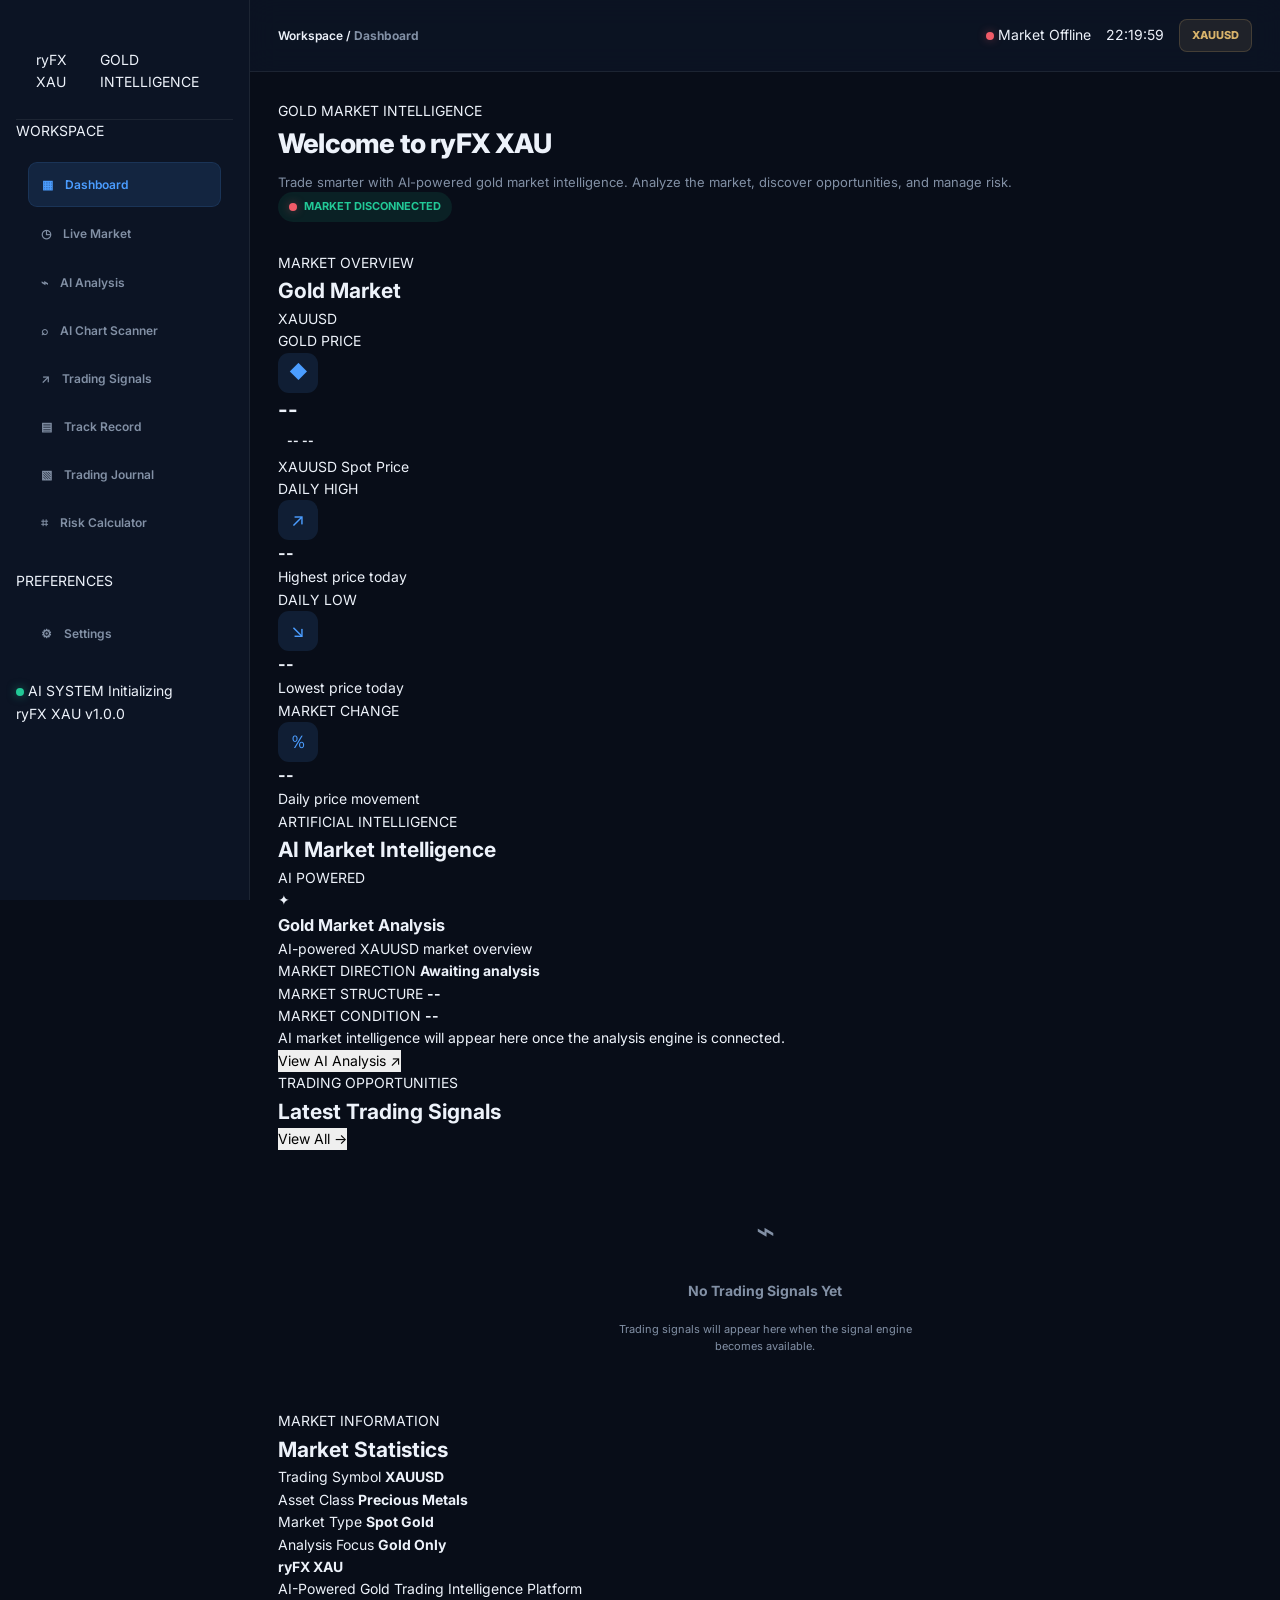
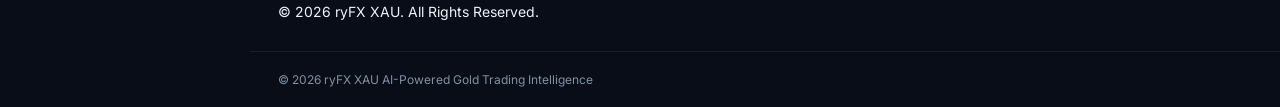
==== frontend/index.html @ 1ff8c4d1 "Include config.js in HTML script imports Added config.js to the JavaScript imports in index.html." ====
<!DOCTYPE html>
<html lang="en">

<head>
    <meta charset="UTF-8">
    <meta name="viewport" content="width=device-width, initial-scale=1.0">

    <meta name="description" content="ryFX XAU - AI Powered Gold Trading Intelligence Platform">
    <meta name="theme-color" content="#080D18">

    <title>ryFX XAU | Gold Market Intelligence</title>

    <!-- FAVICON -->
    <link rel="icon" href="assets/images/favicon.png">

    <!-- GOOGLE FONTS -->
    <link rel="preconnect" href="https://fonts.googleapis.com">
    <link rel="preconnect" href="https://fonts.gstatic.com" crossorigin>

    <link href="https://fonts.googleapis.com/css2?family=Inter:wght@400;500;600;700;800&display=swap" rel="stylesheet">

    <!-- CSS -->
    <link rel="stylesheet" href="css/style.css">
    <link rel="stylesheet" href="css/dashboard.css">
    <link rel="stylesheet" href="css/components.css">
    <link rel="stylesheet" href="css/chart.css">
    <link rel="stylesheet" href="css/responsive.css">

</head>

<body>

    <!-- WEBSITE APPLICATION -->
    <div id="app">

        <!-- WEBSITE CONTENT WILL BE RENDERED HERE -->

    </div>

<!-- JAVASCRIPT -->
<script src="js/config.js"></script>
<script src="js/app.js"></script>
<script src="js/navigation.js"></script>
<script src="js/market.js"></script>
<script src="js/chart.js"></script>
<script src="js/analysis.js"></script>
<script src="js/signals.js"></script>
<script src="js/notifications.js"></script>
    
</body>
</html>
---- frontend/css/style.css ----
/* =========================================
   ryFX XAU — MAIN STYLE
   AI POWERED GOLD TRADING INTELLIGENCE
========================================= */

/* RESET */

* {
    margin: 0;
    padding: 0;
    box-sizing: border-box;
}

html {
    scroll-behavior: smooth;
}

body {
    font-family: 'Inter', sans-serif;
    background: #080D18;
    color: #EDF2FA;
    font-size: 14px;
    line-height: 1.6;
    overflow-x: hidden;
}


/* COLOR SYSTEM */

:root {
    --bg: #080D18;
    --sidebar: #0C1424;
    --card: #111D30;
    --card-hover: #16243A;

    --blue: #4B9DFF;
    --gold: #D8B36B;

    --text: #EDF2FA;
    --muted: #8290A5;

    --green: #22C997;
    --red: #F05B68;

    --border: rgba(255, 255, 255, 0.07);
    --radius: 14px;

    --sidebar-width: 250px;
    --topbar-height: 72px;
}


/* GENERAL */

a {
    color: inherit;
    text-decoration: none;
}

button,
input,
select,
textarea {
    font: inherit;
}

button {
    cursor: pointer;
    border: none;
    outline: none;
}

img {
    max-width: 100%;
    display: block;
}


/* APPLICATION */

#app {
    min-height: 100vh;
    width: 100%;
}


/* APPLICATION SHELL */

.app-layout {
    display: flex;
    min-height: 100vh;
    width: 100%;
    background: var(--bg);
}

.main-layout {
    flex: 1;
    min-width: 0;
    min-height: 100vh;
    margin-left: var(--sidebar-width);
    display: flex;
    flex-direction: column;
}

.page-content {
    flex: 1;
    width: 100%;
    max-width: 100%;
    padding: 28px;
    min-width: 0;
}


/* SIDEBAR */

.sidebar {
    position: fixed;
    top: 0;
    left: 0;
    bottom: 0;
    width: var(--sidebar-width);
    height: 100vh;
    z-index: 1000;
    overflow-y: auto;
    overflow-x: hidden;
    background: var(--sidebar);
    border-right: 1px solid var(--border);
    display: flex;
    flex-direction: column;
    transition: transform 0.3s ease;
}


/* TOPBAR */

.topbar {
    position: sticky;
    top: 0;
    z-index: 900;
    min-height: var(--topbar-height);
    width: 100%;
    padding: 0 28px;
    display: flex;
    align-items: center;
    justify-content: space-between;
    gap: 18px;
    background: rgba(12, 20, 36, 0.92);
    border-bottom: 1px solid var(--border);
    backdrop-filter: blur(14px);
    -webkit-backdrop-filter: blur(14px);
}


/* MOBILE MENU BUTTON */

.mobile-menu-btn {
    display: none;
    align-items: center;
    justify-content: center;
    width: 40px;
    height: 40px;
    border-radius: 9px;
    background: var(--card);
    color: var(--text);
    border: 1px solid var(--border);
    font-size: 20px;
}


/* SIDEBAR OVERLAY */

.sidebar-overlay {
    display: none;
}


/* APPLICATION FOOTER */

.app-footer {
    padding: 18px 28px;
    border-top: 1px solid var(--border);
    color: var(--muted);
    font-size: 12px;
}


/* SCROLLBAR */

::-webkit-scrollbar {
    width: 6px;
    height: 6px;
}

::-webkit-scrollbar-track {
    background: var(--bg);
}

::-webkit-scrollbar-thumb {
    background: #263650;
    border-radius: 10px;
}

::-webkit-scrollbar-thumb:hover {
    background: var(--blue);
}


/* TEXT */

.text-gold {
    color: var(--gold);
}

.text-blue {
    color: var(--blue);
}

.text-green {
    color: var(--green);
}

.text-red {
    color: var(--red);
}

.text-muted {
    color: var(--muted);
}


/* PANELS */

.panel {
    background: var(--card);
    border: 1px solid var(--border);
    border-radius: var(--radius);
    padding: 20px;
}


/* BUTTONS */

.btn {
    display: inline-flex;
    align-items: center;
    justify-content: center;
    gap: 8px;
    padding: 10px 18px;
    border-radius: 9px;
    font-weight: 600;
    transition: 0.25s ease;
}

.btn-primary {
    background: var(--blue);
    color: #08111F;
}

.btn-primary:hover {
    filter: brightness(1.12);
    transform: translateY(-2px);
}

.btn-gold {
    background: var(--gold);
    color: #111827;
}

.btn-outline {
    background: transparent;
    border: 1px solid var(--border);
    color: var(--text);
}

.btn-outline:hover {
    border-color: var(--blue);
    color: var(--blue);
}


/* INPUTS */

input,
select,
textarea {
    width: 100%;
    background: #0C1729;
    color: var(--text);
    border: 1px solid var(--border);
    border-radius: 9px;
    padding: 11px 13px;
    outline: none;
    transition: 0.2s ease;
}

input:focus,
select:focus,
textarea:focus {
    border-color: var(--blue);
}


/* STATUS BADGES */

.badge {
    display: inline-flex;
    align-items: center;
    gap: 6px;
    padding: 5px 10px;
    border-radius: 20px;
    font-size: 11px;
    font-weight: 700;
}

.badge-success {
    background: rgba(34, 201, 151, 0.12);
    color: var(--green);
}

.badge-danger {
    background: rgba(240, 91, 104, 0.12);
    color: var(--red);
}

.badge-warning {
    background: rgba(216, 179, 107, 0.12);
    color: var(--gold);
}


/* SECTION TITLE */

.section-title {
    font-size: 18px;
    font-weight: 700;
    color: var(--text);
    margin-bottom: 16px;
}


/* UTILITIES */

.flex {
    display: flex;
}

.align-center {
    align-items: center;
}

.justify-between {
    justify-content: space-between;
}

.gap-10 {
    gap: 10px;
}

.gap-15 {
    gap: 15px;
}

.mt-10 {
    margin-top: 10px;
}

.mt-20 {
    margin-top: 20px;
}

.mb-20 {
    margin-bottom: 20px;
}


/* LOADING STATE */

.app-loading {
    min-height: 300px;
    display: flex;
    flex-direction: column;
    align-items: center;
    justify-content: center;
    gap: 14px;
    color: var(--muted);
}

.loading-spinner {
    width: 34px;
    height: 34px;
    border: 3px solid var(--border);
    border-top-color: var(--blue);
    border-radius: 50%;
    animation: ryfxSpin 0.8s linear infinite;
}

@keyframes ryfxSpin {
    to {
        transform: rotate(360deg);
    }
}


/* EMPTY STATE */

.empty-state {
    min-height: 260px;
    display: flex;
    flex-direction: column;
    align-items: center;
    justify-content: center;
    text-align: center;
    gap: 12px;
    padding: 30px;
    color: var(--muted);
}

.empty-state-icon {
    font-size: 34px;
    color: var(--blue);
}


/* RESPONSIVE APPLICATION SHELL */

@media (max-width: 900px) {

    .main-layout {
        margin-left: 0;
    }

    .sidebar {
        transform: translateX(-100%);
    }

    .sidebar.open {
        transform: translateX(0);
    }

    .sidebar-overlay {
        position: fixed;
        inset: 0;
        z-index: 950;
        background: rgba(0, 0, 0, 0.6);
        opacity: 0;
        visibility: hidden;
        display: block;
        transition: 0.3s ease;
    }

    .sidebar-overlay.active {
        opacity: 1;
        visibility: visible;
    }

    .mobile-menu-btn {
        display: inline-flex;
    }

    .topbar {
        padding: 0 18px;
    }

    .page-content {
        padding: 22px 18px;
    }

    .app-footer {
        padding: 16px 18px;
    }

}


@media (max-width: 480px) {

    .topbar {
        min-height: 62px;
        gap: 10px;
    }

    .page-content {
        padding: 18px 13px;
    }

}
---- frontend/css/dashboard.css ----
/* =========================================
   ryFX XAU — DASHBOARD LAYOUT
========================================= */

/* MAIN LAYOUT */

.dashboard-layout {
    display: flex;
    min-height: 100vh;
    width: 100%;
    background: var(--bg);
}

/* SIDEBAR */

.sidebar {
    width: 250px;
    min-width: 250px;
    height: 100vh;
    position: fixed;
    top: 0;
    left: 0;
    display: flex;
    flex-direction: column;
    background: var(--sidebar);
    border-right: 1px solid var(--border);
    padding: 24px 16px;
    z-index: 100;
    overflow-y: auto;
}

.sidebar-brand {
    display: flex;
    align-items: center;
    gap: 11px;
    padding: 0 10px 28px;
    border-bottom: 1px solid var(--border);
}

.brand-icon {
    width: 39px;
    height: 39px;
    display: flex;
    align-items: center;
    justify-content: center;
    background: linear-gradient(135deg, #D8B36B, #96713A);
    color: #101827;
    font-size: 18px;
    font-weight: 800;
    border-radius: 11px;
}

.brand-name {
    font-size: 17px;
    font-weight: 800;
    letter-spacing: -0.5px;
}

.brand-name span {
    color: var(--gold);
}

.brand-caption {
    color: var(--muted);
    font-size: 9px;
    letter-spacing: 1.3px;
    margin-top: 2px;
}

/* SIDEBAR MENU */

.sidebar-menu {
    margin-top: 28px;
}

.menu-label {
    color: #58677D;
    font-size: 10px;
    font-weight: 700;
    letter-spacing: 1.4px;
    padding: 0 12px;
    margin: 24px 0 10px;
}

.menu-item {
    display: flex;
    align-items: center;
    gap: 13px;
    padding: 11px 13px;
    margin-bottom: 5px;
    border-radius: 9px;
    color: var(--muted);
    font-size: 13px;
    font-weight: 500;
    transition: 0.25s ease;
}

.menu-item:hover {
    background: rgba(75, 157, 255, 0.08);
    color: var(--text);
}

.menu-item.active {
    background: rgba(75, 157, 255, 0.13);
    color: var(--blue);
    border: 1px solid rgba(75, 157, 255, 0.12);
}

.menu-icon {
    width: 19px;
    text-align: center;
    font-size: 16px;
}

/* SIDEBAR FOOTER */

.sidebar-footer {
    margin-top: auto;
    padding: 18px 10px 0;
    border-top: 1px solid var(--border);
}

.sidebar-footer p {
    color: var(--muted);
    font-size: 10px;
    line-height: 1.7;
}

/* MAIN CONTENT */

.main-content {
    width: calc(100% - 250px);
    min-height: 100vh;
    margin-left: 250px;
    padding: 25px 30px;
}

/* TOP HEADER */

.top-header {
    display: flex;
    align-items: center;
    justify-content: space-between;
    gap: 15px;
    margin-bottom: 30px;
}

.breadcrumb {
    color: var(--muted);
    font-size: 12px;
}

.breadcrumb span {
    color: var(--text);
    font-weight: 600;
}

.header-actions {
    display: flex;
    align-items: center;
    gap: 15px;
}

.header-status {
    display: flex;
    align-items: center;
    gap: 7px;
    color: var(--green);
    font-size: 11px;
    font-weight: 600;
}

.status-dot {
    width: 7px;
    height: 7px;
    background: var(--green);
    border-radius: 50%;
    box-shadow: 0 0 10px rgba(34, 201, 151, 0.6);
}

/* WELCOME SECTION */

.welcome-section {
    margin-bottom: 30px;
}

.welcome-section h1 {
    font-size: 27px;
    font-weight: 800;
    letter-spacing: -0.8px;
}

.welcome-section p {
    color: var(--muted);
    font-size: 13px;
    margin-top: 6px;
}

/* STATISTICS GRID */

.stats-grid {
    display: grid;
    grid-template-columns: repeat(4, minmax(0, 1fr));
    gap: 16px;
    margin-bottom: 22px;
}

.stat-card {
    background: var(--card);
    border: 1px solid var(--border);
    border-radius: var(--radius);
    padding: 19px;
    min-width: 0;
    transition: 0.25s ease;
}

.stat-card:hover {
    background: var(--card-hover);
    transform: translateY(-3px);
}

.stat-label {
    color: var(--muted);
    font-size: 11px;
    font-weight: 600;
}

.stat-value {
    font-size: 23px;
    font-weight: 800;
    margin-top: 10px;
    letter-spacing: -0.5px;
}

.stat-change {
    font-size: 11px;
    margin-top: 8px;
}

/* DASHBOARD GRID */

.dashboard-grid {
    display: grid;
    grid-template-columns: minmax(0, 1.7fr) minmax(260px, 1fr);
    gap: 18px;
    margin-bottom: 20px;
}

.dashboard-column {
    display: flex;
    flex-direction: column;
    gap: 18px;
}

/* PANEL HEADER */

.panel-header {
    display: flex;
    align-items: center;
    justify-content: space-between;
    gap: 12px;
    margin-bottom: 18px;
}

.panel-header h2 {
    font-size: 14px;
    font-weight: 700;
}

.panel-subtitle {
    color: var(--muted);
    font-size: 11px;
    margin-top: 3px;
}

/* MOBILE MENU BUTTON */

.mobile-menu-btn {
    display: none;
    width: 38px;
    height: 38px;
    align-items: center;
    justify-content: center;
    background: var(--card);
    border: 1px solid var(--border);
    color: var(--text);
    border-radius: 9px;
    font-size: 18px;
}

/* OVERLAY */

.sidebar-overlay {
    display: none;
}

/* RESPONSIVE */

@media (max-width: 1200px) {
    .stats-grid {
        grid-template-columns: repeat(2, minmax(0, 1fr));
    }
}

@media (max-width: 900px) {
    .sidebar {
        transform: translateX(-100%);
        transition: transform 0.3s ease;
    }

    .sidebar.open {
        transform: translateX(0);
    }

    .main-content {
        width: 100%;
        margin-left: 0;
        padding: 22px;
    }

    .mobile-menu-btn {
        display: flex;
    }

    .sidebar-overlay.active {
        display: block;
        position: fixed;
        inset: 0;
        background: rgba(0, 0, 0, 0.6);
        z-index: 90;
    }

    .dashboard-grid {
        grid-template-columns: 1fr;
    }
}

@media (max-width: 600px) {
    .main-content {
        padding: 17px 14px;
    }

    .stats-grid {
        grid-template-columns: repeat(2, minmax(0, 1fr));
        gap: 10px;
    }

    .stat-card {
        padding: 14px;
    }

    .stat-value {
        font-size: 19px;
    }

    .welcome-section h1 {
        font-size: 22px;
    }

    .top-header {
        margin-bottom: 23px;
    }

    .header-status {
        font-size: 10px;
    }
}
---- frontend/css/components.css ----
/* =========================================
   ryFX XAU — PREMIUM UI COMPONENTS
========================================= */


/* CARDS */

.card {
    background: var(--card);
    border: 1px solid var(--border);
    border-radius: var(--radius);
    padding: 20px;
    transition: 0.25s ease;
}

.card:hover {
    border-color: rgba(75, 157, 255, 0.2);
    transform: translateY(-2px);
}

.card-icon {
    width: 40px;
    height: 40px;
    display: flex;
    align-items: center;
    justify-content: center;
    border-radius: 11px;
    background: rgba(75, 157, 255, 0.12);
    color: var(--blue);
    font-size: 18px;
}


/* SIDEBAR BRAND */

.sidebar-brand {
    display: flex;
    align-items: center;
    gap: 12px;
    padding: 25px 20px;
    border-bottom: 1px solid var(--border);
}

.sidebar-brand h2 {
    font-size: 19px;
    font-weight: 800;
    letter-spacing: 0.5px;
    color: var(--text);
}

.sidebar-brand h2 span {
    color: var(--gold);
}

.sidebar-brand p {
    color: var(--muted);
    font-size: 10px;
    letter-spacing: 1.2px;
}


/* SIDEBAR NAVIGATION */

.sidebar-nav {
    flex: 1;
    padding: 20px 12px;
}

.nav-section {
    margin: 20px 10px 9px;
    color: var(--muted);
    font-size: 9px;
    font-weight: 800;
    letter-spacing: 1.5px;
    text-transform: uppercase;
}

.nav-item,
.menu-item {
    width: 100%;
    display: flex;
    align-items: center;
    gap: 12px;
    padding: 12px 13px;
    margin-bottom: 5px;
    border-radius: 9px;
    background: transparent;
    color: var(--muted);
    font-size: 12px;
    font-weight: 600;
    text-align: left;
    transition: 0.25s ease;
}

.nav-item:hover,
.menu-item:hover {
    background: rgba(75, 157, 255, 0.08);
    color: var(--text);
}

.nav-item.active,
.menu-item.active {
    background: rgba(75, 157, 255, 0.13);
    color: var(--blue);
    border: 1px solid rgba(75, 157, 255, 0.12);
}

.nav-item i,
.menu-item i {
    width: 19px;
    text-align: center;
    font-size: 15px;
}


/* SIDEBAR FOOTER */

.sidebar-footer {
    padding: 16px;
    border-top: 1px solid var(--border);
    color: var(--muted);
    font-size: 10px;
}


/* TOPBAR COMPONENTS */

.topbar-left,
.topbar-right {
    display: flex;
    align-items: center;
    gap: 15px;
}

.topbar-title {
    font-size: 14px;
    font-weight: 700;
    color: var(--text);
}

.topbar-breadcrumb {
    color: var(--muted);
    font-size: 11px;
}

.topbar-symbol {
    padding: 7px 12px;
    background: rgba(216, 179, 107, 0.1);
    border: 1px solid rgba(216, 179, 107, 0.2);
    border-radius: 8px;
    color: var(--gold);
    font-size: 11px;
    font-weight: 800;
}


/* MARKET STATUS */

.market-status {
    display: inline-flex;
    align-items: center;
    gap: 7px;
    padding: 6px 11px;
    border-radius: 20px;
    background: rgba(34, 201, 151, 0.1);
    color: var(--green);
    font-size: 11px;
    font-weight: 700;
}

.market-status.closed {
    background: rgba(240, 91, 104, 0.1);
    color: var(--red);
}

.status-indicator {
    width: 8px;
    height: 8px;
    display: inline-block;
    border-radius: 50%;
    background: var(--green);
    box-shadow: 0 0 10px rgba(34, 201, 151, 0.5);
}

.status-indicator.offline {
    background: var(--red);
    box-shadow: 0 0 10px rgba(240, 91, 104, 0.4);
}


/* TRADING SIGNAL */

.signal-card {
    background: var(--card);
    border: 1px solid var(--border);
    border-radius: var(--radius);
    padding: 20px;
    transition: 0.25s ease;
}

.signal-card:hover {
    border-color: rgba(75, 157, 255, 0.2);
}

.signal-direction {
    display: inline-flex;
    align-items: center;
    justify-content: center;
    min-width: 85px;
    padding: 8px 14px;
    border-radius: 8px;
    font-size: 12px;
    font-weight: 800;
    letter-spacing: 0.5px;
}

.signal-buy {
    background: rgba(34, 201, 151, 0.13);
    color: var(--green);
    border: 1px solid rgba(34, 201, 151, 0.2);
}

.signal-sell {
    background: rgba(240, 91, 104, 0.13);
    color: var(--red);
    border: 1px solid rgba(240, 91, 104, 0.2);
}

.signal-wait {
    background: rgba(216, 179, 107, 0.13);
    color: var(--gold);
    border: 1px solid rgba(216, 179, 107, 0.2);
}


/* SIGNAL DETAILS */

.signal-details {
    display: grid;
    grid-template-columns: repeat(2, minmax(0, 1fr));
    gap: 12px;
    margin-top: 18px;
}

.signal-detail {
    background: rgba(255, 255, 255, 0.025);
    border: 1px solid var(--border);
    border-radius: 9px;
    padding: 12px;
    min-width: 0;
}

.signal-detail span {
    display: block;
    color: var(--muted);
    font-size: 10px;
    margin-bottom: 5px;
}

.signal-detail strong {
    font-size: 13px;
    font-weight: 700;
    overflow-wrap: anywhere;
}


/* TABLE */

.table-wrapper {
    width: 100%;
    overflow-x: auto;
    border-radius: 10px;
}

.data-table {
    width: 100%;
    border-collapse: collapse;
    white-space: nowrap;
}

.data-table th {
    color: var(--muted);
    font-size: 10px;
    font-weight: 700;
    text-align: left;
    padding: 13px 12px;
    border-bottom: 1px solid var(--border);
}

.data-table td {
    color: var(--text);
    font-size: 12px;
    padding: 14px 12px;
    border-bottom: 1px solid var(--border);
}

.data-table tbody tr {
    transition: background 0.2s ease;
}

.data-table tbody tr:hover {
    background: rgba(255, 255, 255, 0.02);
}

.data-table tbody tr:last-child td {
    border-bottom: none;
}


/* PROGRESS BAR */

.progress {
    width: 100%;
    height: 7px;
    overflow: hidden;
    background: #26354A;
    border-radius: 20px;
}

.progress-bar {
    height: 100%;
    width: 0;
    background: var(--blue);
    border-radius: inherit;
    transition: width 0.4s ease;
}

.progress-bar.gold {
    background: var(--gold);
}

.progress-bar.green {
    background: var(--green);
}


/* TABS */

.tabs {
    display: flex;
    align-items: center;
    gap: 7px;
    overflow-x: auto;
    border-bottom: 1px solid var(--border);
    scrollbar-width: none;
}

.tabs::-webkit-scrollbar {
    display: none;
}

.tab {
    flex-shrink: 0;
    padding: 11px 15px;
    background: transparent;
    color: var(--muted);
    font-size: 12px;
    font-weight: 600;
    border-bottom: 2px solid transparent;
}

.tab:hover {
    color: var(--text);
}

.tab.active {
    color: var(--blue);
    border-bottom-color: var(--blue);
}


/* NOTIFICATION */

.notification {
    display: flex;
    align-items: flex-start;
    gap: 12px;
    padding: 14px;
    background: var(--card);
    border: 1px solid var(--border);
    border-radius: 11px;
}

.notification-icon {
    width: 34px;
    height: 34px;
    flex-shrink: 0;
    display: flex;
    align-items: center;
    justify-content: center;
    border-radius: 9px;
    background: rgba(75, 157, 255, 0.12);
    color: var(--blue);
}

.notification-content h4 {
    font-size: 12px;
    margin-bottom: 4px;
}

.notification-content p {
    color: var(--muted);
    font-size: 11px;
}


/* EMPTY STATE */

.empty-state {
    display: flex;
    flex-direction: column;
    align-items: center;
    justify-content: center;
    text-align: center;
    padding: 45px 20px;
}

.empty-state-icon {
    font-size: 32px;
    color: var(--muted);
    margin-bottom: 12px;
}

.empty-state h3 {
    font-size: 14px;
    margin-bottom: 6px;
}

.empty-state p {
    color: var(--muted);
    font-size: 11px;
    max-width: 300px;
}


/* DIVIDER */

.divider {
    width: 100%;
    height: 1px;
    background: var(--border);
    margin: 18px 0;
}


/* AVATAR */

.avatar {
    width: 36px;
    height: 36px;
    display: flex;
    align-items: center;
    justify-content: center;
    border-radius: 50%;
    background: rgba(75, 157, 255, 0.15);
    color: var(--blue);
    font-size: 12px;
    font-weight: 700;
}


/* TOOLTIP */

.tooltip {
    position: relative;
    cursor: help;
}

.tooltip:hover::after {
    content: attr(data-tooltip);
    position: absolute;
    left: 50%;
    bottom: calc(100% + 8px);
    transform: translateX(-50%);
    background: #26354A;
    color: var(--text);
    padding: 7px 10px;
    border-radius: 6px;
    font-size: 10px;
    white-space: nowrap;
    z-index: 20;
}


/* RESPONSIVE */

@media (max-width: 900px) {

    .topbar-left,
    .topbar-right {
        gap: 9px;
    }

}

@media (max-width: 600px) {

    .card,
    .signal-card {
        padding: 15px;
    }

    .signal-details {
        gap: 8px;
    }

    .signal-detail {
        padding: 10px;
    }

    .data-table th,
    .data-table td {
        padding: 11px 9px;
    }

    .topbar-symbol {
        padding: 6px 9px;
        font-size: 10px;
    }

    .topbar-breadcrumb {
        font-size: 10px;
    }

}

@media (max-width: 380px) {

    .signal-details {
        grid-template-columns: 1fr;
    }

}
---- frontend/css/chart.css ----
/* =========================================
   ryFX XAU — CHART & LIVE MARKET
========================================= */

/* MARKET CONTAINER */

.market-container {
    background: var(--card);
    border: 1px solid var(--border);
    border-radius: var(--radius);
    overflow: hidden;
}

/* MARKET HEADER */

.market-header {
    display: flex;
    align-items: center;
    justify-content: space-between;
    gap: 15px;
    padding: 20px;
    border-bottom: 1px solid var(--border);
}

.market-symbol {
    display: flex;
    align-items: center;
    gap: 12px;
}

.market-symbol-icon {
    width: 42px;
    height: 42px;
    display: flex;
    align-items: center;
    justify-content: center;
    background: rgba(216, 179, 107, 0.12);
    color: var(--gold);
    border-radius: 11px;
    font-size: 19px;
    font-weight: 800;
}

.market-symbol h2 {
    font-size: 15px;
    font-weight: 800;
}

.market-symbol p {
    color: var(--muted);
    font-size: 10px;
    margin-top: 3px;
}

/* PRICE DISPLAY */

.market-price {
    display: flex;
    align-items: flex-end;
    gap: 12px;
    flex-wrap: wrap;
    padding: 20px;
}

.current-price {
    font-size: 30px;
    font-weight: 800;
    letter-spacing: -1px;
    line-height: 1.2;
}

.price-change {
    font-size: 12px;
    font-weight: 700;
    padding: 5px 9px;
    border-radius: 6px;
}

.price-up {
    color: var(--green);
    background: rgba(34, 201, 151, 0.1);
}

.price-down {
    color: var(--red);
    background: rgba(240, 91, 104, 0.1);
}

/* MARKET DETAILS */

.market-details {
    display: grid;
    grid-template-columns: repeat(4, minmax(0, 1fr));
    gap: 12px;
    padding: 0 20px 20px;
}

.market-detail-item {
    padding: 12px;
    background: rgba(255, 255, 255, 0.025);
    border: 1px solid var(--border);
    border-radius: 9px;
}

.market-detail-item span {
    display: block;
    color: var(--muted);
    font-size: 10px;
    margin-bottom: 5px;
}

.market-detail-item strong {
    font-size: 12px;
    font-weight: 700;
}

/* CHART TOOLBAR */

.chart-toolbar {
    display: flex;
    align-items: center;
    justify-content: space-between;
    gap: 12px;
    padding: 13px 18px;
    border-top: 1px solid var(--border);
    border-bottom: 1px solid var(--border);
}

.timeframe-group {
    display: flex;
    align-items: center;
    gap: 5px;
    overflow-x: auto;
}

.timeframe-btn {
    flex-shrink: 0;
    padding: 7px 11px;
    border-radius: 6px;
    background: transparent;
    color: var(--muted);
    font-size: 11px;
    font-weight: 700;
    transition: 0.2s ease;
}

.timeframe-btn:hover {
    color: var(--text);
    background: rgba(75, 157, 255, 0.08);
}

.timeframe-btn.active {
    color: var(--blue);
    background: rgba(75, 157, 255, 0.13);
}

/* CHART ACTIONS */

.chart-actions {
    display: flex;
    align-items: center;
    gap: 8px;
}

.chart-action-btn {
    display: flex;
    align-items: center;
    justify-content: center;
    width: 34px;
    height: 34px;
    background: #17253A;
    border: 1px solid var(--border);
    border-radius: 7px;
    color: var(--muted);
    font-size: 14px;
}

.chart-action-btn:hover {
    color: var(--blue);
    border-color: var(--blue);
}

/* CHART AREA */

.chart-area {
    position: relative;
    width: 100%;
    min-height: 380px;
    background: #0B1422;
    overflow: hidden;
}

.chart-canvas {
    display: block;
    width: 100%;
    height: 380px;
}

/* CHART PLACEHOLDER */

.chart-placeholder {
    position: absolute;
    inset: 0;
    display: flex;
    align-items: center;
    justify-content: center;
    flex-direction: column;
    gap: 10px;
    color: var(--muted);
    font-size: 12px;
    pointer-events: none;
}

.chart-placeholder-icon {
    font-size: 30px;
    color: var(--gold);
}

/* CHART FOOTER */

.chart-footer {
    display: flex;
    align-items: center;
    justify-content: space-between;
    gap: 12px;
    padding: 13px 18px;
    border-top: 1px solid var(--border);
}

.chart-footer span {
    color: var(--muted);
    font-size: 10px;
}

/* SUPPLY AND DEMAND */

.zone-panel {
    display: flex;
    flex-direction: column;
    gap: 12px;
}

.zone-item {
    padding: 14px;
    border-radius: 9px;
    background: rgba(255, 255, 255, 0.025);
    border: 1px solid var(--border);
}

.zone-item.demand {
    border-left: 3px solid var(--green);
}

.zone-item.supply {
    border-left: 3px solid var(--red);
}

.zone-item h4 {
    font-size: 12px;
    margin-bottom: 5px;
}

.zone-item p {
    color: var(--muted);
    font-size: 11px;
}

/* CHART LEGEND */

.chart-legend {
    display: flex;
    align-items: center;
    flex-wrap: wrap;
    gap: 15px;
    padding: 13px 18px;
}

.legend-item {
    display: flex;
    align-items: center;
    gap: 7px;
    color: var(--muted);
    font-size: 10px;
}

.legend-dot {
    width: 7px;
    height: 7px;
    border-radius: 50%;
    background: var(--blue);
}

.legend-dot.gold {
    background: var(--gold);
}

.legend-dot.green {
    background: var(--green);
}

.legend-dot.red {
    background: var(--red);
}

/* FULLSCREEN */

.market-container:fullscreen {
    width: 100%;
    height: 100%;
    background: var(--bg);
    border-radius: 0;
    overflow-y: auto;
}

.market-container:fullscreen .chart-area {
    min-height: 65vh;
}

.market-container:fullscreen .chart-canvas {
    height: 65vh;
}

/* RESPONSIVE */

@media (max-width: 768px) {
    .market-header {
        padding: 15px;
    }

    .current-price {
        font-size: 25px;
    }

    .market-details {
        grid-template-columns: repeat(2, minmax(0, 1fr));
        padding: 0 15px 15px;
    }

    .chart-toolbar {
        align-items: flex-start;
        flex-direction: column;
    }

    .chart-actions {
        align-self: flex-end;
    }

    .chart-area {
        min-height: 300px;
    }

    .chart-canvas {
        height: 300px;
    }
}

@media (max-width: 480px) {
    .market-price {
        padding: 16px;
    }

    .current-price {
        font-size: 23px;
    }

    .market-symbol h2 {
        font-size: 13px;
    }

    .market-detail-item {
        padding: 10px;
    }

    .chart-area {
        min-height: 260px;
    }

    .chart-canvas {
        height: 260px;
    }
}
---- frontend/css/responsive.css ----
/* =========================================
   ryFX XAU — RESPONSIVE DESIGN
   MOBILE / TABLET / DESKTOP
========================================= */


/* LARGE SCREENS */

@media (min-width: 1600px) {

    .page-content {
        padding: 35px 45px;
    }

    .main-content {
        padding: 35px 45px;
    }

    .welcome-section h1 {
        font-size: 32px;
    }

    .stats-grid {
        gap: 20px;
    }

    .stat-card {
        padding: 24px;
    }

}


/* TABLETS */

@media (max-width: 1024px) {

    .page-content {
        padding: 22px;
    }

    .main-content {
        padding: 22px;
    }

    .stats-grid {
        grid-template-columns: repeat(2, minmax(0, 1fr));
    }

    .dashboard-grid {
        grid-template-columns: 1fr;
    }

    .sidebar {
        width: 250px;
    }

}


/* MOBILE DEVICES */

@media (max-width: 768px) {

    /* APPLICATION */

    .main-layout {
        margin-left: 0;
        width: 100%;
    }

    .page-content {
        padding: 18px 14px;
    }

    .main-content {
        padding: 18px 14px;
    }


    /* SIDEBAR */

    .sidebar {
        width: 270px;
        max-width: 85vw;
        transform: translateX(-100%);
    }

    .sidebar.open {
        transform: translateX(0);
    }


    /* TOPBAR */

    .topbar {
        min-height: 64px;
        padding: 0 14px;
        flex-wrap: wrap;
    }

    .top-header {
        flex-wrap: wrap;
    }

    .topbar-left,
    .topbar-right {
        gap: 10px;
    }

    .header-actions {
        gap: 10px;
    }

    .mobile-menu-btn {
        display: inline-flex;
    }


    /* DASHBOARD */

    .welcome-section h1 {
        font-size: 23px;
    }

    .stats-grid {
        grid-template-columns: repeat(2, minmax(0, 1fr));
        gap: 10px;
    }

    .dashboard-grid {
        grid-template-columns: 1fr;
    }

    .panel {
        padding: 15px;
    }

    .market-details {
        grid-template-columns: repeat(2, minmax(0, 1fr));
    }


    /* TABLE */

    .table-wrapper {
        overflow-x: auto;
        -webkit-overflow-scrolling: touch;
    }

}


/* SMALL MOBILE */

@media (max-width: 480px) {

    body {
        font-size: 13px;
    }

    .page-content {
        padding: 15px 12px;
    }

    .main-content {
        padding: 15px 12px;
    }

    .welcome-section h1 {
        font-size: 21px;
    }

    .welcome-section p {
        font-size: 11px;
    }


    /* TOPBAR */

    .topbar {
        min-height: 60px;
        padding: 0 12px;
    }

    .topbar-title {
        font-size: 12px;
    }

    .topbar-breadcrumb {
        font-size: 10px;
    }


    /* STATISTICS */

    .stats-grid {
        gap: 9px;
    }

    .stat-card {
        padding: 12px;
    }

    .stat-label {
        font-size: 10px;
    }

    .stat-value {
        font-size: 18px;
    }

    .stat-change {
        font-size: 10px;
    }


    /* PANELS */

    .panel {
        padding: 13px;
    }

    .panel-header h2 {
        font-size: 13px;
    }


    /* MARKET DETAILS */

    .market-details {
        gap: 8px;
    }

    .market-detail-item {
        padding: 9px;
    }

    .market-detail-item strong {
        font-size: 11px;
    }


    /* SIGNAL */

    .signal-details {
        grid-template-columns: repeat(2, minmax(0, 1fr));
    }


    /* BUTTONS */

    .btn {
        padding: 9px 13px;
        font-size: 11px;
    }


    /* CHART */

    .chart-container,
    #xauusdChart,
    #xauChart {
        max-width: 100%;
        overflow: hidden;
    }

}


/* EXTRA SMALL DEVICES */

@media (max-width: 360px) {

    .page-content {
        padding: 12px 9px;
    }

    .main-content {
        padding: 12px 9px;
    }

    .stats-grid {
        grid-template-columns: 1fr 1fr;
        gap: 7px;
    }

    .stat-value {
        font-size: 16px;
    }

    .welcome-section h1 {
        font-size: 19px;
    }

    .sidebar {
        width: 250px;
        max-width: 85vw;
    }

    .signal-details {
        grid-template-columns: 1fr;
    }

}


/* LANDSCAPE MOBILE */

@media (max-height: 500px) and (max-width: 900px) {

    .sidebar {
        overflow-y: auto;
    }

    .sidebar-brand {
        padding: 15px 20px;
    }

    .sidebar-nav {
        padding-top: 10px;
        padding-bottom: 10px;
    }

}
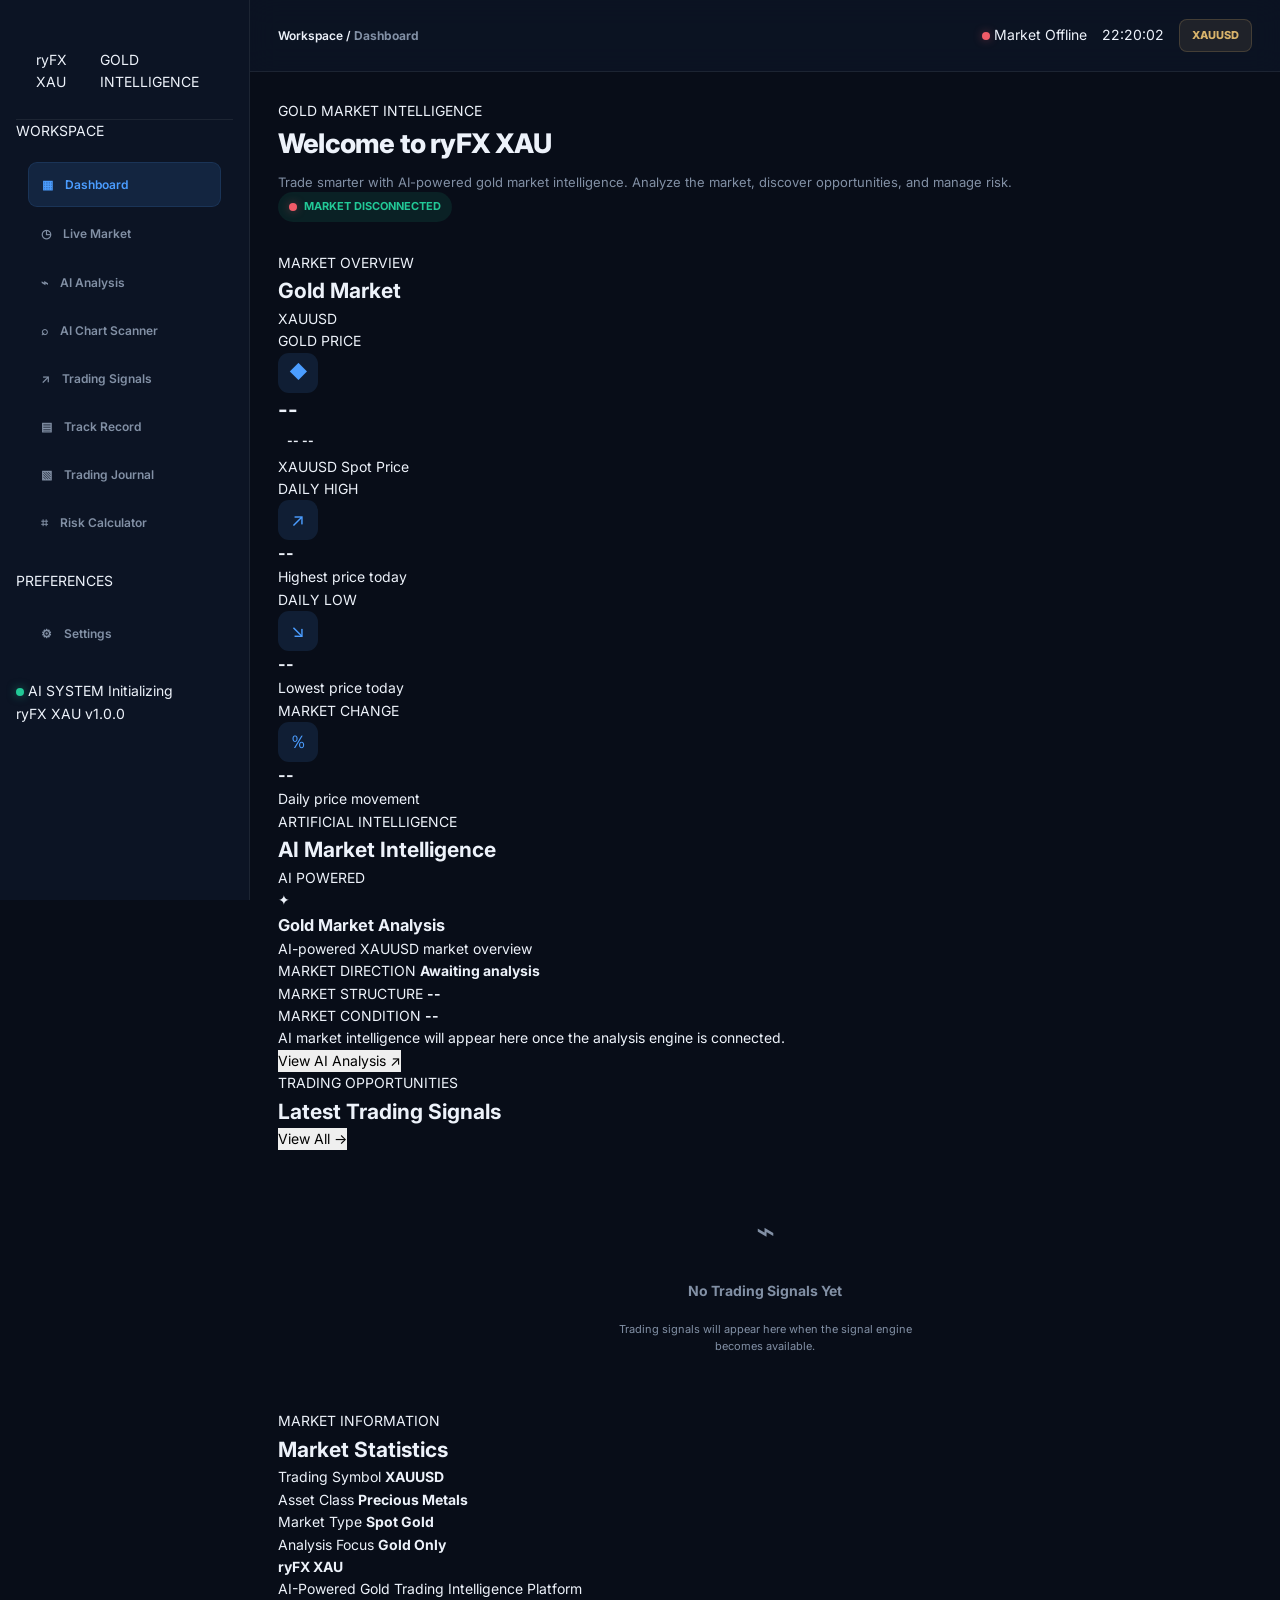
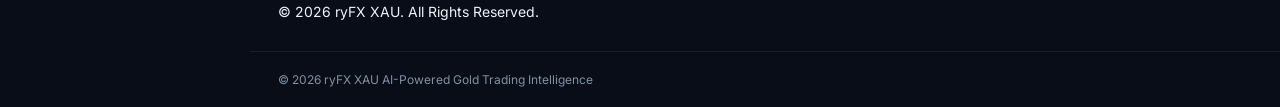
==== commit 6fc0d8c2: "Update index.html" ====
--- a/frontend/index.html
+++ b/frontend/index.html
@@ -1,6 +1,7 @@
 <!DOCTYPE html>
 <html lang="en">
-
+<link rel="stylesheet" href="css/pages.css">
+    
 <head>
     <meta charset="UTF-8">
     <meta name="viewport" content="width=device-width, initial-scale=1.0">
@@ -27,7 +28,7 @@
     <link rel="stylesheet" href="css/responsive.css">
 
 </head>
-
+    
 <body>
 
     <!-- WEBSITE APPLICATION -->
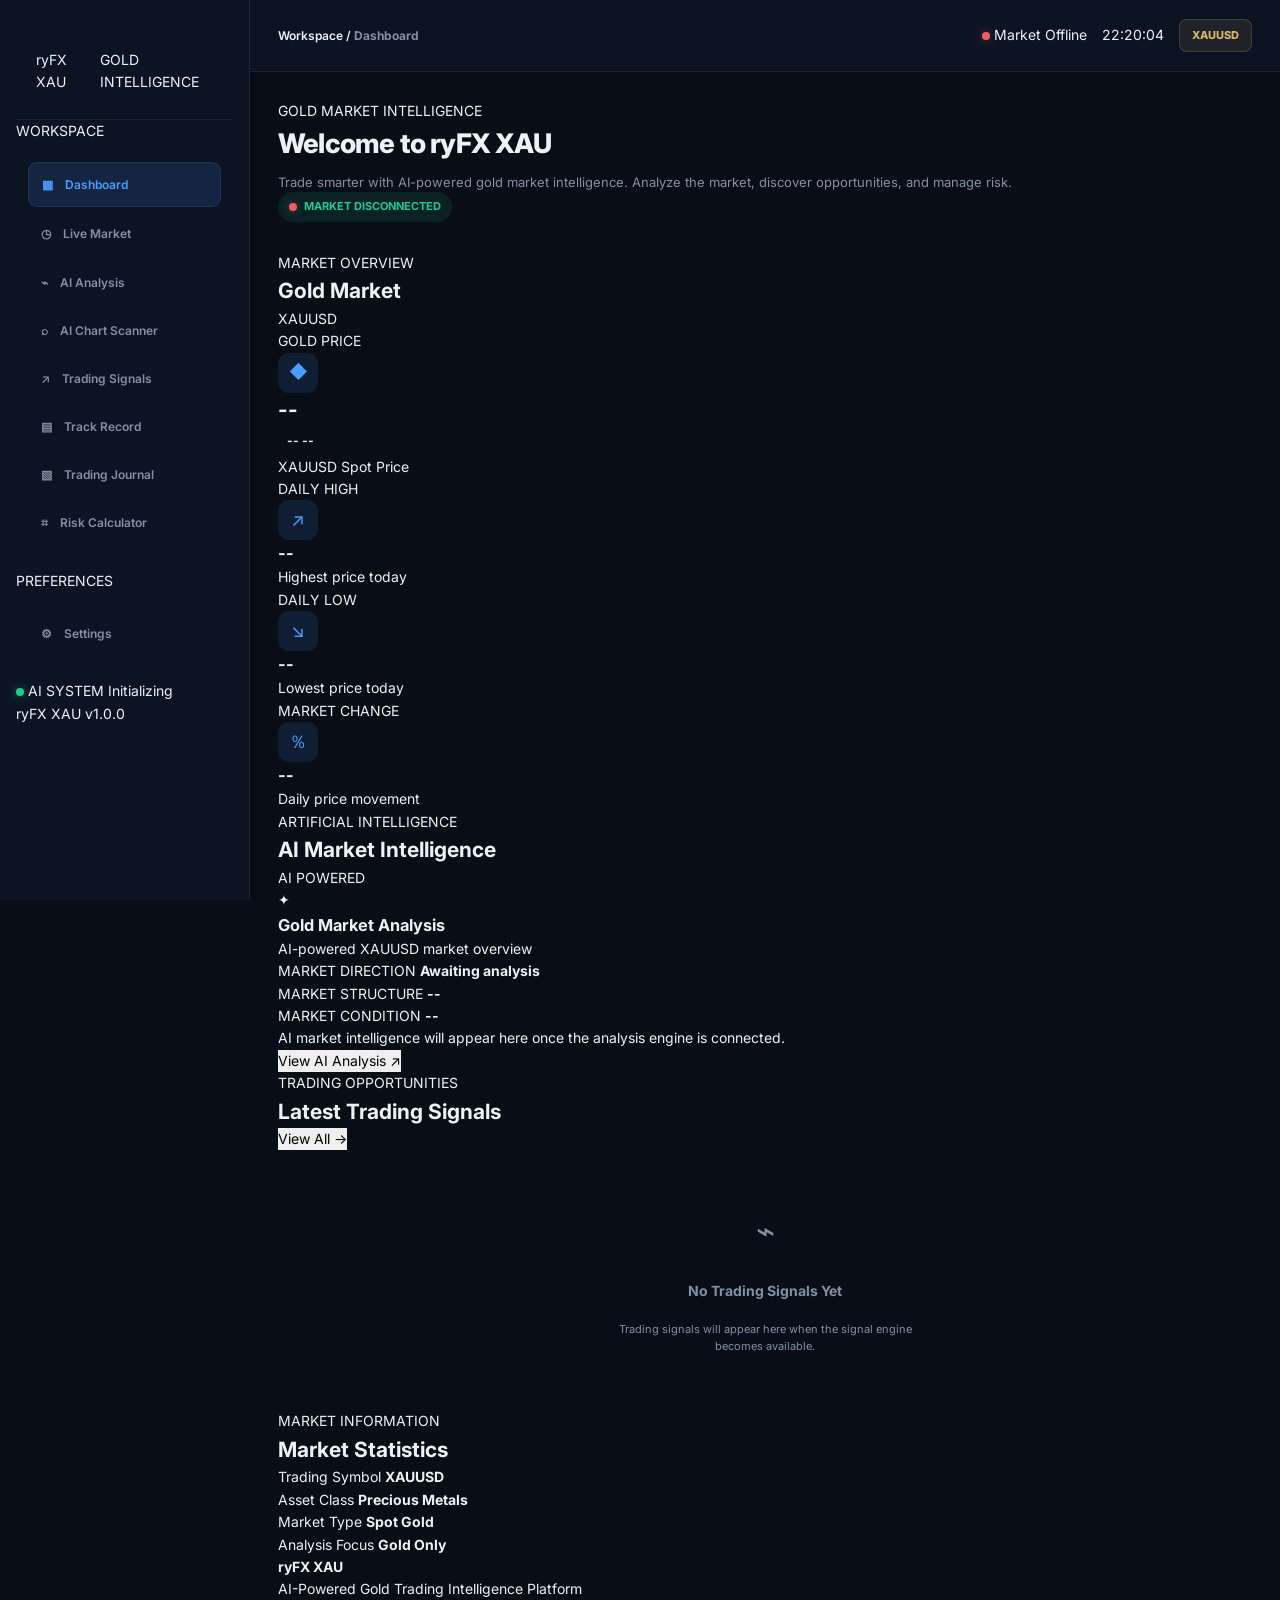
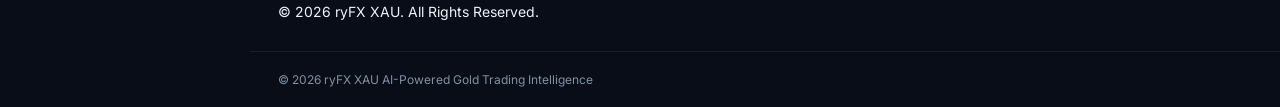
==== commit 18108a38: "Reorganize stylesheet and script links in index.html" ====
--- a/frontend/index.html
+++ b/frontend/index.html
@@ -1,7 +1,6 @@
 <!DOCTYPE html>
 <html lang="en">
-<link rel="stylesheet" href="css/pages.css">
-    
+
 <head>
     <meta charset="UTF-8">
     <meta name="viewport" content="width=device-width, initial-scale=1.0">
@@ -25,10 +24,11 @@
     <link rel="stylesheet" href="css/dashboard.css">
     <link rel="stylesheet" href="css/components.css">
     <link rel="stylesheet" href="css/chart.css">
+    <link rel="stylesheet" href="css/pages.css">
     <link rel="stylesheet" href="css/responsive.css">
 
 </head>
-    
+
 <body>
 
     <!-- WEBSITE APPLICATION -->
@@ -38,15 +38,15 @@
 
     </div>
 
-<!-- JAVASCRIPT -->
-<script src="js/config.js"></script>
-<script src="js/app.js"></script>
-<script src="js/navigation.js"></script>
-<script src="js/market.js"></script>
-<script src="js/chart.js"></script>
-<script src="js/analysis.js"></script>
-<script src="js/signals.js"></script>
-<script src="js/notifications.js"></script>
-    
+    <!-- JAVASCRIPT -->
+    <script src="js/config.js"></script>
+    <script src="js/app.js"></script>
+    <script src="js/navigation.js"></script>
+    <script src="js/market.js"></script>
+    <script src="js/chart.js"></script>
+    <script src="js/analysis.js"></script>
+    <script src="js/signals.js"></script>
+    <script src="js/notifications.js"></script>
+
 </body>
 </html>
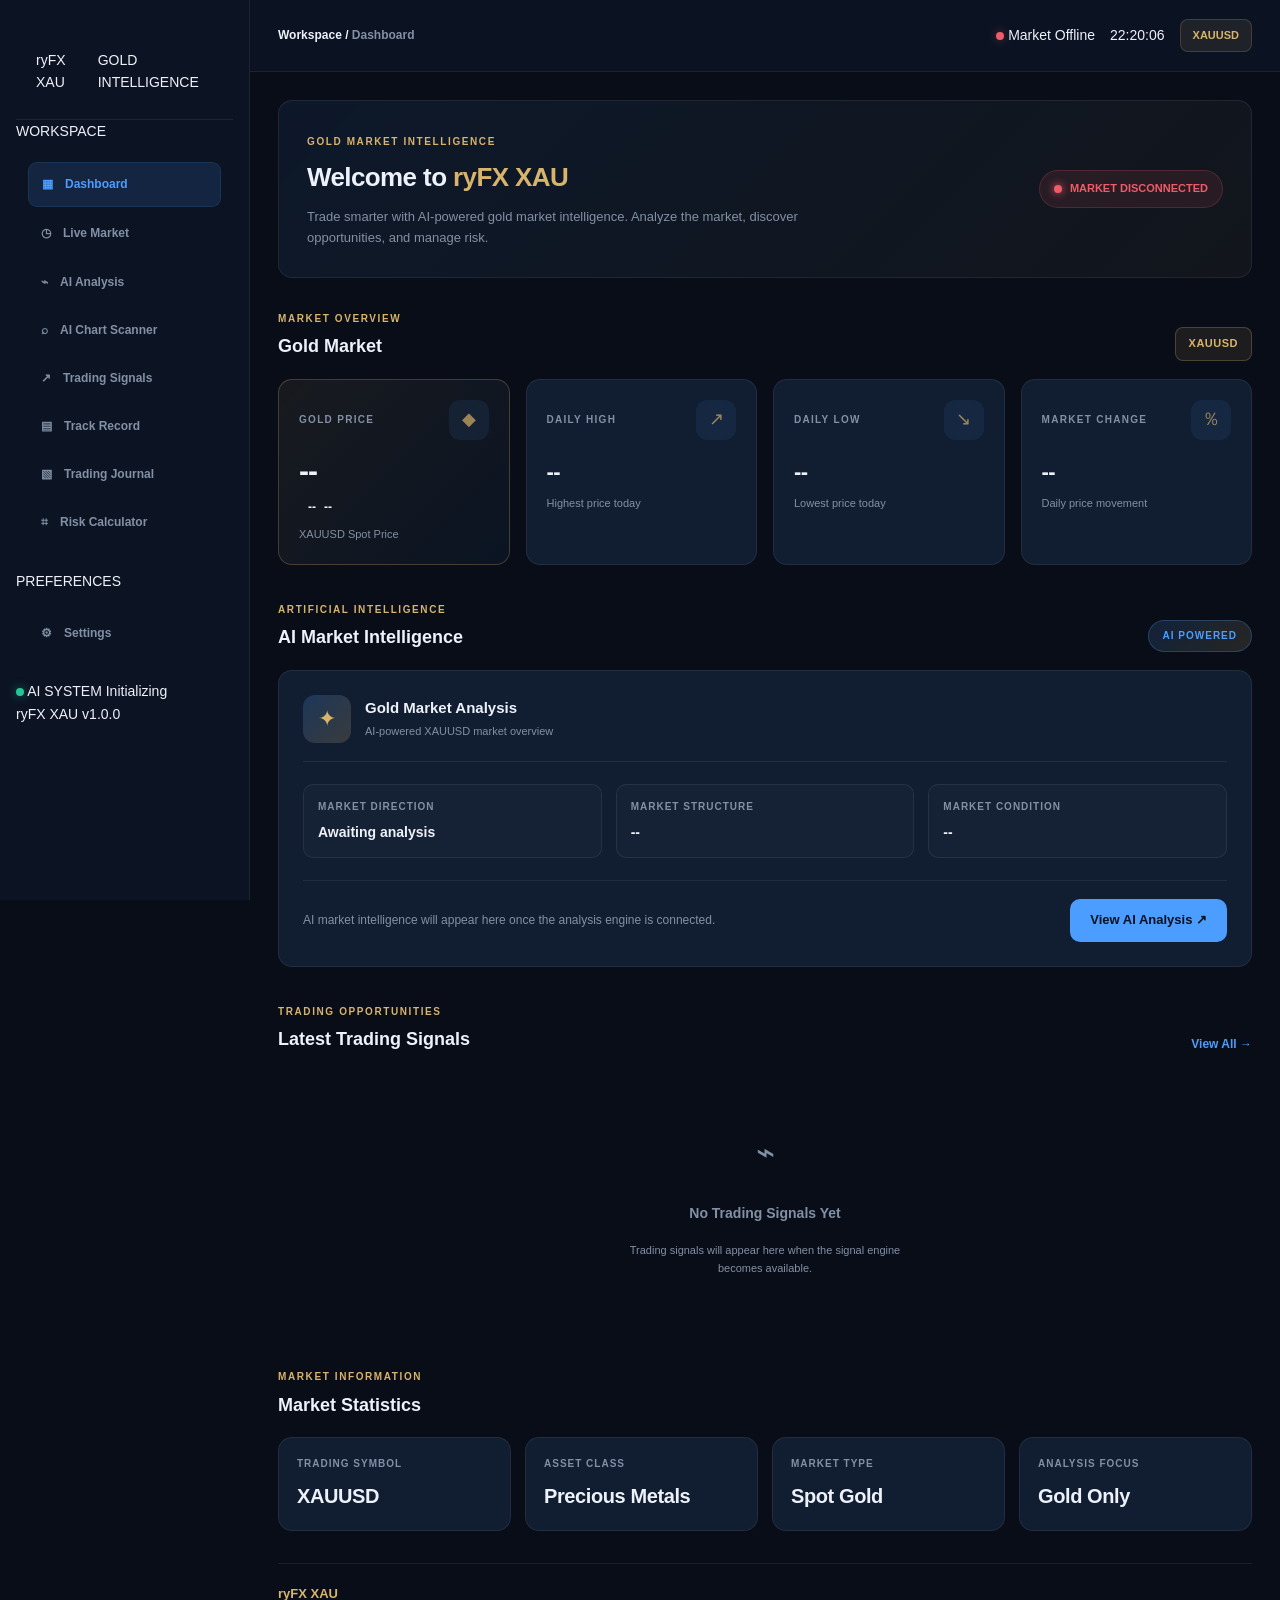
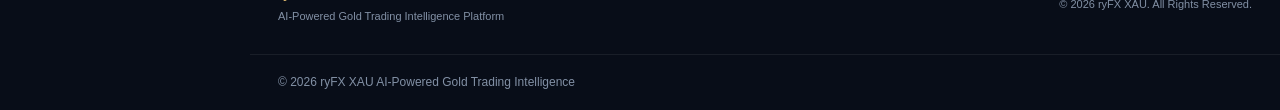
==== commit 2728abd9: "Replace Inter font with Plus Jakarta Sans and Outfit" ====
--- a/frontend/index.html
+++ b/frontend/index.html
@@ -17,7 +17,7 @@
     <link rel="preconnect" href="https://fonts.googleapis.com">
     <link rel="preconnect" href="https://fonts.gstatic.com" crossorigin>
 
-    <link href="https://fonts.googleapis.com/css2?family=Inter:wght@400;500;600;700;800&display=swap" rel="stylesheet">
+    <link href="https://fonts.googleapis.com/css2?family=Plus+Jakarta+Sans:wght@400;500;600;700;800&family=Outfit:wght@500;600;700;800&display=swap" rel="stylesheet">
 
     <!-- CSS -->
     <link rel="stylesheet" href="css/style.css">
--- a/frontend/css/style.css
+++ b/frontend/css/style.css
@@ -98,6 +98,7 @@
     min-width: 0;
     min-height: 100vh;
     margin-left: var(--sidebar-width);
+    padding-top: var(--topbar-height);
     display: flex;
     flex-direction: column;
 }
@@ -120,7 +121,7 @@
     bottom: 0;
     width: var(--sidebar-width);
     height: 100vh;
-    z-index: 1000;
+    z-index: 2000;
     overflow-y: auto;
     overflow-x: hidden;
     background: var(--sidebar);
@@ -134,11 +135,12 @@
 /* TOPBAR */
 
 .topbar {
-    position: sticky;
+    position: fixed;
     top: 0;
+    left: var(--sidebar-width);
+    right: 0;
     z-index: 900;
     min-height: var(--topbar-height);
-    width: 100%;
     padding: 0 28px;
     display: flex;
     align-items: center;
@@ -427,10 +429,12 @@
 
     .main-layout {
         margin-left: 0;
+        padding-top: var(--topbar-height);
     }
 
     .sidebar {
         transform: translateX(-100%);
+        z-index: 9999;
     }
 
     .sidebar.open {
@@ -440,7 +444,7 @@
     .sidebar-overlay {
         position: fixed;
         inset: 0;
-        z-index: 950;
+        z-index: 9998;
         background: rgba(0, 0, 0, 0.6);
         opacity: 0;
         visibility: hidden;
@@ -458,7 +462,12 @@
     }
 
     .topbar {
+        left: 0;
+        z-index: 100;
         padding: 0 18px;
+        backdrop-filter: none !important;
+        -webkit-backdrop-filter: none !important;
+        background: #0C1424 !important;
     }
 
     .page-content {
--- a/frontend/css/pages.css
+++ b/frontend/css/pages.css
@@ -0,0 +1,1386 @@
+/* =========================================
+   ryFX XAU — PAGE CONTENT STYLES
+   Dashboard, Live Market, AI Analysis, dll
+========================================= */
+
+/* =========================================
+   UNIVERSAL PAGE ELEMENTS
+========================================= */
+
+.page-header {
+    display: flex;
+    justify-content: space-between;
+    align-items: flex-start;
+    gap: 20px;
+    margin-bottom: 28px;
+    flex-wrap: wrap;
+}
+
+.page-header h1 {
+    font-size: 28px;
+    font-weight: 800;
+    letter-spacing: -0.8px;
+    color: var(--text);
+    margin: 4px 0 6px;
+}
+
+.page-header p {
+    color: var(--muted);
+    font-size: 13px;
+    max-width: 560px;
+}
+
+.section-label {
+    display: inline-block;
+    color: var(--gold);
+    font-size: 10px;
+    font-weight: 800;
+    letter-spacing: 1.6px;
+    text-transform: uppercase;
+}
+
+.section-heading {
+    display: flex;
+    justify-content: space-between;
+    align-items: flex-end;
+    gap: 16px;
+    margin-bottom: 18px;
+    flex-wrap: wrap;
+}
+
+.section-heading h2 {
+    font-size: 18px;
+    font-weight: 800;
+    color: var(--text);
+    margin-top: 4px;
+}
+
+.dashboard-section {
+    margin-bottom: 32px;
+}
+
+.market-symbol {
+    padding: 7px 13px;
+    background: rgba(216, 179, 107, 0.1);
+    border: 1px solid rgba(216, 179, 107, 0.25);
+    border-radius: 8px;
+    color: var(--gold);
+    font-size: 11px;
+    font-weight: 800;
+    letter-spacing: 0.5px;
+}
+
+.ai-badge {
+    padding: 7px 14px;
+    background: linear-gradient(135deg, rgba(75, 157, 255, 0.15), rgba(216, 179, 107, 0.15));
+    border: 1px solid rgba(75, 157, 255, 0.25);
+    border-radius: 20px;
+    color: var(--blue);
+    font-size: 10px;
+    font-weight: 800;
+    letter-spacing: 1px;
+}
+
+.primary-button {
+    padding: 11px 20px;
+    background: var(--blue);
+    color: #08111F;
+    border-radius: 10px;
+    font-weight: 700;
+    font-size: 13px;
+    border: none;
+    cursor: pointer;
+    transition: 0.25s ease;
+}
+
+.primary-button:hover {
+    filter: brightness(1.1);
+    transform: translateY(-1px);
+}
+
+.primary-button:disabled {
+    opacity: 0.5;
+    cursor: not-allowed;
+    transform: none;
+}
+
+.secondary-button {
+    padding: 10px 18px;
+    background: var(--card);
+    color: var(--text);
+    border: 1px solid var(--border);
+    border-radius: 10px;
+    font-weight: 600;
+    font-size: 12px;
+    cursor: pointer;
+    transition: 0.25s ease;
+}
+
+.secondary-button:hover {
+    border-color: var(--blue);
+    color: var(--blue);
+}
+
+.text-link {
+    color: var(--blue);
+    font-size: 12px;
+    font-weight: 700;
+    background: none;
+    border: none;
+    cursor: pointer;
+}
+
+.text-link:hover {
+    text-decoration: underline;
+}
+
+.market-disclaimer {
+    margin-top: 32px;
+    padding: 20px;
+    background: rgba(216, 179, 107, 0.05);
+    border: 1px solid rgba(216, 179, 107, 0.2);
+    border-left: 3px solid var(--gold);
+    border-radius: var(--radius);
+}
+
+.market-disclaimer strong {
+    display: block;
+    font-size: 13px;
+    color: var(--gold);
+    margin-bottom: 8px;
+}
+
+.market-disclaimer p {
+    font-size: 12px;
+    color: var(--muted);
+    line-height: 1.7;
+}
+
+.divider {
+    height: 1px;
+    background: var(--border);
+    margin: 20px 0;
+}
+
+/* =========================================
+   DASHBOARD — WELCOME
+========================================= */
+
+.welcome-section {
+    display: flex;
+    justify-content: space-between;
+    align-items: center;
+    gap: 20px;
+    padding: 28px;
+    margin-bottom: 28px;
+    background: linear-gradient(135deg, rgba(75, 157, 255, 0.08), rgba(216, 179, 107, 0.05));
+    border: 1px solid var(--border);
+    border-radius: var(--radius);
+    flex-wrap: wrap;
+}
+
+.welcome-content h1 {
+    font-size: 26px;
+    font-weight: 800;
+    letter-spacing: -0.6px;
+    margin: 6px 0 8px;
+}
+
+.welcome-content h1 span {
+    color: var(--gold);
+}
+
+.welcome-content p {
+    color: var(--muted);
+    font-size: 13px;
+    max-width: 520px;
+}
+
+.market-status {
+    display: inline-flex;
+    align-items: center;
+    gap: 8px;
+    padding: 9px 14px;
+    background: rgba(240, 91, 104, 0.1);
+    border: 1px solid rgba(240, 91, 104, 0.2);
+    border-radius: 20px;
+    color: var(--red);
+    font-size: 11px;
+    font-weight: 700;
+}
+
+.market-status .status-indicator {
+    width: 8px;
+    height: 8px;
+    border-radius: 50%;
+    background: currentColor;
+    box-shadow: 0 0 8px currentColor;
+}
+
+/* =========================================
+   MARKET CARDS
+========================================= */
+
+.market-overview-grid {
+    display: grid;
+    grid-template-columns: repeat(auto-fit, minmax(220px, 1fr));
+    gap: 16px;
+}
+
+.market-card {
+    background: var(--card);
+    border: 1px solid var(--border);
+    border-radius: var(--radius);
+    padding: 20px;
+    transition: 0.25s ease;
+    position: relative;
+    overflow: hidden;
+}
+
+.market-card:hover {
+    border-color: rgba(75, 157, 255, 0.3);
+    transform: translateY(-2px);
+    background: var(--card-hover);
+}
+
+.main-price-card {
+    background: linear-gradient(135deg, rgba(216, 179, 107, 0.08), rgba(75, 157, 255, 0.05));
+    border-color: rgba(216, 179, 107, 0.25);
+}
+
+.card-top {
+    display: flex;
+    justify-content: space-between;
+    align-items: center;
+    margin-bottom: 14px;
+}
+
+.card-label {
+    color: var(--muted);
+    font-size: 10px;
+    font-weight: 800;
+    letter-spacing: 1.3px;
+    text-transform: uppercase;
+}
+
+.card-icon {
+    font-size: 18px;
+    color: var(--gold);
+    opacity: 0.7;
+}
+
+.market-card h2 {
+    font-size: 30px;
+    font-weight: 800;
+    letter-spacing: -1px;
+    color: var(--text);
+    margin-bottom: 6px;
+    line-height: 1.1;
+}
+
+.market-card h3 {
+    font-size: 22px;
+    font-weight: 800;
+    color: var(--text);
+    margin-bottom: 6px;
+    letter-spacing: -0.5px;
+}
+
+.card-description {
+    display: block;
+    color: var(--muted);
+    font-size: 11px;
+    margin-top: 4px;
+}
+
+.price-change {
+    display: flex;
+    gap: 8px;
+    font-size: 12px;
+    font-weight: 700;
+}
+
+/* =========================================
+   AI INTELLIGENCE CARD
+========================================= */
+
+.intelligence-card {
+    background: var(--card);
+    border: 1px solid var(--border);
+    border-radius: var(--radius);
+    padding: 24px;
+}
+
+.intelligence-header {
+    display: flex;
+    align-items: center;
+    gap: 14px;
+    margin-bottom: 22px;
+    padding-bottom: 18px;
+    border-bottom: 1px solid var(--border);
+}
+
+.intelligence-icon {
+    width: 48px;
+    height: 48px;
+    display: flex;
+    align-items: center;
+    justify-content: center;
+    background: linear-gradient(135deg, rgba(75, 157, 255, 0.2), rgba(216, 179, 107, 0.2));
+    border-radius: 12px;
+    font-size: 22px;
+    color: var(--gold);
+}
+
+.intelligence-header h3 {
+    font-size: 15px;
+    font-weight: 800;
+    margin-bottom: 3px;
+}
+
+.intelligence-header p {
+    color: var(--muted);
+    font-size: 11px;
+}
+
+.intelligence-content {
+    display: grid;
+    grid-template-columns: repeat(auto-fit, minmax(180px, 1fr));
+    gap: 14px;
+    margin-bottom: 22px;
+}
+
+.intelligence-item {
+    padding: 14px;
+    background: rgba(255, 255, 255, 0.02);
+    border: 1px solid var(--border);
+    border-radius: 10px;
+}
+
+.intelligence-label {
+    display: block;
+    color: var(--muted);
+    font-size: 10px;
+    font-weight: 700;
+    letter-spacing: 1px;
+    margin-bottom: 6px;
+}
+
+.intelligence-item strong {
+    font-size: 14px;
+    font-weight: 700;
+    color: var(--text);
+}
+
+.intelligence-footer {
+    display: flex;
+    justify-content: space-between;
+    align-items: center;
+    gap: 16px;
+    padding-top: 18px;
+    border-top: 1px solid var(--border);
+    flex-wrap: wrap;
+}
+
+.intelligence-footer p {
+    color: var(--muted);
+    font-size: 12px;
+    flex: 1;
+    min-width: 220px;
+}
+
+/* =========================================
+   STATISTICS GRID
+========================================= */
+
+.statistics-grid {
+    display: grid;
+    grid-template-columns: repeat(auto-fit, minmax(180px, 1fr));
+    gap: 14px;
+}
+
+.statistics-card {
+    padding: 18px;
+    background: var(--card);
+    border: 1px solid var(--border);
+    border-radius: var(--radius);
+    transition: 0.25s ease;
+}
+
+.statistics-card:hover {
+    background: var(--card-hover);
+    transform: translateY(-2px);
+}
+
+.statistics-card span {
+    display: block;
+    color: var(--muted);
+    font-size: 10px;
+    font-weight: 700;
+    letter-spacing: 1px;
+    text-transform: uppercase;
+    margin-bottom: 8px;
+}
+
+.statistics-card strong {
+    font-size: 20px;
+    font-weight: 800;
+    color: var(--text);
+    letter-spacing: -0.4px;
+}
+
+.statistics-card p {
+    color: var(--muted);
+    font-size: 11px;
+    margin-top: 6px;
+}
+
+/* =========================================
+   DASHBOARD FOOTER
+========================================= */
+
+.dashboard-footer {
+    display: flex;
+    justify-content: space-between;
+    align-items: center;
+    gap: 16px;
+    padding: 20px 0 0;
+    margin-top: 32px;
+    border-top: 1px solid var(--border);
+    flex-wrap: wrap;
+}
+
+.dashboard-footer strong {
+    display: block;
+    font-size: 13px;
+    color: var(--gold);
+    margin-bottom: 3px;
+}
+
+.dashboard-footer p {
+    color: var(--muted);
+    font-size: 11px;
+}
+
+.dashboard-footer span {
+    color: var(--muted);
+    font-size: 11px;
+}
+
+/* =========================================
+   LIVE MARKET PAGE
+========================================= */
+
+.live-price-card {
+    padding: 26px;
+    margin-bottom: 24px;
+    background: linear-gradient(135deg, rgba(216, 179, 107, 0.08), rgba(75, 157, 255, 0.04));
+    border: 1px solid rgba(216, 179, 107, 0.2);
+    border-radius: var(--radius);
+}
+
+.live-price-header {
+    display: flex;
+    justify-content: space-between;
+    align-items: center;
+    gap: 16px;
+    margin-bottom: 22px;
+    flex-wrap: wrap;
+}
+
+.live-price-header h2 {
+    font-size: 16px;
+    font-weight: 800;
+    margin-top: 4px;
+}
+
+.live-price-content {
+    display: flex;
+    justify-content: space-between;
+    align-items: flex-end;
+    gap: 20px;
+    flex-wrap: wrap;
+}
+
+.live-price-content h1 {
+    font-size: 38px;
+    font-weight: 800;
+    letter-spacing: -1.2px;
+    color: var(--text);
+    margin: 6px 0;
+    line-height: 1.1;
+}
+
+.price-update-info {
+    text-align: right;
+}
+
+.price-update-info span {
+    display: block;
+    color: var(--muted);
+    font-size: 10px;
+    font-weight: 700;
+    letter-spacing: 1px;
+    margin-bottom: 4px;
+}
+
+.price-update-info strong {
+    font-size: 12px;
+    color: var(--text);
+    font-weight: 600;
+}
+
+.live-statistics-grid {
+    display: grid;
+    grid-template-columns: repeat(auto-fit, minmax(180px, 1fr));
+    gap: 14px;
+    margin-bottom: 28px;
+}
+
+.market-live-indicator {
+    display: inline-flex;
+    align-items: center;
+    gap: 8px;
+    padding: 8px 14px;
+    background: rgba(34, 201, 151, 0.1);
+    border: 1px solid rgba(34, 201, 151, 0.25);
+    border-radius: 20px;
+    color: var(--green);
+    font-size: 10px;
+    font-weight: 800;
+    letter-spacing: 1px;
+}
+
+.market-live-indicator .status-indicator {
+    width: 8px;
+    height: 8px;
+    border-radius: 50%;
+    background: var(--green);
+    box-shadow: 0 0 8px var(--green);
+}
+
+/* =========================================
+   CHART PANEL
+========================================= */
+
+.chart-panel {
+    background: var(--card);
+    border: 1px solid var(--border);
+    border-radius: var(--radius);
+    overflow: hidden;
+}
+
+.chart-toolbar {
+    display: flex;
+    justify-content: space-between;
+    align-items: center;
+    gap: 16px;
+    padding: 14px 18px;
+    border-bottom: 1px solid var(--border);
+    flex-wrap: wrap;
+}
+
+.timeframe-selector {
+    display: flex;
+    gap: 5px;
+    overflow-x: auto;
+}
+
+.timeframe-btn {
+    padding: 7px 12px;
+    background: transparent;
+    border: 1px solid transparent;
+    border-radius: 7px;
+    color: var(--muted);
+    font-size: 11px;
+    font-weight: 700;
+    cursor: pointer;
+    transition: 0.2s ease;
+    flex-shrink: 0;
+}
+
+.timeframe-btn:hover {
+    background: rgba(75, 157, 255, 0.08);
+    color: var(--text);
+}
+
+.timeframe-btn.active {
+    background: rgba(75, 157, 255, 0.15);
+    color: var(--blue);
+    border-color: rgba(75, 157, 255, 0.25);
+}
+
+.chart-symbol {
+    color: var(--muted);
+    font-size: 11px;
+    font-weight: 700;
+    letter-spacing: 1px;
+}
+
+.live-chart-container {
+    position: relative;
+    width: 100%;
+    height: 420px;
+    background: #0B1422;
+    overflow: hidden;
+}
+
+.chart-loading {
+    display: flex;
+    align-items: center;
+    justify-content: center;
+    height: 100%;
+    color: var(--muted);
+    font-size: 12px;
+}
+
+.chart-footer {
+    display: flex;
+    justify-content: space-between;
+    align-items: center;
+    gap: 12px;
+    padding: 12px 18px;
+    border-top: 1px solid var(--border);
+    color: var(--muted);
+    font-size: 10px;
+    flex-wrap: wrap;
+}
+
+/* =========================================
+   MARKET CONDITIONS
+========================================= */
+
+.market-condition-grid,
+.technical-analysis-grid {
+    display: grid;
+    grid-template-columns: repeat(auto-fit, minmax(180px, 1fr));
+    gap: 14px;
+}
+
+/* =========================================
+   AI ANALYSIS PAGE
+========================================= */
+
+.analysis-control-card {
+    background: var(--card);
+    border: 1px solid var(--border);
+    border-radius: var(--radius);
+    padding: 24px;
+    margin-bottom: 20px;
+}
+
+.analysis-control-header {
+    display: flex;
+    justify-content: space-between;
+    align-items: center;
+    gap: 16px;
+    margin-bottom: 20px;
+    flex-wrap: wrap;
+}
+
+.analysis-control-header h2 {
+    font-size: 16px;
+    font-weight: 800;
+    margin-top: 4px;
+}
+
+.analysis-controls {
+    display: grid;
+    grid-template-columns: 1fr 1fr auto;
+    gap: 14px;
+    align-items: end;
+}
+
+.form-group {
+    display: flex;
+    flex-direction: column;
+    gap: 6px;
+}
+
+.form-group label {
+    color: var(--muted);
+    font-size: 10px;
+    font-weight: 700;
+    letter-spacing: 1px;
+}
+
+.form-group input,
+.form-group select,
+.form-group textarea {
+    width: 100%;
+    padding: 11px 13px;
+    background: #0C1729;
+    border: 1px solid var(--border);
+    border-radius: 9px;
+    color: var(--text);
+    font-size: 13px;
+    outline: none;
+    transition: 0.2s ease;
+}
+
+.form-group input:focus,
+.form-group select:focus,
+.form-group textarea:focus {
+    border-color: var(--blue);
+    box-shadow: 0 0 0 3px rgba(75, 157, 255, 0.1);
+}
+
+.form-group small {
+    color: var(--muted);
+    font-size: 10px;
+    margin-top: 2px;
+}
+
+.analysis-status-card {
+    display: flex;
+    justify-content: space-between;
+    align-items: center;
+    gap: 16px;
+    padding: 20px;
+    background: var(--card);
+    border: 1px solid var(--border);
+    border-radius: var(--radius);
+    margin-bottom: 20px;
+    flex-wrap: wrap;
+}
+
+.analysis-status-card h3 {
+    font-size: 15px;
+    font-weight: 700;
+    color: var(--text);
+    margin: 4px 0;
+}
+
+.analysis-status-card p {
+    color: var(--muted);
+    font-size: 11px;
+}
+
+.ai-status-indicator {
+    padding: 7px 14px;
+    background: rgba(75, 157, 255, 0.1);
+    border: 1px solid rgba(75, 157, 255, 0.25);
+    border-radius: 20px;
+    color: var(--blue);
+    font-size: 10px;
+    font-weight: 800;
+    letter-spacing: 1px;
+}
+
+.analysis-result-card {
+    display: grid;
+    grid-template-columns: 1fr 1.5fr;
+    gap: 0;
+    background: var(--card);
+    border: 1px solid var(--border);
+    border-radius: var(--radius);
+    overflow: hidden;
+}
+
+.analysis-direction {
+    padding: 26px;
+    background: linear-gradient(135deg, rgba(216, 179, 107, 0.08), transparent);
+    border-right: 1px solid var(--border);
+}
+
+.analysis-direction h1 {
+    font-size: 42px;
+    font-weight: 900;
+    letter-spacing: -1.5px;
+    margin: 10px 0;
+    color: var(--text);
+}
+
+.analysis-direction h1.signal-buy {
+    color: var(--green);
+    background: none;
+}
+
+.analysis-direction h1.signal-sell {
+    color: var(--red);
+    background: none;
+}
+
+.analysis-direction h1.signal-wait {
+    color: var(--gold);
+    background: none;
+}
+
+.analysis-direction p {
+    color: var(--muted);
+    font-size: 12px;
+}
+
+.analysis-summary {
+    padding: 26px;
+}
+
+.analysis-summary p {
+    color: var(--text);
+    font-size: 13px;
+    line-height: 1.7;
+    margin-top: 8px;
+}
+
+.timeframe-analysis-grid,
+.trading-levels-grid {
+    display: grid;
+    grid-template-columns: repeat(auto-fit, minmax(150px, 1fr));
+    gap: 12px;
+}
+
+.timeframe-analysis-card {
+    padding: 16px;
+    background: var(--card);
+    border: 1px solid var(--border);
+    border-radius: var(--radius);
+    text-align: center;
+}
+
+.timeframe-analysis-card span {
+    display: block;
+    color: var(--muted);
+    font-size: 10px;
+    font-weight: 800;
+    letter-spacing: 1px;
+    margin-bottom: 8px;
+}
+
+.timeframe-analysis-card strong {
+    font-size: 15px;
+    font-weight: 800;
+    color: var(--text);
+}
+
+.zones-grid {
+    display: grid;
+    grid-template-columns: 1fr 1fr;
+    gap: 14px;
+}
+
+.zone-card {
+    padding: 22px;
+    border-radius: var(--radius);
+    border: 1px solid var(--border);
+}
+
+.supply-zone {
+    background: linear-gradient(135deg, rgba(240, 91, 104, 0.08), transparent);
+    border-color: rgba(240, 91, 104, 0.25);
+    border-left: 3px solid var(--red);
+}
+
+.demand-zone {
+    background: linear-gradient(135deg, rgba(34, 201, 151, 0.08), transparent);
+    border-color: rgba(34, 201, 151, 0.25);
+    border-left: 3px solid var(--green);
+}
+
+.zone-card h3 {
+    font-size: 22px;
+    font-weight: 800;
+    margin: 8px 0;
+    color: var(--text);
+}
+
+.zone-card p {
+    color: var(--muted);
+    font-size: 11px;
+}
+
+.reasoning-card {
+    display: flex;
+    gap: 18px;
+    padding: 24px;
+    background: var(--card);
+    border: 1px solid var(--border);
+    border-radius: var(--radius);
+}
+
+.reasoning-icon {
+    width: 46px;
+    height: 46px;
+    flex-shrink: 0;
+    display: flex;
+    align-items: center;
+    justify-content: center;
+    background: linear-gradient(135deg, rgba(75, 157, 255, 0.2), rgba(216, 179, 107, 0.2));
+    border-radius: 11px;
+    color: var(--gold);
+    font-size: 22px;
+}
+
+.reasoning-card h3 {
+    font-size: 14px;
+    font-weight: 800;
+    margin-bottom: 8px;
+}
+
+.reasoning-card p {
+    color: var(--muted);
+    font-size: 12px;
+    line-height: 1.7;
+}
+
+/* =========================================
+   SIGNALS PAGE
+========================================= */
+
+.signals-container {
+    display: flex;
+    flex-direction: column;
+    gap: 14px;
+}
+
+.signal-information-card {
+    background: var(--card);
+    border: 1px solid var(--border);
+    border-radius: var(--radius);
+    padding: 24px;
+}
+
+.signal-information-header {
+    display: flex;
+    justify-content: space-between;
+    align-items: center;
+    gap: 14px;
+    margin-bottom: 20px;
+    padding-bottom: 16px;
+    border-bottom: 1px solid var(--border);
+    flex-wrap: wrap;
+}
+
+.signal-information-header h3 {
+    font-size: 15px;
+    font-weight: 800;
+    margin-top: 4px;
+}
+
+.signal-badge {
+    padding: 7px 14px;
+    background: var(--card-hover);
+    border: 1px solid var(--border);
+    border-radius: 20px;
+    font-size: 11px;
+    font-weight: 800;
+    color: var(--muted);
+}
+
+.signal-history-container {
+    display: flex;
+    flex-direction: column;
+    gap: 12px;
+}
+
+/* =========================================
+   TRACK RECORD
+========================================= */
+
+.performance-chart-card {
+    background: var(--card);
+    border: 1px solid var(--border);
+    border-radius: var(--radius);
+    padding: 24px;
+}
+
+.performance-chart-header {
+    margin-bottom: 18px;
+}
+
+.performance-chart-header h3 {
+    font-size: 15px;
+    font-weight: 800;
+    margin-top: 4px;
+}
+
+.performance-chart-container {
+    min-height: 280px;
+    background: rgba(255, 255, 255, 0.02);
+    border: 1px dashed var(--border);
+    border-radius: 10px;
+    display: flex;
+    align-items: center;
+    justify-content: center;
+}
+
+.record-filters {
+    display: grid;
+    grid-template-columns: repeat(auto-fit, minmax(160px, 1fr));
+    gap: 12px;
+    margin-bottom: 20px;
+    padding: 18px;
+    background: var(--card);
+    border: 1px solid var(--border);
+    border-radius: var(--radius);
+    align-items: end;
+}
+
+.record-table-wrapper {
+    background: var(--card);
+    border: 1px solid var(--border);
+    border-radius: var(--radius);
+    overflow-x: auto;
+}
+
+.record-table {
+    width: 100%;
+    border-collapse: collapse;
+    min-width: 700px;
+}
+
+.record-table thead th {
+    padding: 14px 16px;
+    text-align: left;
+    color: var(--muted);
+    font-size: 10px;
+    font-weight: 800;
+    letter-spacing: 1px;
+    border-bottom: 1px solid var(--border);
+    background: rgba(255, 255, 255, 0.02);
+}
+
+.record-table tbody td {
+    padding: 14px 16px;
+    font-size: 12px;
+    color: var(--text);
+    border-bottom: 1px solid var(--border);
+}
+
+.record-table tbody tr:last-child td {
+    border-bottom: none;
+}
+
+.record-table tbody tr:hover {
+    background: rgba(255, 255, 255, 0.02);
+}
+
+.table-empty-state {
+    text-align: center;
+    padding: 32px !important;
+    color: var(--muted) !important;
+    font-size: 12px;
+    font-style: italic;
+}
+
+/* =========================================
+   JOURNAL PAGE
+========================================= */
+
+.journal-form {
+    background: var(--card);
+    border: 1px solid var(--border);
+    border-radius: var(--radius);
+    padding: 24px;
+}
+
+.journal-form-grid {
+    display: grid;
+    grid-template-columns: repeat(auto-fit, minmax(180px, 1fr));
+    gap: 14px;
+    margin-bottom: 18px;
+}
+
+.journal-notes-group {
+    margin-bottom: 20px;
+}
+
+.journal-form-actions {
+    display: flex;
+    justify-content: flex-end;
+    gap: 10px;
+    padding-top: 18px;
+    border-top: 1px solid var(--border);
+    flex-wrap: wrap;
+}
+
+/* =========================================
+   CALCULATOR PAGE
+========================================= */
+
+.calculator-layout {
+    display: grid;
+    grid-template-columns: 1fr 1fr;
+    gap: 20px;
+}
+
+.calculator-panel {
+    background: var(--card);
+    border: 1px solid var(--border);
+    border-radius: var(--radius);
+    padding: 24px;
+}
+
+.calculator-panel h3 {
+    font-size: 15px;
+    font-weight: 800;
+    margin-bottom: 18px;
+    padding-bottom: 14px;
+    border-bottom: 1px solid var(--border);
+}
+
+.calculator-panel .form-group {
+    margin-bottom: 14px;
+}
+
+.calculator-divider {
+    height: 1px;
+    background: var(--border);
+    margin: 20px 0;
+}
+
+.calculator-submit {
+    width: 100%;
+    margin-top: 10px;
+}
+
+.calculator-reset {
+    width: 100%;
+    margin-top: 10px;
+}
+
+.calculator-results {
+    background: linear-gradient(135deg, rgba(75, 157, 255, 0.05), transparent);
+}
+
+.calculator-result-highlight {
+    padding: 24px;
+    background: linear-gradient(135deg, rgba(216, 179, 107, 0.12), rgba(75, 157, 255, 0.05));
+    border: 1px solid rgba(216, 179, 107, 0.25);
+    border-radius: 12px;
+    margin: 18px 0;
+    text-align: center;
+}
+
+.calculator-result-highlight span {
+    display: block;
+    color: var(--muted);
+    font-size: 10px;
+    font-weight: 800;
+    letter-spacing: 1.5px;
+    margin-bottom: 8px;
+}
+
+.calculator-result-highlight strong {
+    display: block;
+    font-size: 34px;
+    font-weight: 900;
+    color: var(--gold);
+    letter-spacing: -1px;
+    margin-bottom: 6px;
+}
+
+.calculator-result-highlight small {
+    color: var(--muted);
+    font-size: 11px;
+}
+
+.calculator-result-list {
+    display: flex;
+    flex-direction: column;
+    gap: 10px;
+}
+
+.calculator-result-item {
+    display: flex;
+    justify-content: space-between;
+    padding: 12px 14px;
+    background: rgba(255, 255, 255, 0.02);
+    border-radius: 8px;
+}
+
+.calculator-result-item span {
+    color: var(--muted);
+    font-size: 12px;
+}
+
+.calculator-result-item strong {
+    font-size: 13px;
+    font-weight: 800;
+    color: var(--text);
+}
+
+.loss-value {
+    color: var(--red) !important;
+}
+
+.profit-value {
+    color: var(--green) !important;
+}
+
+.calculator-status {
+    margin-top: 18px;
+    padding: 12px 14px;
+    background: rgba(75, 157, 255, 0.08);
+    border: 1px solid rgba(75, 157, 255, 0.2);
+    border-radius: 8px;
+    color: var(--blue);
+    font-size: 11px;
+    text-align: center;
+}
+
+/* =========================================
+   SETTINGS PAGE
+========================================= */
+
+.settings-panel {
+    background: var(--card);
+    border: 1px solid var(--border);
+    border-radius: var(--radius);
+    overflow: hidden;
+}
+
+.settings-item {
+    display: flex;
+    justify-content: space-between;
+    align-items: center;
+    gap: 20px;
+    padding: 18px 22px;
+    border-bottom: 1px solid var(--border);
+    flex-wrap: wrap;
+}
+
+.settings-item:last-child {
+    border-bottom: none;
+}
+
+.settings-item strong {
+    display: block;
+    font-size: 13px;
+    font-weight: 700;
+    color: var(--text);
+    margin-bottom: 3px;
+}
+
+.settings-item p {
+    color: var(--muted);
+    font-size: 11px;
+}
+
+.settings-item select,
+.settings-item input {
+    max-width: 220px;
+    min-width: 140px;
+}
+
+.settings-value {
+    color: var(--gold);
+    font-weight: 800;
+    font-size: 13px;
+}
+
+.settings-toggle {
+    display: inline-flex;
+    align-items: center;
+    cursor: pointer;
+}
+
+.settings-toggle input {
+    display: none;
+}
+
+.toggle-slider {
+    width: 42px;
+    height: 24px;
+    background: #26354A;
+    border-radius: 20px;
+    position: relative;
+    transition: 0.25s ease;
+}
+
+.toggle-slider::after {
+    content: "";
+    position: absolute;
+    top: 3px;
+    left: 3px;
+    width: 18px;
+    height: 18px;
+    background: var(--muted);
+    border-radius: 50%;
+    transition: 0.25s ease;
+}
+
+.settings-toggle input:checked + .toggle-slider {
+    background: var(--blue);
+}
+
+.settings-toggle input:checked + .toggle-slider::after {
+    transform: translateX(18px);
+    background: #fff;
+}
+
+.status-badge {
+    padding: 6px 12px;
+    background: var(--card-hover);
+    border: 1px solid var(--border);
+    border-radius: 20px;
+    font-size: 11px;
+    font-weight: 700;
+    color: var(--muted);
+}
+
+.settings-save-section {
+    display: flex;
+    justify-content: space-between;
+    align-items: center;
+    gap: 20px;
+    padding: 22px;
+    background: var(--card);
+    border: 1px solid var(--border);
+    border-radius: var(--radius);
+    margin-top: 20px;
+    flex-wrap: wrap;
+}
+
+.settings-save-section strong {
+    display: block;
+    font-size: 13px;
+    margin-bottom: 4px;
+}
+
+.settings-save-section p {
+    color: var(--muted);
+    font-size: 11px;
+}
+
+.settings-save-actions {
+    display: flex;
+    gap: 10px;
+    flex-wrap: wrap;
+}
+
+/* =========================================
+   AI SCANNER PAGE
+========================================= */
+
+.scanner-upload-card {
+    background: var(--card);
+    border: 1px solid var(--border);
+    border-radius: var(--radius);
+    padding: 24px;
+}
+
+.upload-dropzone {
+    display: flex;
+    flex-direction: column;
+    align-items: center;
+    justify-content: center;
+    gap: 12px;
+    padding: 48px 24px;
+    border: 2px dashed var(--border);
+    border-radius: 12px;
+    text-align: center;
+    cursor: pointer;
+    transition: 0.25s ease;
+}
+
+.upload-dropzone:hover {
+    border-color: var(--blue);
+    background: rgba(75, 157, 255, 0.03);
+}
+
+.upload-icon {
+    font-size: 34px;
+    color: var(--blue);
+}
+
+.upload-dropzone h3 {
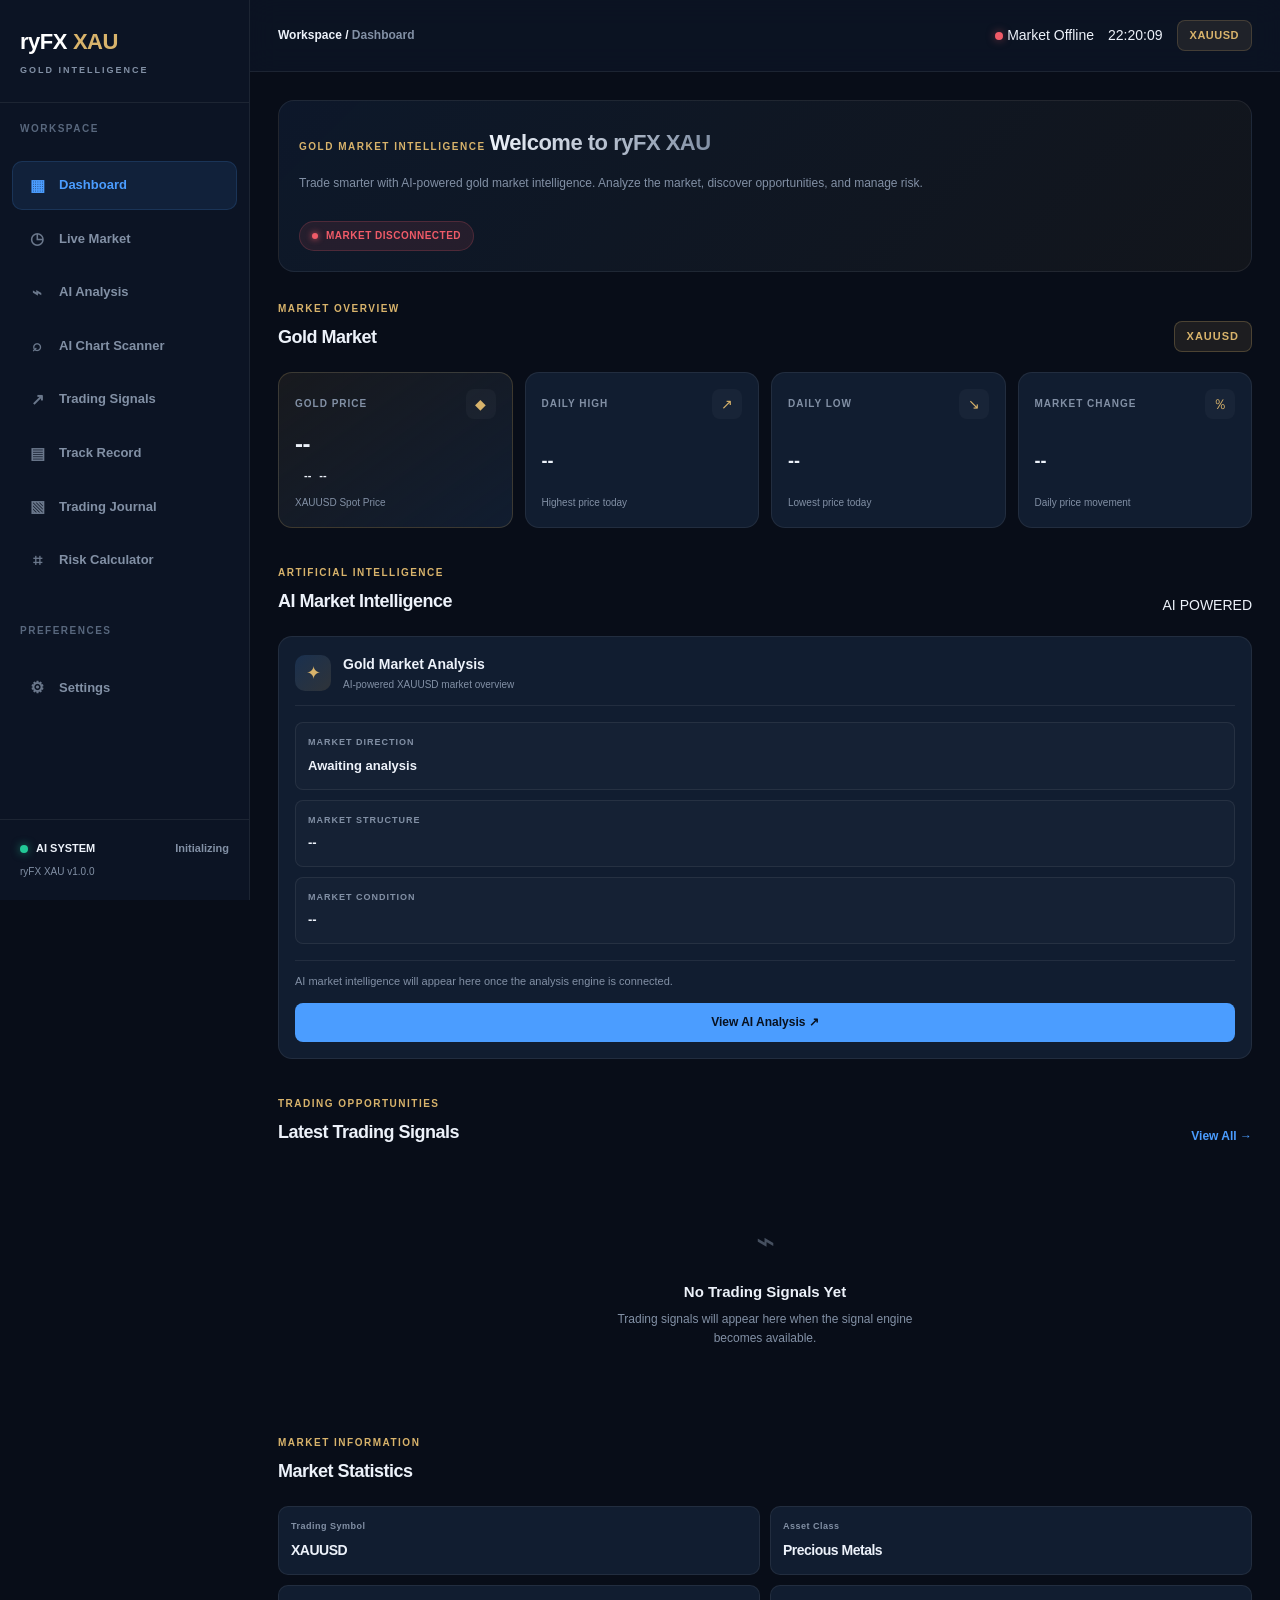
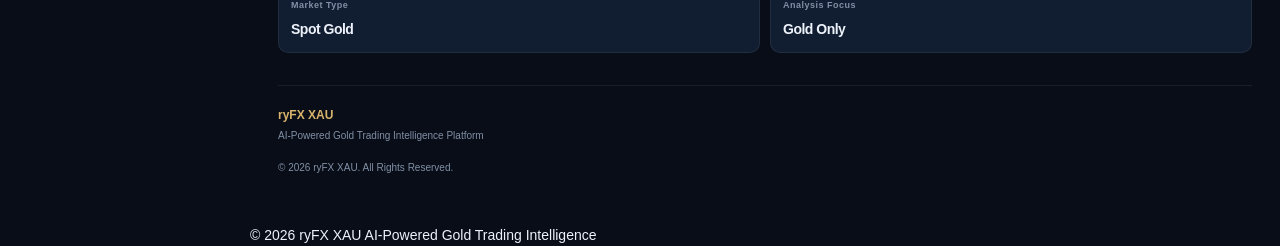
==== commit 80d58c59: "Update index.html" ====
--- a/frontend/index.html
+++ b/frontend/index.html
@@ -4,9 +4,6 @@
 <head>
     <meta charset="UTF-8">
     <meta name="viewport" content="width=device-width, initial-scale=1.0">
-
-    <meta name="description" content="ryFX XAU - AI Powered Gold Trading Intelligence Platform">
-    <meta name="theme-color" content="#080D18">
 
     <title>ryFX XAU | Gold Market Intelligence</title>
 
--- a/frontend/css/style.css
+++ b/frontend/css/style.css
@@ -1,9 +1,6 @@
 /* =========================================
    ryFX XAU — MAIN STYLE
-   AI POWERED GOLD TRADING INTELLIGENCE
 ========================================= */
-
-/* RESET */
 
 * {
     margin: 0;
@@ -24,472 +21,61 @@
     overflow-x: hidden;
 }
 
-
 /* COLOR SYSTEM */
-
 :root {
     --bg: #080D18;
     --sidebar: #0C1424;
     --card: #111D30;
     --card-hover: #16243A;
-
     --blue: #4B9DFF;
     --gold: #D8B36B;
-
     --text: #EDF2FA;
     --muted: #8290A5;
-
     --green: #22C997;
     --red: #F05B68;
-
     --border: rgba(255, 255, 255, 0.07);
     --radius: 14px;
-
     --sidebar-width: 250px;
     --topbar-height: 72px;
 }
 
+a { color: inherit; text-decoration: none; }
+button, input, select, textarea { font: inherit; }
+button { cursor: pointer; border: none; outline: none; }
+img { max-width: 100%; display: block; }
 
-/* GENERAL */
+#app { min-height: 100vh; width: 100%; }
+.app-layout { display: flex; min-height: 100vh; width: 100%; background: var(--bg); }
+.main-layout { flex: 1; min-width: 0; margin-left: var(--sidebar-width); padding-top: var(--topbar-height); display: flex; flex-direction: column; }
+.page-content { flex: 1; width: 100%; padding: 28px; min-width: 0; }
 
-a {
-    color: inherit;
-    text-decoration: none;
+.sidebar {
+    position: fixed; top: 0; left: 0; bottom: 0; width: var(--sidebar-width); height: 100vh;
+    z-index: 2000; overflow-y: auto; background: var(--sidebar); border-right: 1px solid var(--border);
+    display: flex; flex-direction: column; transition: transform 0.3s ease;
 }
 
-button,
-input,
-select,
-textarea {
-    font: inherit;
+.topbar {
+    position: fixed; top: 0; left: var(--sidebar-width); right: 0; z-index: 900; min-height: var(--topbar-height);
+    padding: 0 28px; display: flex; align-items: center; justify-content: space-between; gap: 18px;
+    background: rgba(12, 20, 36, 0.92); border-bottom: 1px solid var(--border);
+    backdrop-filter: blur(14px); -webkit-backdrop-filter: blur(14px);
 }
 
-button {
-    cursor: pointer;
-    border: none;
-    outline: none;
+.mobile-menu-btn {
+    display: none; align-items: center; justify-content: center; width: 40px; height: 40px;
+    border-radius: 9px; background: var(--card); color: var(--text); border: 1px solid var(--border); font-size: 20px;
 }
 
-img {
-    max-width: 100%;
-    display: block;
-}
-
-
-/* APPLICATION */
-
-#app {
-    min-height: 100vh;
-    width: 100%;
-}
-
-
-/* APPLICATION SHELL */
-
-.app-layout {
-    display: flex;
-    min-height: 100vh;
-    width: 100%;
-    background: var(--bg);
-}
-
-.main-layout {
-    flex: 1;
-    min-width: 0;
-    min-height: 100vh;
-    margin-left: var(--sidebar-width);
-    padding-top: var(--topbar-height);
-    display: flex;
-    flex-direction: column;
-}
-
-.page-content {
-    flex: 1;
-    width: 100%;
-    max-width: 100%;
-    padding: 28px;
-    min-width: 0;
-}
-
-
-/* SIDEBAR */
-
-.sidebar {
-    position: fixed;
-    top: 0;
-    left: 0;
-    bottom: 0;
-    width: var(--sidebar-width);
-    height: 100vh;
-    z-index: 2000;
-    overflow-y: auto;
-    overflow-x: hidden;
-    background: var(--sidebar);
-    border-right: 1px solid var(--border);
-    display: flex;
-    flex-direction: column;
-    transition: transform 0.3s ease;
-}
-
-
-/* TOPBAR */
-
-.topbar {
-    position: fixed;
-    top: 0;
-    left: var(--sidebar-width);
-    right: 0;
-    z-index: 900;
-    min-height: var(--topbar-height);
-    padding: 0 28px;
-    display: flex;
-    align-items: center;
-    justify-content: space-between;
-    gap: 18px;
-    background: rgba(12, 20, 36, 0.92);
-    border-bottom: 1px solid var(--border);
-    backdrop-filter: blur(14px);
-    -webkit-backdrop-filter: blur(14px);
-}
-
-
-/* MOBILE MENU BUTTON */
-
-.mobile-menu-btn {
-    display: none;
-    align-items: center;
-    justify-content: center;
-    width: 40px;
-    height: 40px;
-    border-radius: 9px;
-    background: var(--card);
-    color: var(--text);
-    border: 1px solid var(--border);
-    font-size: 20px;
-}
-
-
-/* SIDEBAR OVERLAY */
-
-.sidebar-overlay {
-    display: none;
-}
-
-
-/* APPLICATION FOOTER */
-
-.app-footer {
-    padding: 18px 28px;
-    border-top: 1px solid var(--border);
-    color: var(--muted);
-    font-size: 12px;
-}
-
-
-/* SCROLLBAR */
-
-::-webkit-scrollbar {
-    width: 6px;
-    height: 6px;
-}
-
-::-webkit-scrollbar-track {
-    background: var(--bg);
-}
-
-::-webkit-scrollbar-thumb {
-    background: #263650;
-    border-radius: 10px;
-}
-
-::-webkit-scrollbar-thumb:hover {
-    background: var(--blue);
-}
-
-
-/* TEXT */
-
-.text-gold {
-    color: var(--gold);
-}
-
-.text-blue {
-    color: var(--blue);
-}
-
-.text-green {
-    color: var(--green);
-}
-
-.text-red {
-    color: var(--red);
-}
-
-.text-muted {
-    color: var(--muted);
-}
-
-
-/* PANELS */
-
-.panel {
-    background: var(--card);
-    border: 1px solid var(--border);
-    border-radius: var(--radius);
-    padding: 20px;
-}
-
-
-/* BUTTONS */
-
-.btn {
-    display: inline-flex;
-    align-items: center;
-    justify-content: center;
-    gap: 8px;
-    padding: 10px 18px;
-    border-radius: 9px;
-    font-weight: 600;
-    transition: 0.25s ease;
-}
-
-.btn-primary {
-    background: var(--blue);
-    color: #08111F;
-}
-
-.btn-primary:hover {
-    filter: brightness(1.12);
-    transform: translateY(-2px);
-}
-
-.btn-gold {
-    background: var(--gold);
-    color: #111827;
-}
-
-.btn-outline {
-    background: transparent;
-    border: 1px solid var(--border);
-    color: var(--text);
-}
-
-.btn-outline:hover {
-    border-color: var(--blue);
-    color: var(--blue);
-}
-
-
-/* INPUTS */
-
-input,
-select,
-textarea {
-    width: 100%;
-    background: #0C1729;
-    color: var(--text);
-    border: 1px solid var(--border);
-    border-radius: 9px;
-    padding: 11px 13px;
-    outline: none;
-    transition: 0.2s ease;
-}
-
-input:focus,
-select:focus,
-textarea:focus {
-    border-color: var(--blue);
-}
-
-
-/* STATUS BADGES */
-
-.badge {
-    display: inline-flex;
-    align-items: center;
-    gap: 6px;
-    padding: 5px 10px;
-    border-radius: 20px;
-    font-size: 11px;
-    font-weight: 700;
-}
-
-.badge-success {
-    background: rgba(34, 201, 151, 0.12);
-    color: var(--green);
-}
-
-.badge-danger {
-    background: rgba(240, 91, 104, 0.12);
-    color: var(--red);
-}
-
-.badge-warning {
-    background: rgba(216, 179, 107, 0.12);
-    color: var(--gold);
-}
-
-
-/* SECTION TITLE */
-
-.section-title {
-    font-size: 18px;
-    font-weight: 700;
-    color: var(--text);
-    margin-bottom: 16px;
-}
-
-
-/* UTILITIES */
-
-.flex {
-    display: flex;
-}
-
-.align-center {
-    align-items: center;
-}
-
-.justify-between {
-    justify-content: space-between;
-}
-
-.gap-10 {
-    gap: 10px;
-}
-
-.gap-15 {
-    gap: 15px;
-}
-
-.mt-10 {
-    margin-top: 10px;
-}
-
-.mt-20 {
-    margin-top: 20px;
-}
-
-.mb-20 {
-    margin-bottom: 20px;
-}
-
-
-/* LOADING STATE */
-
-.app-loading {
-    min-height: 300px;
-    display: flex;
-    flex-direction: column;
-    align-items: center;
-    justify-content: center;
-    gap: 14px;
-    color: var(--muted);
-}
-
-.loading-spinner {
-    width: 34px;
-    height: 34px;
-    border: 3px solid var(--border);
-    border-top-color: var(--blue);
-    border-radius: 50%;
-    animation: ryfxSpin 0.8s linear infinite;
-}
-
-@keyframes ryfxSpin {
-    to {
-        transform: rotate(360deg);
-    }
-}
-
-
-/* EMPTY STATE */
-
-.empty-state {
-    min-height: 260px;
-    display: flex;
-    flex-direction: column;
-    align-items: center;
-    justify-content: center;
-    text-align: center;
-    gap: 12px;
-    padding: 30px;
-    color: var(--muted);
-}
-
-.empty-state-icon {
-    font-size: 34px;
-    color: var(--blue);
-}
-
-
-/* RESPONSIVE APPLICATION SHELL */
+.sidebar-overlay { display: none; }
 
 @media (max-width: 900px) {
-
-    .main-layout {
-        margin-left: 0;
-        padding-top: var(--topbar-height);
-    }
-
-    .sidebar {
-        transform: translateX(-100%);
-        z-index: 9999;
-    }
-
-    .sidebar.open {
-        transform: translateX(0);
-    }
-
-    .sidebar-overlay {
-        position: fixed;
-        inset: 0;
-        z-index: 9998;
-        background: rgba(0, 0, 0, 0.6);
-        opacity: 0;
-        visibility: hidden;
-        display: block;
-        transition: 0.3s ease;
-    }
-
-    .sidebar-overlay.active {
-        opacity: 1;
-        visibility: visible;
-    }
-
-    .mobile-menu-btn {
-        display: inline-flex;
-    }
-
-    .topbar {
-        left: 0;
-        z-index: 100;
-        padding: 0 18px;
-        backdrop-filter: none !important;
-        -webkit-backdrop-filter: none !important;
-        background: #0C1424 !important;
-    }
-
-    .page-content {
-        padding: 22px 18px;
-    }
-
-    .app-footer {
-        padding: 16px 18px;
-    }
-
+    .main-layout { margin-left: 0; padding-top: var(--topbar-height); }
+    .sidebar { transform: translateX(-100%); z-index: 9999; width: 270px; }
+    .sidebar.open { transform: translateX(0); }
+    .sidebar-overlay { position: fixed; inset: 0; z-index: 9998; background: rgba(0, 0, 0, 0.6); opacity: 0; visibility: hidden; display: block; transition: 0.3s ease; }
+    .sidebar-overlay.active { opacity: 1; visibility: visible; }
+    .mobile-menu-btn { display: inline-flex; }
+    .topbar { left: 0; z-index: 100; padding: 0 18px; backdrop-filter: none !important; -webkit-backdrop-filter: none !important; background: #0C1424 !important; }
+    .page-content { padding: 22px 18px; }
 }
-
-
-@media (max-width: 480px) {
-
-    .topbar {
-        min-height: 62px;
-        gap: 10px;
-    }
-
-    .page-content {
-        padding: 18px 13px;
-    }
-
-}
--- a/frontend/css/dashboard.css
+++ b/frontend/css/dashboard.css
@@ -24,105 +24,79 @@
     flex-direction: column;
     background: var(--sidebar);
     border-right: 1px solid var(--border);
-    padding: 24px 16px;
+    padding: 0; /* Padding dipindah ke dalam brand & nav agar full-width */
     z-index: 100;
     overflow-y: auto;
 }
 
-.sidebar-brand {
-    display: flex;
-    align-items: center;
-    gap: 11px;
-    padding: 0 10px 28px;
-    border-bottom: 1px solid var(--border);
-}
-
-.brand-icon {
-    width: 39px;
-    height: 39px;
-    display: flex;
-    align-items: center;
-    justify-content: center;
-    background: linear-gradient(135deg, #D8B36B, #96713A);
-    color: #101827;
-    font-size: 18px;
-    font-weight: 800;
-    border-radius: 11px;
-}
-
-.brand-name {
-    font-size: 17px;
-    font-weight: 800;
-    letter-spacing: -0.5px;
-}
-
-.brand-name span {
-    color: var(--gold);
-}
-
-.brand-caption {
-    color: var(--muted);
-    font-size: 9px;
-    letter-spacing: 1.3px;
-    margin-top: 2px;
-}
-
 /* SIDEBAR MENU */
 
 .sidebar-menu {
-    margin-top: 28px;
+    margin-top: 10px;
+    padding: 0 12px;
 }
 
 .menu-label {
     color: #58677D;
+    font-family: 'Plus Jakarta Sans', sans-serif;
     font-size: 10px;
-    font-weight: 700;
-    letter-spacing: 1.4px;
+    font-weight: 800;
+    letter-spacing: 1.8px;
     padding: 0 12px;
     margin: 24px 0 10px;
+    text-transform: uppercase;
 }
 
 .menu-item {
     display: flex;
     align-items: center;
     gap: 13px;
-    padding: 11px 13px;
-    margin-bottom: 5px;
-    border-radius: 9px;
-    color: var(--muted);
+    padding: 12px 16px;
+    margin-bottom: 6px;
+    border-radius: 12px;
+    color: var(--muted);
+    font-family: 'Plus Jakarta Sans', sans-serif;
     font-size: 13px;
-    font-weight: 500;
-    transition: 0.25s ease;
+    font-weight: 600;
+    transition: all 0.3s ease;
+    border: 1px solid transparent;
 }
 
 .menu-item:hover {
-    background: rgba(75, 157, 255, 0.08);
+    background: rgba(255, 255, 255, 0.03);
     color: var(--text);
+    transform: translateX(4px);
 }
 
 .menu-item.active {
-    background: rgba(75, 157, 255, 0.13);
+    background: linear-gradient(90deg, rgba(75, 157, 255, 0.15) 0%, rgba(75, 157, 255, 0.05) 100%);
     color: var(--blue);
-    border: 1px solid rgba(75, 157, 255, 0.12);
+    border: 1px solid rgba(75, 157, 255, 0.2);
+    box-shadow: 0 4px 15px rgba(75, 157, 255, 0.05);
 }
 
 .menu-icon {
-    width: 19px;
+    width: 20px;
     text-align: center;
     font-size: 16px;
+    opacity: 0.8;
+}
+
+.menu-item.active .menu-icon {
+    opacity: 1;
 }
 
 /* SIDEBAR FOOTER */
 
 .sidebar-footer {
     margin-top: auto;
-    padding: 18px 10px 0;
+    padding: 20px 24px;
     border-top: 1px solid var(--border);
 }
 
 .sidebar-footer p {
     color: var(--muted);
-    font-size: 10px;
+    font-size: 11px;
     line-height: 1.7;
 }
 
@@ -148,6 +122,7 @@
 .breadcrumb {
     color: var(--muted);
     font-size: 12px;
+    font-weight: 500;
 }
 
 .breadcrumb span {
@@ -167,12 +142,12 @@
     gap: 7px;
     color: var(--green);
     font-size: 11px;
-    font-weight: 600;
+    font-weight: 700;
 }
 
 .status-dot {
-    width: 7px;
-    height: 7px;
+    width: 8px;
+    height: 8px;
     background: var(--green);
     border-radius: 50%;
     box-shadow: 0 0 10px rgba(34, 201, 151, 0.6);
@@ -185,15 +160,21 @@
 }
 
 .welcome-section h1 {
-    font-size: 27px;
+    font-family: 'Outfit', sans-serif;
+    font-size: 28px;
     font-weight: 800;
     letter-spacing: -0.8px;
+    background: linear-gradient(to right, #EDF2FA, #8290A5);
+    -webkit-background-clip: text;
+    -webkit-text-fill-color: transparent;
+    display: inline-block;
 }
 
 .welcome-section p {
     color: var(--muted);
     font-size: 13px;
     margin-top: 6px;
+    max-width: 600px;
 }
 
 /* STATISTICS GRID */
@@ -209,24 +190,28 @@
     background: var(--card);
     border: 1px solid var(--border);
     border-radius: var(--radius);
-    padding: 19px;
+    padding: 22px;
     min-width: 0;
-    transition: 0.25s ease;
+    transition: all 0.3s ease;
 }
 
 .stat-card:hover {
     background: var(--card-hover);
     transform: translateY(-3px);
+    border-color: rgba(75, 157, 255, 0.2);
 }
 
 .stat-label {
     color: var(--muted);
-    font-size: 11px;
-    font-weight: 600;
+    font-size: 10px;
+    font-weight: 700;
+    letter-spacing: 1px;
+    text-transform: uppercase;
 }
 
 .stat-value {
-    font-size: 23px;
+    font-family: 'Outfit', sans-serif;
+    font-size: 26px;
     font-weight: 800;
     margin-top: 10px;
     letter-spacing: -0.5px;
@@ -263,7 +248,8 @@
 }
 
 .panel-header h2 {
-    font-size: 14px;
+    font-family: 'Outfit', sans-serif;
+    font-size: 16px;
     font-weight: 700;
 }
 
@@ -284,7 +270,7 @@
     background: var(--card);
     border: 1px solid var(--border);
     color: var(--text);
-    border-radius: 9px;
+    border-radius: 10px;
     font-size: 18px;
 }
 
@@ -346,15 +332,15 @@
     }
 
     .stat-card {
-        padding: 14px;
+        padding: 16px;
     }
 
     .stat-value {
-        font-size: 19px;
+        font-size: 20px;
     }
 
     .welcome-section h1 {
-        font-size: 22px;
+        font-size: 24px;
     }
 
     .top-header {
--- a/frontend/css/components.css
+++ b/frontend/css/components.css
@@ -2,20 +2,22 @@
    ryFX XAU — PREMIUM UI COMPONENTS
 ========================================= */
 
-
-/* CARDS */
+/* =========================================
+   CARDS
+========================================= */
 
 .card {
     background: var(--card);
     border: 1px solid var(--border);
     border-radius: var(--radius);
     padding: 20px;
-    transition: 0.25s ease;
+    transition: all 0.3s ease;
 }
 
 .card:hover {
-    border-color: rgba(75, 157, 255, 0.2);
+    border-color: rgba(75, 157, 255, 0.3);
     transform: translateY(-2px);
+    box-shadow: 0 6px 20px rgba(0, 0, 0, 0.2);
 }
 
 .card-icon {
@@ -25,51 +27,63 @@
     align-items: center;
     justify-content: center;
     border-radius: 11px;
-    background: rgba(75, 157, 255, 0.12);
+    background: rgba(75, 157, 255, 0.1);
     color: var(--blue);
     font-size: 18px;
 }
 
-
-/* SIDEBAR BRAND */
+/* =========================================
+   SIDEBAR BRAND & NAVIGATION
+========================================= */
 
 .sidebar-brand {
     display: flex;
-    align-items: center;
-    gap: 12px;
-    padding: 25px 20px;
+    flex-direction: column;
+    padding: 24px 20px;
     border-bottom: 1px solid var(--border);
 }
 
-.sidebar-brand h2 {
-    font-size: 19px;
+.sidebar-brand .brand-logo {
+    font-family: 'Outfit', sans-serif;
+    font-size: 22px;
     font-weight: 800;
-    letter-spacing: 0.5px;
-    color: var(--text);
-}
-
-.sidebar-brand h2 span {
+    letter-spacing: -0.5px;
+    color: #fff;
+    margin-bottom: 4px;
+    display: flex;
+    align-items: baseline;
+    gap: 6px;
+}
+
+.sidebar-brand .brand-logo span {
     color: var(--gold);
 }
 
-.sidebar-brand p {
-    color: var(--muted);
-    font-size: 10px;
-    letter-spacing: 1.2px;
-}
-
-
-/* SIDEBAR NAVIGATION */
+.sidebar-brand .brand-description {
+    font-family: 'Plus Jakarta Sans', sans-serif;
+    font-size: 9px;
+    font-weight: 700;
+    letter-spacing: 2px;
+    color: var(--muted);
+    text-transform: uppercase;
+}
+
+/* =========================================
+   SIDEBAR NAVIGATION
+========================================= */
 
 .sidebar-nav {
     flex: 1;
-    padding: 20px 12px;
-}
-
-.nav-section {
-    margin: 20px 10px 9px;
-    color: var(--muted);
-    font-size: 9px;
+    padding: 16px 0;
+}
+
+.nav-section,
+.sidebar-label {
+    display: block;
+    margin: 18px 20px 8px;
+    color: #58677D;
+    font-family: 'Plus Jakarta Sans', sans-serif;
+    font-size: 10px;
     font-weight: 800;
     letter-spacing: 1.5px;
     text-transform: uppercase;
@@ -77,62 +91,75 @@
 
 .nav-item,
 .menu-item {
-    width: 100%;
+    width: calc(100% - 24px);
+    margin: 0 12px 4px;
     display: flex;
     align-items: center;
     gap: 12px;
-    padding: 12px 13px;
-    margin-bottom: 5px;
-    border-radius: 9px;
+    padding: 11px 14px;
+    border-radius: 10px;
     background: transparent;
     color: var(--muted);
-    font-size: 12px;
+    font-family: 'Plus Jakarta Sans', sans-serif;
+    font-size: 13px;
     font-weight: 600;
     text-align: left;
-    transition: 0.25s ease;
+    transition: all 0.2s ease;
+    border: 1px solid transparent;
 }
 
 .nav-item:hover,
 .menu-item:hover {
-    background: rgba(75, 157, 255, 0.08);
+    background: rgba(255, 255, 255, 0.03);
     color: var(--text);
+    transform: translateX(2px);
 }
 
 .nav-item.active,
 .menu-item.active {
-    background: rgba(75, 157, 255, 0.13);
+    background: rgba(75, 157, 255, 0.1);
     color: var(--blue);
-    border: 1px solid rgba(75, 157, 255, 0.12);
+    border: 1px solid rgba(75, 157, 255, 0.15);
 }
 
 .nav-item i,
-.menu-item i {
-    width: 19px;
+.menu-item i,
+.nav-icon {
+    width: 20px;
     text-align: center;
-    font-size: 15px;
-}
-
-
-/* SIDEBAR FOOTER */
+    font-size: 16px;
+    opacity: 0.8;
+}
+
+.nav-item.active i,
+.nav-item.active .nav-icon {
+    opacity: 1;
+}
+
+/* =========================================
+   SIDEBAR FOOTER
+========================================= */
 
 .sidebar-footer {
-    padding: 16px;
+    padding: 16px 20px;
     border-top: 1px solid var(--border);
     color: var(--muted);
-    font-size: 10px;
-}
-
-
-/* TOPBAR COMPONENTS */
+    font-size: 11px;
+}
+
+/* =========================================
+   TOPBAR COMPONENTS
+========================================= */
 
 .topbar-left,
 .topbar-right {
     display: flex;
     align-items: center;
-    gap: 15px;
+    gap: 14px;
 }
 
 .topbar-title {
+    font-family: 'Outfit', sans-serif;
     font-size: 14px;
     font-weight: 700;
     color: var(--text);
@@ -140,29 +167,35 @@
 
 .topbar-breadcrumb {
     color: var(--muted);
-    font-size: 11px;
+    font-family: 'Inter', sans-serif;
+    font-size: 12px;
+    font-weight: 500;
 }
 
 .topbar-symbol {
-    padding: 7px 12px;
+    padding: 6px 12px;
     background: rgba(216, 179, 107, 0.1);
     border: 1px solid rgba(216, 179, 107, 0.2);
     border-radius: 8px;
     color: var(--gold);
+    font-family: 'Outfit', sans-serif;
     font-size: 11px;
     font-weight: 800;
-}
-
-
-/* MARKET STATUS */
+    letter-spacing: 0.5px;
+}
+
+/* =========================================
+   MARKET STATUS
+========================================= */
 
 .market-status {
     display: inline-flex;
     align-items: center;
-    gap: 7px;
-    padding: 6px 11px;
+    gap: 6px;
+    padding: 6px 12px;
     border-radius: 20px;
     background: rgba(34, 201, 151, 0.1);
+    border: 1px solid rgba(34, 201, 151, 0.15);
     color: var(--green);
     font-size: 11px;
     font-weight: 700;
@@ -170,6 +203,7 @@
 
 .market-status.closed {
     background: rgba(240, 91, 104, 0.1);
+    border-color: rgba(240, 91, 104, 0.15);
     color: var(--red);
 }
 
@@ -179,73 +213,77 @@
     display: inline-block;
     border-radius: 50%;
     background: var(--green);
-    box-shadow: 0 0 10px rgba(34, 201, 151, 0.5);
+    box-shadow: 0 0 8px rgba(34, 201, 151, 0.6);
 }
 
 .status-indicator.offline {
     background: var(--red);
-    box-shadow: 0 0 10px rgba(240, 91, 104, 0.4);
-}
-
-
-/* TRADING SIGNAL */
+    box-shadow: 0 0 8px rgba(240, 91, 104, 0.5);
+}
+
+/* =========================================
+   TRADING SIGNAL
+========================================= */
 
 .signal-card {
     background: var(--card);
     border: 1px solid var(--border);
     border-radius: var(--radius);
     padding: 20px;
-    transition: 0.25s ease;
+    transition: all 0.3s ease;
 }
 
 .signal-card:hover {
-    border-color: rgba(75, 157, 255, 0.2);
+    border-color: rgba(75, 157, 255, 0.3);
+    box-shadow: 0 6px 20px rgba(0, 0, 0, 0.15);
 }
 
 .signal-direction {
     display: inline-flex;
     align-items: center;
     justify-content: center;
-    min-width: 85px;
-    padding: 8px 14px;
+    min-width: 80px;
+    padding: 6px 12px;
     border-radius: 8px;
+    font-family: 'Outfit', sans-serif;
     font-size: 12px;
     font-weight: 800;
     letter-spacing: 0.5px;
 }
 
 .signal-buy {
-    background: rgba(34, 201, 151, 0.13);
+    background: rgba(34, 201, 151, 0.12);
     color: var(--green);
-    border: 1px solid rgba(34, 201, 151, 0.2);
+    border: 1px solid rgba(34, 201, 151, 0.25);
 }
 
 .signal-sell {
-    background: rgba(240, 91, 104, 0.13);
+    background: rgba(240, 91, 104, 0.12);
     color: var(--red);
-    border: 1px solid rgba(240, 91, 104, 0.2);
+    border: 1px solid rgba(240, 91, 104, 0.25);
 }
 
 .signal-wait {
-    background: rgba(216, 179, 107, 0.13);
+    background: rgba(216, 179, 107, 0.12);
     color: var(--gold);
-    border: 1px solid rgba(216, 179, 107, 0.2);
-}
-
-
-/* SIGNAL DETAILS */
+    border: 1px solid rgba(216, 179, 107, 0.25);
+}
+
+/* =========================================
+   SIGNAL DETAILS
+========================================= */
 
 .signal-details {
     display: grid;
     grid-template-columns: repeat(2, minmax(0, 1fr));
     gap: 12px;
-    margin-top: 18px;
+    margin-top: 16px;
 }
 
 .signal-detail {
-    background: rgba(255, 255, 255, 0.025);
+    background: rgba(255, 255, 255, 0.02);
     border: 1px solid var(--border);
-    border-radius: 9px;
+    border-radius: 10px;
     padding: 12px;
     min-width: 0;
 }
@@ -254,22 +292,28 @@
     display: block;
     color: var(--muted);
     font-size: 10px;
-    margin-bottom: 5px;
+    font-weight: 700;
+    letter-spacing: 1px;
+    margin-bottom: 4px;
 }
 
 .signal-detail strong {
-    font-size: 13px;
+    font-family: 'Outfit', sans-serif;
+    font-size: 14px;
     font-weight: 700;
+    color: var(--text);
     overflow-wrap: anywhere;
 }
 
-
-/* TABLE */
+/* =========================================
+   TABLE
+========================================= */
 
 .table-wrapper {
     width: 100%;
     overflow-x: auto;
     border-radius: 10px;
+    border: 1px solid var(--border);
 }
 
 .data-table {
@@ -281,9 +325,11 @@
 .data-table th {
     color: var(--muted);
     font-size: 10px;
-    font-weight: 700;
+    font-weight: 800;
+    letter-spacing: 1px;
     text-align: left;
-    padding: 13px 12px;
+    padding: 14px 12px;
+    background: rgba(255, 255, 255, 0.02);
     border-bottom: 1px solid var(--border);
 }
 
@@ -299,21 +345,22 @@
 }
 
 .data-table tbody tr:hover {
-    background: rgba(255, 255, 255, 0.02);
+    background: rgba(255, 255, 255, 0.03);
 }
 
 .data-table tbody tr:last-child td {
     border-bottom: none;
 }
 
-
-/* PROGRESS BAR */
+/* =========================================
+   PROGRESS BAR
+========================================= */
 
 .progress {
     width: 100%;
     height: 7px;
     overflow: hidden;
-    background: #26354A;
+    background: rgba(255, 255, 255, 0.05);
     border-radius: 20px;
 }
 
@@ -333,13 +380,14 @@
     background: var(--green);
 }
 
-
-/* TABS */
+/* =========================================
+   TABS
+========================================= */
 
 .tabs {
     display: flex;
     align-items: center;
-    gap: 7px;
+    gap: 8px;
     overflow-x: auto;
     border-bottom: 1px solid var(--border);
     scrollbar-width: none;
@@ -351,12 +399,13 @@
 
 .tab {
     flex-shrink: 0;
-    padding: 11px 15px;
+    padding: 10px 16px;
     background: transparent;
     color: var(--muted);
     font-size: 12px;
     font-weight: 600;
     border-bottom: 2px solid transparent;
+    transition: 0.2s ease;
 }
 
 .tab:hover {
@@ -368,8 +417,9 @@
     border-bottom-color: var(--blue);
 }
 
-
-/* NOTIFICATION */
+/* =========================================
+   NOTIFICATION
+========================================= */
 
 .notification {
     display: flex;
@@ -378,7 +428,7 @@
     padding: 14px;
     background: var(--card);
     border: 1px solid var(--border);
-    border-radius: 11px;
+    border-radius: 10px;
 }
 
 .notification-icon {
@@ -389,12 +439,13 @@
     align-items: center;
     justify-content: center;
     border-radius: 9px;
-    background: rgba(75, 157, 255, 0.12);
+    background: rgba(75, 157, 255, 0.1);
     color: var(--blue);
 }
 
 .notification-content h4 {
-    font-size: 12px;
+    font-family: 'Outfit', sans-serif;
+    font-size: 13px;
     margin-bottom: 4px;
 }
 
@@ -403,8 +454,9 @@
     font-size: 11px;
 }
 
-
-/* EMPTY STATE */
+/* =========================================
+   EMPTY STATE
+========================================= */
 
 .empty-state {
     display: flex;
@@ -412,38 +464,38 @@
     align-items: center;
     justify-content: center;
     text-align: center;
-    padding: 45px 20px;
+    padding: 50px 20px;
 }
 
 .empty-state-icon {
     font-size: 32px;
     color: var(--muted);
     margin-bottom: 12px;
+    opacity: 0.5;
 }
 
 .empty-state h3 {
-    font-size: 14px;
+    font-family: 'Outfit', sans-serif;
+    font-size: 15px;
     margin-bottom: 6px;
 }
 
 .empty-state p {
     color: var(--muted);
-    font-size: 11px;
+    font-size: 12px;
     max-width: 300px;
 }
 
-
-/* DIVIDER */
+/* =========================================
+   DIVIDER, AVATAR, TOOLTIP
+========================================= */
 
 .divider {
     width: 100%;
     height: 1px;
     background: var(--border);
-    margin: 18px 0;
-}
-
-
-/* AVATAR */
+    margin: 20px 0;
+}
 
 .avatar {
     width: 36px;
@@ -455,11 +507,8 @@
     background: rgba(75, 157, 255, 0.15);
     color: var(--blue);
     font-size: 12px;
-    font-weight: 700;
-}
-
-
-/* TOOLTIP */
+    font-weight: 800;
+}
 
 .tooltip {
     position: relative;
@@ -474,30 +523,29 @@
     transform: translateX(-50%);
     background: #26354A;
     color: var(--text);
-    padding: 7px 10px;
+    padding: 6px 10px;
     border-radius: 6px;
     font-size: 10px;
     white-space: nowrap;
     z-index: 20;
-}
-
-
-/* RESPONSIVE */
+    box-shadow: 0 4px 10px rgba(0,0,0,0.3);
+}
+
+/* =========================================
+   RESPONSIVE
+========================================= */
 
 @media (max-width: 900px) {
-
     .topbar-left,
     .topbar-right {
-        gap: 9px;
-    }
-
+        gap: 10px;
+    }
 }
 
 @media (max-width: 600px) {
-
     .card,
     .signal-card {
-        padding: 15px;
+        padding: 16px;
     }
 
     .signal-details {
@@ -510,24 +558,49 @@
 
     .data-table th,
     .data-table td {
-        padding: 11px 9px;
+        padding: 12px 10px;
     }
 
     .topbar-symbol {
-        padding: 6px 9px;
+        padding: 5px 8px;
         font-size: 10px;
     }
 
     .topbar-breadcrumb {
         font-size: 10px;
     }
-
 }
 
 @media (max-width: 380px) {
-
     .signal-details {
         grid-template-columns: 1fr;
     }
-
-}
+}
+
+/* SIDEBAR BOTTOM (AI STATUS & VERSION) */
+.sidebar-bottom {
+    padding: 20px; /* Memberi jarak dari tepi kiri */
+    border-top: 1px solid var(--border);
+    margin-top: auto;
+}
+
+.sidebar-status {
+    display: flex;
+    align-items: center;
+    gap: 8px;
+    font-size: 11px;
+    color: var(--text);
+    font-weight: 600;
+    margin-bottom: 6px;
+}
+
+.sidebar-status .status-text {
+    color: var(--muted);
+    margin-left: auto; /* Mendorong teks "Initializing" ke kanan */
+}
+
+.sidebar-version {
+    font-size: 10px;
+    color: var(--muted);
+    font-weight: 500;
+}
--- a/frontend/css/pages.css
+++ b/frontend/css/pages.css
@@ -1,42 +1,19 @@
 /* =========================================
    ryFX XAU — PAGE CONTENT STYLES
-   Dashboard, Live Market, AI Analysis, dll
-========================================= */
-
-/* =========================================
-   UNIVERSAL PAGE ELEMENTS
-========================================= */
-
-.page-header {
-    display: flex;
-    justify-content: space-between;
-    align-items: flex-start;
-    gap: 20px;
-    margin-bottom: 28px;
-    flex-wrap: wrap;
-}
-
-.page-header h1 {
-    font-size: 28px;
-    font-weight: 800;
-    letter-spacing: -0.8px;
-    color: var(--text);
-    margin: 4px 0 6px;
-}
-
-.page-header p {
-    color: var(--muted);
-    font-size: 13px;
-    max-width: 560px;
-}
+========================================= */
+
+/* =========================================
+   TEKS & HEADING UMUM
+========================================= */
 
 .section-label {
     display: inline-block;
     color: var(--gold);
     font-size: 10px;
     font-weight: 800;
-    letter-spacing: 1.6px;
+    letter-spacing: 1.5px;
     text-transform: uppercase;
+    margin-bottom: 6px;
 }
 
 .section-heading {
@@ -44,7 +21,7 @@
     justify-content: space-between;
     align-items: flex-end;
     gap: 16px;
-    margin-bottom: 18px;
+    margin-bottom: 20px;
     flex-wrap: wrap;
 }
 
@@ -52,7 +29,7 @@
     font-size: 18px;
     font-weight: 800;
     color: var(--text);
-    margin-top: 4px;
+    letter-spacing: -0.5px;
 }
 
 .dashboard-section {
@@ -60,65 +37,308 @@
 }
 
 .market-symbol {
-    padding: 7px 13px;
+    padding: 6px 12px;
     background: rgba(216, 179, 107, 0.1);
     border: 1px solid rgba(216, 179, 107, 0.25);
     border-radius: 8px;
     color: var(--gold);
     font-size: 11px;
     font-weight: 800;
+    letter-spacing: 1px;
+}
+
+/* =========================================
+   WELCOME SECTION (DASHBOARD)
+========================================= */
+
+.welcome-section {
+    display: flex;
+    flex-direction: column; /* Ubah ke vertikal agar rapi di HP */
+    gap: 16px;
+    padding: 20px;
+    background: linear-gradient(135deg, rgba(75, 157, 255, 0.08), rgba(216, 179, 107, 0.05));
+    border: 1px solid var(--border);
+    border-radius: 16px;
+    margin-bottom: 24px;
+}
+
+.welcome-content h1 {
+    font-size: 22px;
+    font-weight: 800;
+    letter-spacing: -0.5px;
+    margin: 4px 0 8px;
+    color: var(--text);
+}
+
+.welcome-content h1 span {
+    color: var(--gold);
+}
+
+.welcome-content p {
+    color: var(--muted);
+    font-size: 12px;
+    max-width: 100%;
+    line-height: 1.6;
+    margin-bottom: 12px;
+}
+
+.market-status {
+    display: inline-flex;
+    align-items: center;
+    gap: 8px;
+    padding: 6px 12px;
+    background: rgba(240, 91, 104, 0.1);
+    border: 1px solid rgba(240, 91, 104, 0.2);
+    border-radius: 30px;
+    color: var(--red);
+    font-size: 10px;
+    font-weight: 800;
     letter-spacing: 0.5px;
-}
-
-.ai-badge {
-    padding: 7px 14px;
+    width: fit-content;
+}
+
+.market-status .status-indicator {
+    width: 6px;
+    height: 6px;
+    border-radius: 50%;
+    background: currentColor;
+    box-shadow: 0 0 6px currentColor;
+}
+
+/* =========================================
+   MARKET CARDS
+========================================= */
+
+.market-overview-grid {
+    display: grid;
+    grid-template-columns: repeat(auto-fit, minmax(160px, 1fr)); /* Grid lebih rapat */
+    gap: 12px;
+}
+
+.market-card {
+    background: var(--card);
+    border: 1px solid var(--border);
+    border-radius: 14px;
+    padding: 16px;
+    transition: 0.25s ease;
+    position: relative;
+    overflow: hidden;
+    display: flex;
+    flex-direction: column;
+    justify-content: space-between;
+}
+
+.main-price-card {
+    background: linear-gradient(145deg, rgba(216, 179, 107, 0.08), var(--card));
+    border-color: rgba(216, 179, 107, 0.2);
+}
+
+.card-top {
+    display: flex;
+    justify-content: space-between;
+    align-items: center;
+    margin-bottom: 12px;
+}
+
+.card-label {
+    color: var(--muted);
+    font-size: 10px;
+    font-weight: 800;
+    letter-spacing: 1px;
+}
+
+.card-icon {
+    width: 30px;
+    height: 30px;
+    background: rgba(255,255,255,0.03);
+    border-radius: 8px;
+    display: flex;
+    align-items: center;
+    justify-content: center;
+    font-size: 14px;
+    color: var(--gold);
+}
+
+.market-card h2 {
+    font-size: 24px;
+    font-weight: 800;
+    letter-spacing: -0.5px;
+    color: var(--text);
+    line-height: 1.1;
+    margin-bottom: 4px;
+}
+
+.market-card h3 {
+    font-size: 18px;
+    font-weight: 800;
+    color: var(--text);
+    margin-bottom: 4px;
+}
+
+.card-description {
+    color: var(--muted);
+    font-size: 10px;
+}
+
+.price-change {
+    display: flex;
+    gap: 8px;
+    font-size: 11px;
+    font-weight: 700;
+    margin-bottom: 6px;
+}
+
+/* =========================================
+   AI INTELLIGENCE CARD
+========================================= */
+
+.intelligence-card {
+    background: var(--card);
+    border: 1px solid var(--border);
+    border-radius: 14px;
+    padding: 16px;
+}
+
+.intelligence-header {
+    display: flex;
+    align-items: center;
+    gap: 12px;
+    margin-bottom: 16px;
+    padding-bottom: 12px;
+    border-bottom: 1px solid var(--border);
+}
+
+.intelligence-icon {
+    width: 36px;
+    height: 36px;
     background: linear-gradient(135deg, rgba(75, 157, 255, 0.15), rgba(216, 179, 107, 0.15));
-    border: 1px solid rgba(75, 157, 255, 0.25);
-    border-radius: 20px;
-    color: var(--blue);
-    font-size: 10px;
+    border-radius: 10px;
+    display: flex;
+    align-items: center;
+    justify-content: center;
+    font-size: 18px;
+    color: var(--gold);
+}
+
+.intelligence-header h3 {
+    font-size: 14px;
+    font-weight: 800;
+    margin-bottom: 2px;
+}
+
+.intelligence-header p {
+    color: var(--muted);
+    font-size: 10px;
+}
+
+.intelligence-content {
+    display: grid;
+    grid-template-columns: 1fr;
+    gap: 10px;
+    margin-bottom: 16px;
+}
+
+.intelligence-item {
+    padding: 12px;
+    background: rgba(255, 255, 255, 0.02);
+    border: 1px solid var(--border);
+    border-radius: 8px;
+}
+
+.intelligence-label {
+    display: block;
+    color: var(--muted);
+    font-size: 9px;
     font-weight: 800;
     letter-spacing: 1px;
-}
+    margin-bottom: 4px;
+}
+
+.intelligence-item strong {
+    font-size: 13px;
+    font-weight: 700;
+    color: var(--text);
+}
+
+.intelligence-footer {
+    display: flex;
+    flex-direction: column;
+    gap: 12px;
+    padding-top: 12px;
+    border-top: 1px solid var(--border);
+}
+
+.intelligence-footer p {
+    color: var(--muted);
+    font-size: 11px;
+}
+
+/* =========================================
+   STATISTICS GRID (2 Kolom agar rapi di HP)
+========================================= */
+
+.statistics-grid {
+    display: grid;
+    grid-template-columns: repeat(2, 1fr);
+    gap: 10px;
+}
+
+.statistics-card {
+    padding: 12px;
+    background: var(--card);
+    border: 1px solid var(--border);
+    border-radius: 10px;
+}
+
+.statistics-card span {
+    display: block;
+    color: var(--muted);
+    font-size: 9px;
+    font-weight: 800;
+    letter-spacing: 0.5px;
+    margin-bottom: 6px;
+}
+
+.statistics-card strong {
+    font-size: 14px;
+    font-weight: 800;
+    color: var(--text);
+    letter-spacing: -0.5px;
+    display: block;
+}
+
+.statistics-card p {
+    color: var(--muted);
+    font-size: 9px;
+    margin-top: 2px;
+}
+
+/* =========================================
+   BUTTONS & DISCLAIMER
+========================================= */
 
 .primary-button {
-    padding: 11px 20px;
+    padding: 10px 16px;
     background: var(--blue);
     color: #08111F;
-    border-radius: 10px;
-    font-weight: 700;
-    font-size: 13px;
+    border-radius: 8px;
+    font-weight: 800;
+    font-size: 12px;
+    transition: 0.2s;
     border: none;
     cursor: pointer;
-    transition: 0.25s ease;
-}
-
-.primary-button:hover {
-    filter: brightness(1.1);
-    transform: translateY(-1px);
-}
-
-.primary-button:disabled {
-    opacity: 0.5;
-    cursor: not-allowed;
-    transform: none;
 }
 
 .secondary-button {
-    padding: 10px 18px;
-    background: var(--card);
-    color: var(--text);
-    border: 1px solid var(--border);
-    border-radius: 10px;
-    font-weight: 600;
-    font-size: 12px;
+    padding: 9px 14px;
+    background: rgba(255,255,255,0.03);
+    color: var(--text);
+    border: 1px solid var(--border);
+    border-radius: 8px;
+    font-weight: 700;
+    font-size: 11px;
     cursor: pointer;
-    transition: 0.25s ease;
-}
-
-.secondary-button:hover {
-    border-color: var(--blue);
-    color: var(--blue);
+    transition: 0.2s;
 }
 
 .text-link {
@@ -130,1257 +350,61 @@
     cursor: pointer;
 }
 
-.text-link:hover {
-    text-decoration: underline;
-}
-
 .market-disclaimer {
-    margin-top: 32px;
-    padding: 20px;
+    margin-top: 24px;
+    padding: 16px;
     background: rgba(216, 179, 107, 0.05);
-    border: 1px solid rgba(216, 179, 107, 0.2);
+    border: 1px solid rgba(216, 179, 107, 0.15);
     border-left: 3px solid var(--gold);
-    border-radius: var(--radius);
+    border-radius: 10px;
 }
 
 .market-disclaimer strong {
     display: block;
-    font-size: 13px;
-    color: var(--gold);
-    margin-bottom: 8px;
+    font-size: 12px;
+    color: var(--gold);
+    margin-bottom: 6px;
 }
 
 .market-disclaimer p {
+    font-size: 11px;
+    color: var(--muted);
+    line-height: 1.5;
+}
+
+/* =========================================
+   DASHBOARD FOOTER (Perbaikan Mepet)
+========================================= */
+
+.dashboard-footer {
+    display: flex;
+    flex-direction: column;
+    gap: 8px;
+    padding: 20px 0;
+    margin-top: 24px;
+    border-top: 1px solid var(--border);
+}
+
+.dashboard-footer strong {
+    display: block;
     font-size: 12px;
-    color: var(--muted);
-    line-height: 1.7;
+    color: var(--gold);
+    margin-bottom: 2px;
+}
+
+.dashboard-footer p {
+    color: var(--muted);
+    font-size: 10px;
+}
+
+.dashboard-footer span {
+    color: var(--muted);
+    font-size: 10px;
+    margin-top: 8px;
 }
 
 .divider {
     height: 1px;
     background: var(--border);
-    margin: 20px 0;
-}
-
-/* =========================================
-   DASHBOARD — WELCOME
-========================================= */
-
-.welcome-section {
-    display: flex;
-    justify-content: space-between;
-    align-items: center;
-    gap: 20px;
-    padding: 28px;
-    margin-bottom: 28px;
-    background: linear-gradient(135deg, rgba(75, 157, 255, 0.08), rgba(216, 179, 107, 0.05));
-    border: 1px solid var(--border);
-    border-radius: var(--radius);
-    flex-wrap: wrap;
-}
-
-.welcome-content h1 {
-    font-size: 26px;
-    font-weight: 800;
-    letter-spacing: -0.6px;
-    margin: 6px 0 8px;
-}
-
-.welcome-content h1 span {
-    color: var(--gold);
-}
-
-.welcome-content p {
-    color: var(--muted);
-    font-size: 13px;
-    max-width: 520px;
-}
-
-.market-status {
-    display: inline-flex;
-    align-items: center;
-    gap: 8px;
-    padding: 9px 14px;
-    background: rgba(240, 91, 104, 0.1);
-    border: 1px solid rgba(240, 91, 104, 0.2);
-    border-radius: 20px;
-    color: var(--red);
-    font-size: 11px;
-    font-weight: 700;
-}
-
-.market-status .status-indicator {
-    width: 8px;
-    height: 8px;
-    border-radius: 50%;
-    background: currentColor;
-    box-shadow: 0 0 8px currentColor;
-}
-
-/* =========================================
-   MARKET CARDS
-========================================= */
-
-.market-overview-grid {
-    display: grid;
-    grid-template-columns: repeat(auto-fit, minmax(220px, 1fr));
-    gap: 16px;
-}
-
-.market-card {
-    background: var(--card);
-    border: 1px solid var(--border);
-    border-radius: var(--radius);
-    padding: 20px;
-    transition: 0.25s ease;
-    position: relative;
-    overflow: hidden;
-}
-
-.market-card:hover {
-    border-color: rgba(75, 157, 255, 0.3);
-    transform: translateY(-2px);
-    background: var(--card-hover);
-}
-
-.main-price-card {
-    background: linear-gradient(135deg, rgba(216, 179, 107, 0.08), rgba(75, 157, 255, 0.05));
-    border-color: rgba(216, 179, 107, 0.25);
-}
-
-.card-top {
-    display: flex;
-    justify-content: space-between;
-    align-items: center;
-    margin-bottom: 14px;
-}
-
-.card-label {
-    color: var(--muted);
-    font-size: 10px;
-    font-weight: 800;
-    letter-spacing: 1.3px;
-    text-transform: uppercase;
-}
-
-.card-icon {
-    font-size: 18px;
-    color: var(--gold);
-    opacity: 0.7;
-}
-
-.market-card h2 {
-    font-size: 30px;
-    font-weight: 800;
-    letter-spacing: -1px;
-    color: var(--text);
-    margin-bottom: 6px;
-    line-height: 1.1;
-}
-
-.market-card h3 {
-    font-size: 22px;
-    font-weight: 800;
-    color: var(--text);
-    margin-bottom: 6px;
-    letter-spacing: -0.5px;
-}
-
-.card-description {
-    display: block;
-    color: var(--muted);
-    font-size: 11px;
-    margin-top: 4px;
-}
-
-.price-change {
-    display: flex;
-    gap: 8px;
-    font-size: 12px;
-    font-weight: 700;
-}
-
-/* =========================================
-   AI INTELLIGENCE CARD
-========================================= */
-
-.intelligence-card {
-    background: var(--card);
-    border: 1px solid var(--border);
-    border-radius: var(--radius);
-    padding: 24px;
-}
-
-.intelligence-header {
-    display: flex;
-    align-items: center;
-    gap: 14px;
-    margin-bottom: 22px;
-    padding-bottom: 18px;
-    border-bottom: 1px solid var(--border);
-}
-
-.intelligence-icon {
-    width: 48px;
-    height: 48px;
-    display: flex;
-    align-items: center;
-    justify-content: center;
-    background: linear-gradient(135deg, rgba(75, 157, 255, 0.2), rgba(216, 179, 107, 0.2));
-    border-radius: 12px;
-    font-size: 22px;
-    color: var(--gold);
-}
-
-.intelligence-header h3 {
-    font-size: 15px;
-    font-weight: 800;
-    margin-bottom: 3px;
-}
-
-.intelligence-header p {
-    color: var(--muted);
-    font-size: 11px;
-}
-
-.intelligence-content {
-    display: grid;
-    grid-template-columns: repeat(auto-fit, minmax(180px, 1fr));
-    gap: 14px;
-    margin-bottom: 22px;
-}
-
-.intelligence-item {
-    padding: 14px;
-    background: rgba(255, 255, 255, 0.02);
-    border: 1px solid var(--border);
-    border-radius: 10px;
-}
-
-.intelligence-label {
-    display: block;
-    color: var(--muted);
-    font-size: 10px;
-    font-weight: 700;
-    letter-spacing: 1px;
-    margin-bottom: 6px;
-}
-
-.intelligence-item strong {
-    font-size: 14px;
-    font-weight: 700;
-    color: var(--text);
-}
-
-.intelligence-footer {
-    display: flex;
-    justify-content: space-between;
-    align-items: center;
-    gap: 16px;
-    padding-top: 18px;
-    border-top: 1px solid var(--border);
-    flex-wrap: wrap;
-}
-
-.intelligence-footer p {
-    color: var(--muted);
-    font-size: 12px;
-    flex: 1;
-    min-width: 220px;
-}
-
-/* =========================================
-   STATISTICS GRID
-========================================= */
-
-.statistics-grid {
-    display: grid;
-    grid-template-columns: repeat(auto-fit, minmax(180px, 1fr));
-    gap: 14px;
-}
-
-.statistics-card {
-    padding: 18px;
-    background: var(--card);
-    border: 1px solid var(--border);
-    border-radius: var(--radius);
-    transition: 0.25s ease;
-}
-
-.statistics-card:hover {
-    background: var(--card-hover);
-    transform: translateY(-2px);
-}
-
-.statistics-card span {
-    display: block;
-    color: var(--muted);
-    font-size: 10px;
-    font-weight: 700;
-    letter-spacing: 1px;
-    text-transform: uppercase;
-    margin-bottom: 8px;
-}
-
-.statistics-card strong {
-    font-size: 20px;
-    font-weight: 800;
-    color: var(--text);
-    letter-spacing: -0.4px;
-}
-
-.statistics-card p {
-    color: var(--muted);
-    font-size: 11px;
-    margin-top: 6px;
-}
-
-/* =========================================
-   DASHBOARD FOOTER
-========================================= */
-
-.dashboard-footer {
-    display: flex;
-    justify-content: space-between;
-    align-items: center;
-    gap: 16px;
-    padding: 20px 0 0;
-    margin-top: 32px;
-    border-top: 1px solid var(--border);
-    flex-wrap: wrap;
-}
-
-.dashboard-footer strong {
-    display: block;
-    font-size: 13px;
-    color: var(--gold);
-    margin-bottom: 3px;
-}
-
-.dashboard-footer p {
-    color: var(--muted);
-    font-size: 11px;
-}
-
-.dashboard-footer span {
-    color: var(--muted);
-    font-size: 11px;
-}
-
-/* =========================================
-   LIVE MARKET PAGE
-========================================= */
-
-.live-price-card {
-    padding: 26px;
-    margin-bottom: 24px;
-    background: linear-gradient(135deg, rgba(216, 179, 107, 0.08), rgba(75, 157, 255, 0.04));
-    border: 1px solid rgba(216, 179, 107, 0.2);
-    border-radius: var(--radius);
-}
-
-.live-price-header {
-    display: flex;
-    justify-content: space-between;
-    align-items: center;
-    gap: 16px;
-    margin-bottom: 22px;
-    flex-wrap: wrap;
-}
-
-.live-price-header h2 {
-    font-size: 16px;
-    font-weight: 800;
-    margin-top: 4px;
-}
-
-.live-price-content {
-    display: flex;
-    justify-content: space-between;
-    align-items: flex-end;
-    gap: 20px;
-    flex-wrap: wrap;
-}
-
-.live-price-content h1 {
-    font-size: 38px;
-    font-weight: 800;
-    letter-spacing: -1.2px;
-    color: var(--text);
-    margin: 6px 0;
-    line-height: 1.1;
-}
-
-.price-update-info {
-    text-align: right;
-}
-
-.price-update-info span {
-    display: block;
-    color: var(--muted);
-    font-size: 10px;
-    font-weight: 700;
-    letter-spacing: 1px;
-    margin-bottom: 4px;
-}
-
-.price-update-info strong {
-    font-size: 12px;
-    color: var(--text);
-    font-weight: 600;
-}
-
-.live-statistics-grid {
-    display: grid;
-    grid-template-columns: repeat(auto-fit, minmax(180px, 1fr));
-    gap: 14px;
-    margin-bottom: 28px;
-}
-
-.market-live-indicator {
-    display: inline-flex;
-    align-items: center;
-    gap: 8px;
-    padding: 8px 14px;
-    background: rgba(34, 201, 151, 0.1);
-    border: 1px solid rgba(34, 201, 151, 0.25);
-    border-radius: 20px;
-    color: var(--green);
-    font-size: 10px;
-    font-weight: 800;
-    letter-spacing: 1px;
-}
-
-.market-live-indicator .status-indicator {
-    width: 8px;
-    height: 8px;
-    border-radius: 50%;
-    background: var(--green);
-    box-shadow: 0 0 8px var(--green);
-}
-
-/* =========================================
-   CHART PANEL
-========================================= */
-
-.chart-panel {
-    background: var(--card);
-    border: 1px solid var(--border);
-    border-radius: var(--radius);
-    overflow: hidden;
-}
-
-.chart-toolbar {
-    display: flex;
-    justify-content: space-between;
-    align-items: center;
-    gap: 16px;
-    padding: 14px 18px;
-    border-bottom: 1px solid var(--border);
-    flex-wrap: wrap;
-}
-
-.timeframe-selector {
-    display: flex;
-    gap: 5px;
-    overflow-x: auto;
-}
-
-.timeframe-btn {
-    padding: 7px 12px;
-    background: transparent;
-    border: 1px solid transparent;
-    border-radius: 7px;
-    color: var(--muted);
-    font-size: 11px;
-    font-weight: 700;
-    cursor: pointer;
-    transition: 0.2s ease;
-    flex-shrink: 0;
-}
-
-.timeframe-btn:hover {
-    background: rgba(75, 157, 255, 0.08);
-    color: var(--text);
-}
-
-.timeframe-btn.active {
-    background: rgba(75, 157, 255, 0.15);
-    color: var(--blue);
-    border-color: rgba(75, 157, 255, 0.25);
-}
-
-.chart-symbol {
-    color: var(--muted);
-    font-size: 11px;
-    font-weight: 700;
-    letter-spacing: 1px;
-}
-
-.live-chart-container {
-    position: relative;
-    width: 100%;
-    height: 420px;
-    background: #0B1422;
-    overflow: hidden;
-}
-
-.chart-loading {
-    display: flex;
-    align-items: center;
-    justify-content: center;
-    height: 100%;
-    color: var(--muted);
-    font-size: 12px;
-}
-
-.chart-footer {
-    display: flex;
-    justify-content: space-between;
-    align-items: center;
-    gap: 12px;
-    padding: 12px 18px;
-    border-top: 1px solid var(--border);
-    color: var(--muted);
-    font-size: 10px;
-    flex-wrap: wrap;
-}
-
-/* =========================================
-   MARKET CONDITIONS
-========================================= */
-
-.market-condition-grid,
-.technical-analysis-grid {
-    display: grid;
-    grid-template-columns: repeat(auto-fit, minmax(180px, 1fr));
-    gap: 14px;
-}
-
-/* =========================================
-   AI ANALYSIS PAGE
-========================================= */
-
-.analysis-control-card {
-    background: var(--card);
-    border: 1px solid var(--border);
-    border-radius: var(--radius);
-    padding: 24px;
-    margin-bottom: 20px;
-}
-
-.analysis-control-header {
-    display: flex;
-    justify-content: space-between;
-    align-items: center;
-    gap: 16px;
-    margin-bottom: 20px;
-    flex-wrap: wrap;
-}
-
-.analysis-control-header h2 {
-    font-size: 16px;
-    font-weight: 800;
-    margin-top: 4px;
-}
-
-.analysis-controls {
-    display: grid;
-    grid-template-columns: 1fr 1fr auto;
-    gap: 14px;
-    align-items: end;
-}
-
-.form-group {
-    display: flex;
-    flex-direction: column;
-    gap: 6px;
-}
-
-.form-group label {
-    color: var(--muted);
-    font-size: 10px;
-    font-weight: 700;
-    letter-spacing: 1px;
-}
-
-.form-group input,
-.form-group select,
-.form-group textarea {
-    width: 100%;
-    padding: 11px 13px;
-    background: #0C1729;
-    border: 1px solid var(--border);
-    border-radius: 9px;
-    color: var(--text);
-    font-size: 13px;
-    outline: none;
-    transition: 0.2s ease;
-}
-
-.form-group input:focus,
-.form-group select:focus,
-.form-group textarea:focus {
-    border-color: var(--blue);
-    box-shadow: 0 0 0 3px rgba(75, 157, 255, 0.1);
-}
-
-.form-group small {
-    color: var(--muted);
-    font-size: 10px;
-    margin-top: 2px;
-}
-
-.analysis-status-card {
-    display: flex;
-    justify-content: space-between;
-    align-items: center;
-    gap: 16px;
-    padding: 20px;
-    background: var(--card);
-    border: 1px solid var(--border);
-    border-radius: var(--radius);
-    margin-bottom: 20px;
-    flex-wrap: wrap;
-}
-
-.analysis-status-card h3 {
-    font-size: 15px;
-    font-weight: 700;
-    color: var(--text);
-    margin: 4px 0;
-}
-
-.analysis-status-card p {
-    color: var(--muted);
-    font-size: 11px;
-}
-
-.ai-status-indicator {
-    padding: 7px 14px;
-    background: rgba(75, 157, 255, 0.1);
-    border: 1px solid rgba(75, 157, 255, 0.25);
-    border-radius: 20px;
-    color: var(--blue);
-    font-size: 10px;
-    font-weight: 800;
-    letter-spacing: 1px;
-}
-
-.analysis-result-card {
-    display: grid;
-    grid-template-columns: 1fr 1.5fr;
-    gap: 0;
-    background: var(--card);
-    border: 1px solid var(--border);
-    border-radius: var(--radius);
-    overflow: hidden;
-}
-
-.analysis-direction {
-    padding: 26px;
-    background: linear-gradient(135deg, rgba(216, 179, 107, 0.08), transparent);
-    border-right: 1px solid var(--border);
-}
-
-.analysis-direction h1 {
-    font-size: 42px;
-    font-weight: 900;
-    letter-spacing: -1.5px;
-    margin: 10px 0;
-    color: var(--text);
-}
-
-.analysis-direction h1.signal-buy {
-    color: var(--green);
-    background: none;
-}
-
-.analysis-direction h1.signal-sell {
-    color: var(--red);
-    background: none;
-}
-
-.analysis-direction h1.signal-wait {
-    color: var(--gold);
-    background: none;
-}
-
-.analysis-direction p {
-    color: var(--muted);
-    font-size: 12px;
-}
-
-.analysis-summary {
-    padding: 26px;
-}
-
-.analysis-summary p {
-    color: var(--text);
-    font-size: 13px;
-    line-height: 1.7;
-    margin-top: 8px;
-}
-
-.timeframe-analysis-grid,
-.trading-levels-grid {
-    display: grid;
-    grid-template-columns: repeat(auto-fit, minmax(150px, 1fr));
-    gap: 12px;
-}
-
-.timeframe-analysis-card {
-    padding: 16px;
-    background: var(--card);
-    border: 1px solid var(--border);
-    border-radius: var(--radius);
-    text-align: center;
-}
-
-.timeframe-analysis-card span {
-    display: block;
-    color: var(--muted);
-    font-size: 10px;
-    font-weight: 800;
-    letter-spacing: 1px;
-    margin-bottom: 8px;
-}
-
-.timeframe-analysis-card strong {
-    font-size: 15px;
-    font-weight: 800;
-    color: var(--text);
-}
-
-.zones-grid {
-    display: grid;
-    grid-template-columns: 1fr 1fr;
-    gap: 14px;
-}
-
-.zone-card {
-    padding: 22px;
-    border-radius: var(--radius);
-    border: 1px solid var(--border);
-}
-
-.supply-zone {
-    background: linear-gradient(135deg, rgba(240, 91, 104, 0.08), transparent);
-    border-color: rgba(240, 91, 104, 0.25);
-    border-left: 3px solid var(--red);
-}
-
-.demand-zone {
-    background: linear-gradient(135deg, rgba(34, 201, 151, 0.08), transparent);
-    border-color: rgba(34, 201, 151, 0.25);
-    border-left: 3px solid var(--green);
-}
-
-.zone-card h3 {
-    font-size: 22px;
-    font-weight: 800;
-    margin: 8px 0;
-    color: var(--text);
-}
-
-.zone-card p {
-    color: var(--muted);
-    font-size: 11px;
-}
-
-.reasoning-card {
-    display: flex;
-    gap: 18px;
-    padding: 24px;
-    background: var(--card);
-    border: 1px solid var(--border);
-    border-radius: var(--radius);
-}
-
-.reasoning-icon {
-    width: 46px;
-    height: 46px;
-    flex-shrink: 0;
-    display: flex;
-    align-items: center;
-    justify-content: center;
-    background: linear-gradient(135deg, rgba(75, 157, 255, 0.2), rgba(216, 179, 107, 0.2));
-    border-radius: 11px;
-    color: var(--gold);
-    font-size: 22px;
-}
-
-.reasoning-card h3 {
-    font-size: 14px;
-    font-weight: 800;
-    margin-bottom: 8px;
-}
-
-.reasoning-card p {
-    color: var(--muted);
-    font-size: 12px;
-    line-height: 1.7;
-}
-
-/* =========================================
-   SIGNALS PAGE
-========================================= */
-
-.signals-container {
-    display: flex;
-    flex-direction: column;
-    gap: 14px;
-}
-
-.signal-information-card {
-    background: var(--card);
-    border: 1px solid var(--border);
-    border-radius: var(--radius);
-    padding: 24px;
-}
-
-.signal-information-header {
-    display: flex;
-    justify-content: space-between;
-    align-items: center;
-    gap: 14px;
-    margin-bottom: 20px;
-    padding-bottom: 16px;
-    border-bottom: 1px solid var(--border);
-    flex-wrap: wrap;
-}
-
-.signal-information-header h3 {
-    font-size: 15px;
-    font-weight: 800;
-    margin-top: 4px;
-}
-
-.signal-badge {
-    padding: 7px 14px;
-    background: var(--card-hover);
-    border: 1px solid var(--border);
-    border-radius: 20px;
-    font-size: 11px;
-    font-weight: 800;
-    color: var(--muted);
-}
-
-.signal-history-container {
-    display: flex;
-    flex-direction: column;
-    gap: 12px;
-}
-
-/* =========================================
-   TRACK RECORD
-========================================= */
-
-.performance-chart-card {
-    background: var(--card);
-    border: 1px solid var(--border);
-    border-radius: var(--radius);
-    padding: 24px;
-}
-
-.performance-chart-header {
-    margin-bottom: 18px;
-}
-
-.performance-chart-header h3 {
-    font-size: 15px;
-    font-weight: 800;
-    margin-top: 4px;
-}
-
-.performance-chart-container {
-    min-height: 280px;
-    background: rgba(255, 255, 255, 0.02);
-    border: 1px dashed var(--border);
-    border-radius: 10px;
-    display: flex;
-    align-items: center;
-    justify-content: center;
-}
-
-.record-filters {
-    display: grid;
-    grid-template-columns: repeat(auto-fit, minmax(160px, 1fr));
-    gap: 12px;
-    margin-bottom: 20px;
-    padding: 18px;
-    background: var(--card);
-    border: 1px solid var(--border);
-    border-radius: var(--radius);
-    align-items: end;
-}
-
-.record-table-wrapper {
-    background: var(--card);
-    border: 1px solid var(--border);
-    border-radius: var(--radius);
-    overflow-x: auto;
-}
-
-.record-table {
-    width: 100%;
-    border-collapse: collapse;
-    min-width: 700px;
-}
-
-.record-table thead th {
-    padding: 14px 16px;
-    text-align: left;
-    color: var(--muted);
-    font-size: 10px;
-    font-weight: 800;
-    letter-spacing: 1px;
-    border-bottom: 1px solid var(--border);
-    background: rgba(255, 255, 255, 0.02);
-}
-
-.record-table tbody td {
-    padding: 14px 16px;
-    font-size: 12px;
-    color: var(--text);
-    border-bottom: 1px solid var(--border);
-}
-
-.record-table tbody tr:last-child td {
-    border-bottom: none;
-}
-
-.record-table tbody tr:hover {
-    background: rgba(255, 255, 255, 0.02);
-}
-
-.table-empty-state {
-    text-align: center;
-    padding: 32px !important;
-    color: var(--muted) !important;
-    font-size: 12px;
-    font-style: italic;
-}
-
-/* =========================================
-   JOURNAL PAGE
-========================================= */
-
-.journal-form {
-    background: var(--card);
-    border: 1px solid var(--border);
-    border-radius: var(--radius);
-    padding: 24px;
-}
-
-.journal-form-grid {
-    display: grid;
-    grid-template-columns: repeat(auto-fit, minmax(180px, 1fr));
-    gap: 14px;
-    margin-bottom: 18px;
-}
-
-.journal-notes-group {
-    margin-bottom: 20px;
-}
-
-.journal-form-actions {
-    display: flex;
-    justify-content: flex-end;
-    gap: 10px;
-    padding-top: 18px;
-    border-top: 1px solid var(--border);
-    flex-wrap: wrap;
-}
-
-/* =========================================
-   CALCULATOR PAGE
-========================================= */
-
-.calculator-layout {
-    display: grid;
-    grid-template-columns: 1fr 1fr;
-    gap: 20px;
-}
-
-.calculator-panel {
-    background: var(--card);
-    border: 1px solid var(--border);
-    border-radius: var(--radius);
-    padding: 24px;
-}
-
-.calculator-panel h3 {
-    font-size: 15px;
-    font-weight: 800;
-    margin-bottom: 18px;
-    padding-bottom: 14px;
-    border-bottom: 1px solid var(--border);
-}
-
-.calculator-panel .form-group {
-    margin-bottom: 14px;
-}
-
-.calculator-divider {
-    height: 1px;
-    background: var(--border);
-    margin: 20px 0;
-}
-
-.calculator-submit {
-    width: 100%;
-    margin-top: 10px;
-}
-
-.calculator-reset {
-    width: 100%;
-    margin-top: 10px;
-}
-
-.calculator-results {
-    background: linear-gradient(135deg, rgba(75, 157, 255, 0.05), transparent);
-}
-
-.calculator-result-highlight {
-    padding: 24px;
-    background: linear-gradient(135deg, rgba(216, 179, 107, 0.12), rgba(75, 157, 255, 0.05));
-    border: 1px solid rgba(216, 179, 107, 0.25);
-    border-radius: 12px;
-    margin: 18px 0;
-    text-align: center;
-}
-
-.calculator-result-highlight span {
-    display: block;
-    color: var(--muted);
-    font-size: 10px;
-    font-weight: 800;
-    letter-spacing: 1.5px;
-    margin-bottom: 8px;
-}
-
-.calculator-result-highlight strong {
-    display: block;
-    font-size: 34px;
-    font-weight: 900;
-    color: var(--gold);
-    letter-spacing: -1px;
-    margin-bottom: 6px;
-}
-
-.calculator-result-highlight small {
-    color: var(--muted);
-    font-size: 11px;
-}
-
-.calculator-result-list {
-    display: flex;
-    flex-direction: column;
-    gap: 10px;
-}
-
-.calculator-result-item {
-    display: flex;
-    justify-content: space-between;
-    padding: 12px 14px;
-    background: rgba(255, 255, 255, 0.02);
-    border-radius: 8px;
-}
-
-.calculator-result-item span {
-    color: var(--muted);
-    font-size: 12px;
-}
-
-.calculator-result-item strong {
-    font-size: 13px;
-    font-weight: 800;
-    color: var(--text);
-}
-
-.loss-value {
-    color: var(--red) !important;
-}
-
-.profit-value {
-    color: var(--green) !important;
-}
-
-.calculator-status {
-    margin-top: 18px;
-    padding: 12px 14px;
-    background: rgba(75, 157, 255, 0.08);
-    border: 1px solid rgba(75, 157, 255, 0.2);
-    border-radius: 8px;
-    color: var(--blue);
-    font-size: 11px;
-    text-align: center;
-}
-
-/* =========================================
-   SETTINGS PAGE
-========================================= */
-
-.settings-panel {
-    background: var(--card);
-    border: 1px solid var(--border);
-    border-radius: var(--radius);
-    overflow: hidden;
-}
-
-.settings-item {
-    display: flex;
-    justify-content: space-between;
-    align-items: center;
-    gap: 20px;
-    padding: 18px 22px;
-    border-bottom: 1px solid var(--border);
-    flex-wrap: wrap;
-}
-
-.settings-item:last-child {
-    border-bottom: none;
-}
-
-.settings-item strong {
-    display: block;
-    font-size: 13px;
-    font-weight: 700;
-    color: var(--text);
-    margin-bottom: 3px;
-}
-
-.settings-item p {
-    color: var(--muted);
-    font-size: 11px;
-}
-
-.settings-item select,
-.settings-item input {
-    max-width: 220px;
-    min-width: 140px;
-}
-
-.settings-value {
-    color: var(--gold);
-    font-weight: 800;
-    font-size: 13px;
-}
-
-.settings-toggle {
-    display: inline-flex;
-    align-items: center;
-    cursor: pointer;
-}
-
-.settings-toggle input {
-    display: none;
-}
-
-.toggle-slider {
-    width: 42px;
-    height: 24px;
-    background: #26354A;
-    border-radius: 20px;
-    position: relative;
-    transition: 0.25s ease;
-}
-
-.toggle-slider::after {
-    content: "";
-    position: absolute;
-    top: 3px;
-    left: 3px;
-    width: 18px;
-    height: 18px;
-    background: var(--muted);
-    border-radius: 50%;
-    transition: 0.25s ease;
-}
-
-.settings-toggle input:checked + .toggle-slider {
-    background: var(--blue);
-}
-
-.settings-toggle input:checked + .toggle-slider::after {
-    transform: translateX(18px);
-    background: #fff;
-}
-
-.status-badge {
-    padding: 6px 12px;
-    background: var(--card-hover);
-    border: 1px solid var(--border);
-    border-radius: 20px;
-    font-size: 11px;
-    font-weight: 700;
-    color: var(--muted);
-}
-
-.settings-save-section {
-    display: flex;
-    justify-content: space-between;
-    align-items: center;
-    gap: 20px;
-    padding: 22px;
-    background: var(--card);
-    border: 1px solid var(--border);
-    border-radius: var(--radius);
-    margin-top: 20px;
-    flex-wrap: wrap;
-}
-
-.settings-save-section strong {
-    display: block;
-    font-size: 13px;
-    margin-bottom: 4px;
-}
-
-.settings-save-section p {
-    color: var(--muted);
-    font-size: 11px;
-}
-
-.settings-save-actions {
-    display: flex;
-    gap: 10px;
-    flex-wrap: wrap;
-}
-
-/* =========================================
-   AI SCANNER PAGE
-========================================= */
-
-.scanner-upload-card {
-    background: var(--card);
-    border: 1px solid var(--border);
-    border-radius: var(--radius);
-    padding: 24px;
-}
-
-.upload-dropzone {
-    display: flex;
-    flex-direction: column;
-    align-items: center;
-    justify-content: center;
-    gap: 12px;
-    padding: 48px 24px;
-    border: 2px dashed var(--border);
-    border-radius: 12px;
-    text-align: center;
-    cursor: pointer;
-    transition: 0.25s ease;
-}
-
-.upload-dropzone:hover {
-    border-color: var(--blue);
-    background: rgba(75, 157, 255, 0.03);
-}
-
-.upload-icon {
-    font-size: 34px;
-    color: var(--blue);
-}
-
-.upload-dropzone h3 {
+    margin: 16px 0;
+}
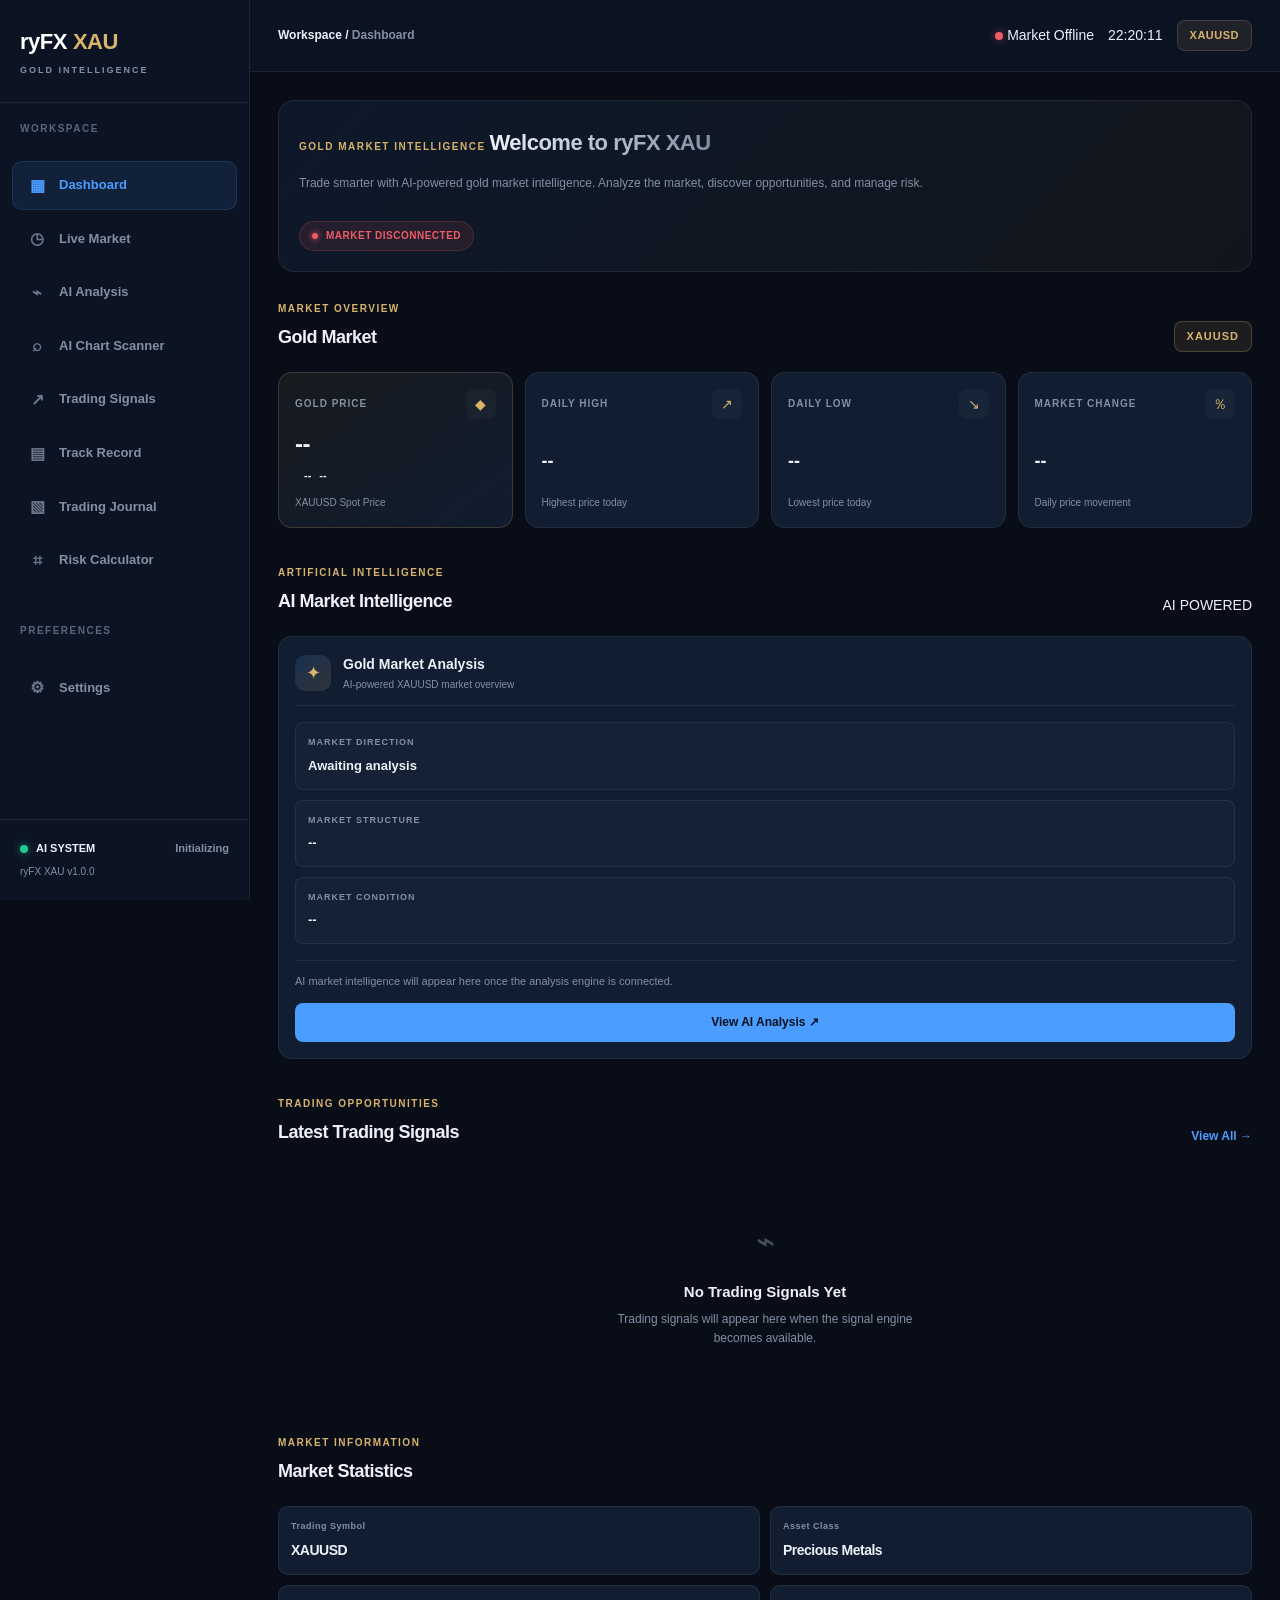
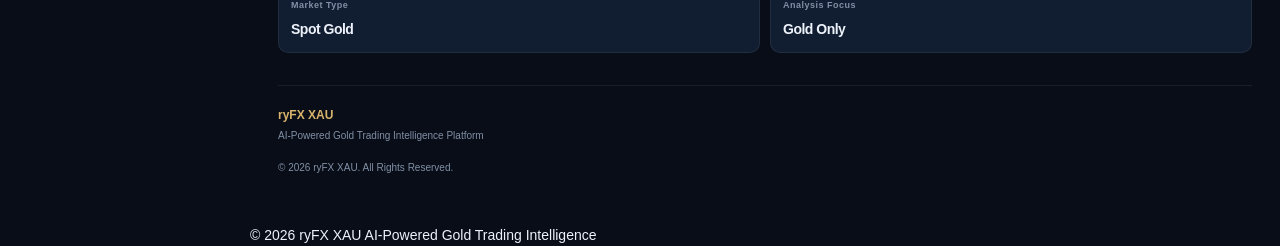
==== commit 132aa1d7: "Add meta tags for description and theme color" ====
--- a/frontend/index.html
+++ b/frontend/index.html
@@ -6,6 +6,10 @@
     <meta name="viewport" content="width=device-width, initial-scale=1.0">
 
     <title>ryFX XAU | Gold Market Intelligence</title>
+
+    <meta name="description" content="ryFX XAU - AI Powered Gold Trading Intelligence Platform">
+    <meta name="theme-color" content="#080D18">
+    
 
     <!-- FAVICON -->
     <link rel="icon" href="assets/images/favicon.png">
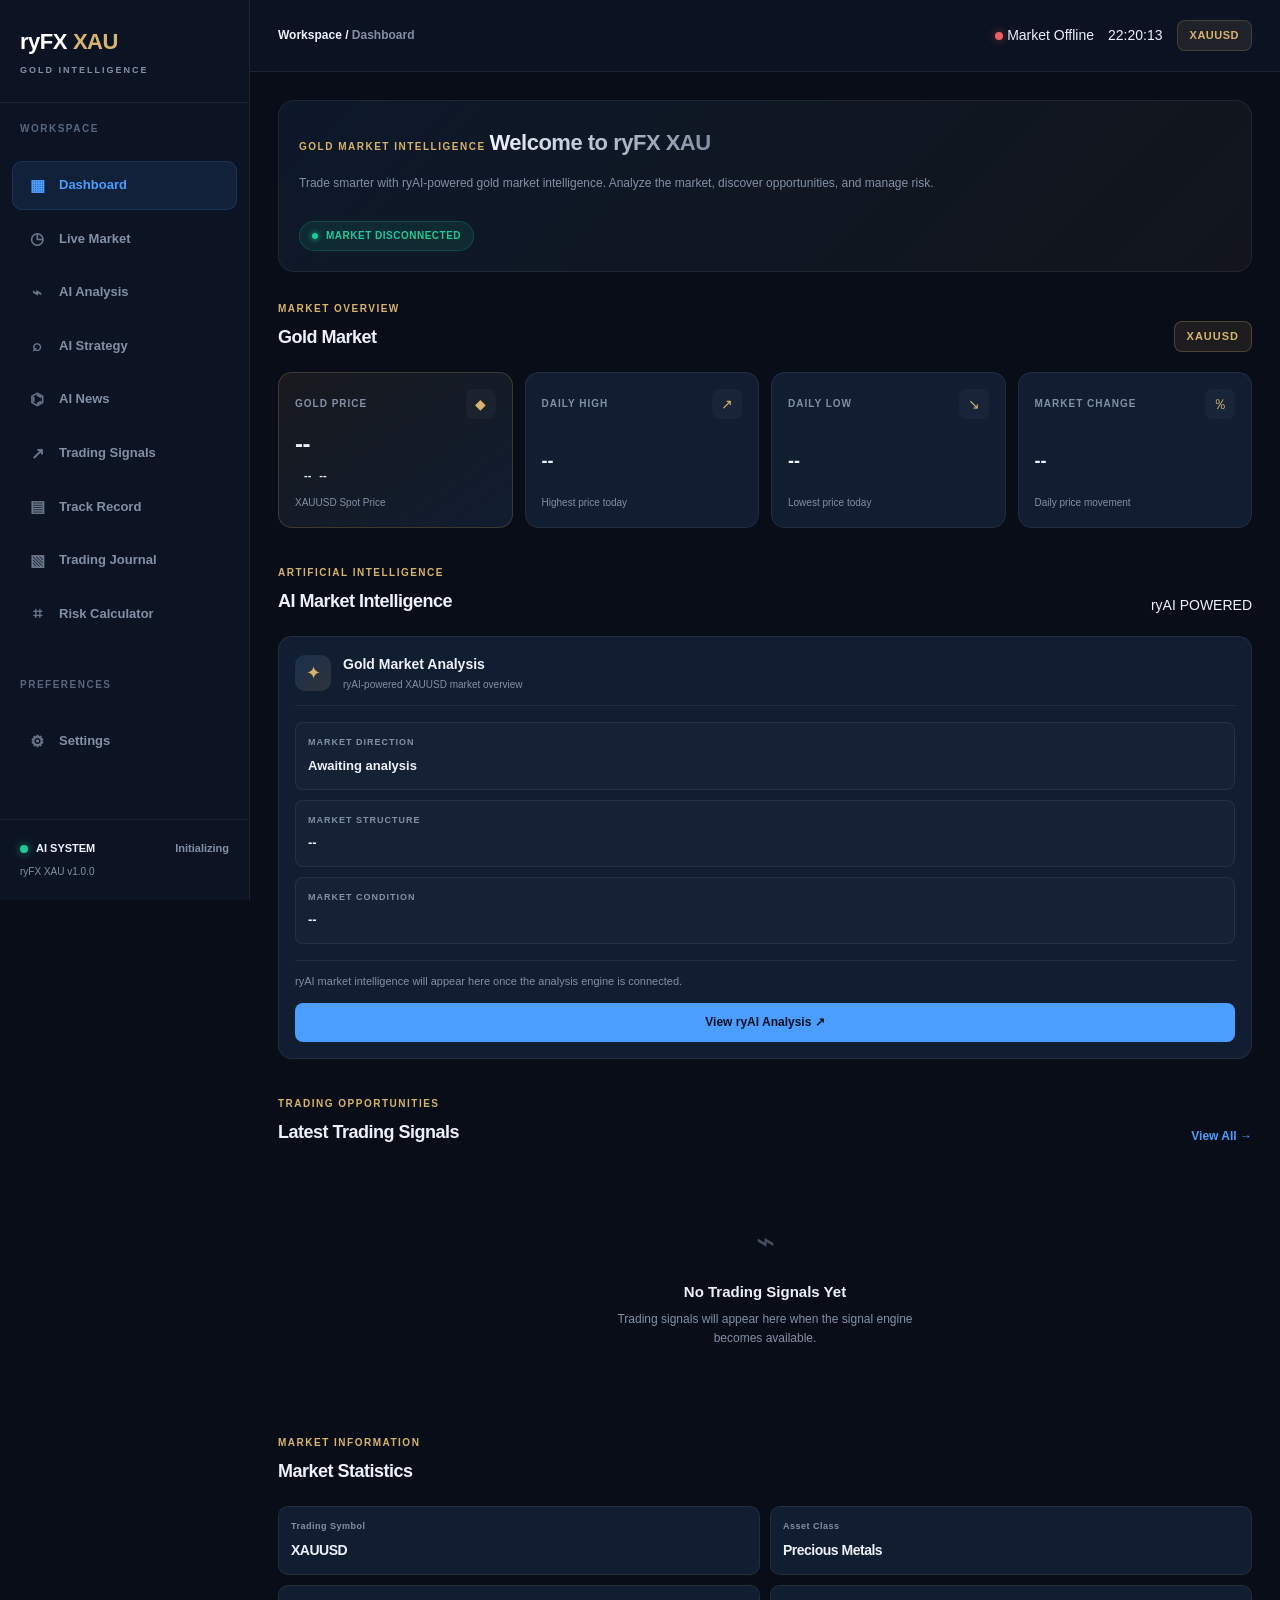
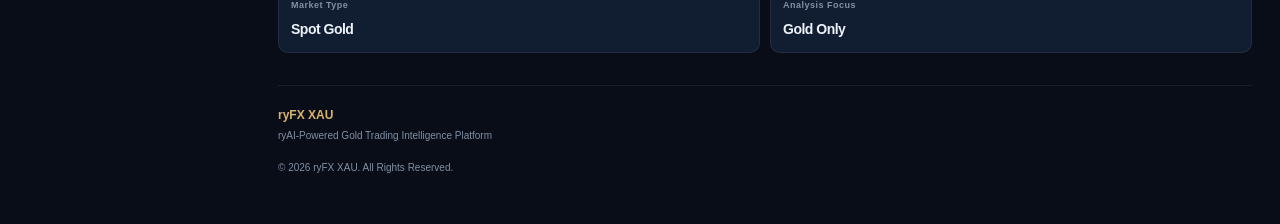
==== commit eef8cd81: "Update index.html" ====
--- a/frontend/index.html
+++ b/frontend/index.html
@@ -47,6 +47,7 @@
     <script src="js/chart.js"></script>
     <script src="js/analysis.js"></script>
     <script src="js/signals.js"></script>
+    <script src="js/news.js"></script>
     <script src="js/notifications.js"></script>
 
 </body>
--- a/frontend/css/chart.css
+++ b/frontend/css/chart.css
@@ -196,6 +196,24 @@
     height: 380px;
 }
 
+/* =========================================
+   LIVE CHART CONTAINER (Perbaikan bug scroll)
+========================================= */
+
+.live-chart-container {
+    position: relative;
+    width: 100%;
+    height: 400px; /* Kunci tinggi agar tidak memanjang */
+    background: #0B1422;
+    overflow: hidden;
+}
+
+@media (max-width: 768px) {
+    .live-chart-container {
+        height: 350px; /* Tinggi di HP */
+    }
+}
+
 /* CHART PLACEHOLDER */
 
 .chart-placeholder {
--- a/frontend/css/pages.css
+++ b/frontend/css/pages.css
@@ -48,12 +48,72 @@
 }
 
 /* =========================================
+   FORM & INPUTS (MODERN DARK THEME)
+========================================= */
+
+.form-group {
+    display: flex;
+    flex-direction: column;
+    gap: 8px;
+    margin-bottom: 16px;
+}
+
+.form-group label {
+    color: var(--muted);
+    font-size: 10px;
+    font-weight: 800;
+    letter-spacing: 1px;
+    text-transform: uppercase;
+}
+
+/* Styling untuk semua input, select, dan textarea */
+input[type="text"],
+input[type="number"],
+input[type="date"],
+input[type="datetime-local"],
+input[type="password"],
+select,
+textarea {
+    width: 100%;
+    background: #0C1729;
+    color: var(--text);
+    border: 1px solid var(--border);
+    border-radius: 10px;
+    padding: 12px 14px;
+    font-family: 'Inter', sans-serif;
+    font-size: 13px;
+    outline: none;
+    transition: all 0.2s ease;
+    box-sizing: border-box;
+}
+
+/* Saat diklik / fokus */
+input:focus,
+select:focus,
+textarea:focus {
+    border-color: var(--blue);
+    box-shadow: 0 0 0 3px rgba(75, 157, 255, 0.15);
+}
+
+/* Placeholder */
+input::placeholder,
+textarea::placeholder {
+    color: #58677D;
+}
+
+/* Warna opsi di dropdown */
+select option {
+    background: #0C1729;
+    color: var(--text);
+}
+
+/* =========================================
    WELCOME SECTION (DASHBOARD)
 ========================================= */
 
 .welcome-section {
     display: flex;
-    flex-direction: column; /* Ubah ke vertikal agar rapi di HP */
+    flex-direction: column;
     gap: 16px;
     padding: 20px;
     background: linear-gradient(135deg, rgba(75, 157, 255, 0.08), rgba(216, 179, 107, 0.05));
@@ -87,10 +147,10 @@
     align-items: center;
     gap: 8px;
     padding: 6px 12px;
-    background: rgba(240, 91, 104, 0.1);
-    border: 1px solid rgba(240, 91, 104, 0.2);
+    background: rgba(34, 201, 151, 0.1);
+    border: 1px solid rgba(34, 201, 151, 0.2);
     border-radius: 30px;
-    color: var(--red);
+    color: var(--green); /* Ganti jadi hijau */
     font-size: 10px;
     font-weight: 800;
     letter-spacing: 0.5px;
@@ -111,7 +171,7 @@
 
 .market-overview-grid {
     display: grid;
-    grid-template-columns: repeat(auto-fit, minmax(160px, 1fr)); /* Grid lebih rapat */
+    grid-template-columns: repeat(auto-fit, minmax(160px, 1fr));
     gap: 12px;
 }
 
@@ -274,7 +334,7 @@
 }
 
 /* =========================================
-   STATISTICS GRID (2 Kolom agar rapi di HP)
+   STATISTICS GRID
 ========================================= */
 
 .statistics-grid {
@@ -311,6 +371,118 @@
     color: var(--muted);
     font-size: 9px;
     margin-top: 2px;
+}
+
+/* =========================================
+   JOURNAL FORM
+========================================= */
+
+.journal-form {
+    background: var(--card);
+    border: 1px solid var(--border);
+    border-radius: 16px;
+    padding: 24px;
+}
+
+.journal-form-grid {
+    display: grid;
+    grid-template-columns: 1fr;
+    gap: 16px;
+    margin-bottom: 16px;
+}
+
+.journal-notes-group {
+    margin-bottom: 20px;
+}
+
+.journal-form-actions {
+    display: flex;
+    justify-content: flex-end;
+    gap: 12px;
+    padding-top: 20px;
+    border-top: 1px solid var(--border);
+}
+
+/* =========================================
+   SETTINGS PANEL
+========================================= */
+
+.settings-panel {
+    background: var(--card);
+    border: 1px solid var(--border);
+    border-radius: 16px;
+    overflow: hidden;
+}
+
+.settings-item {
+    display: flex;
+    justify-content: space-between;
+    align-items: center;
+    gap: 20px;
+    padding: 20px 24px;
+    border-bottom: 1px solid var(--border);
+}
+
+.settings-item:last-child {
+    border-bottom: none;
+}
+
+.settings-item strong {
+    display: block;
+    font-size: 13px;
+    font-weight: 700;
+    color: var(--text);
+    margin-bottom: 4px;
+}
+
+.settings-item p {
+    color: var(--muted);
+    font-size: 11px;
+}
+
+.settings-item select {
+    max-width: 200px;
+}
+
+/* Toggle Switch Modern */
+.settings-toggle {
+    display: inline-flex;
+    align-items: center;
+    cursor: pointer;
+}
+
+.settings-toggle input {
+    display: none;
+}
+
+.toggle-slider {
+    width: 44px;
+    height: 24px;
+    background: #26354A;
+    border-radius: 20px;
+    position: relative;
+    transition: 0.3s ease;
+}
+
+.toggle-slider::after {
+    content: "";
+    position: absolute;
+    top: 3px;
+    left: 3px;
+    width: 18px;
+    height: 18px;
+    background: var(--muted);
+    border-radius: 50%;
+    transition: 0.3s ease;
+}
+
+.settings-toggle input:checked + .toggle-slider {
+    background: var(--blue);
+}
+
+.settings-toggle input:checked + .toggle-slider::after {
+    transform: translateX(20px);
+    background: #fff;
 }
 
 /* =========================================
@@ -372,10 +544,6 @@
     line-height: 1.5;
 }
 
-/* =========================================
-   DASHBOARD FOOTER (Perbaikan Mepet)
-========================================= */
-
 .dashboard-footer {
     display: flex;
     flex-direction: column;
@@ -408,3 +576,13 @@
     background: var(--border);
     margin: 16px 0;
 }
+
+/* =========================================
+   RESPONSIVE (Tablet & Desktop)
+========================================= */
+
+@media (min-width: 768px) {
+    .journal-form-grid {
+        grid-template-columns: repeat(2, 1fr);
+    }
+}
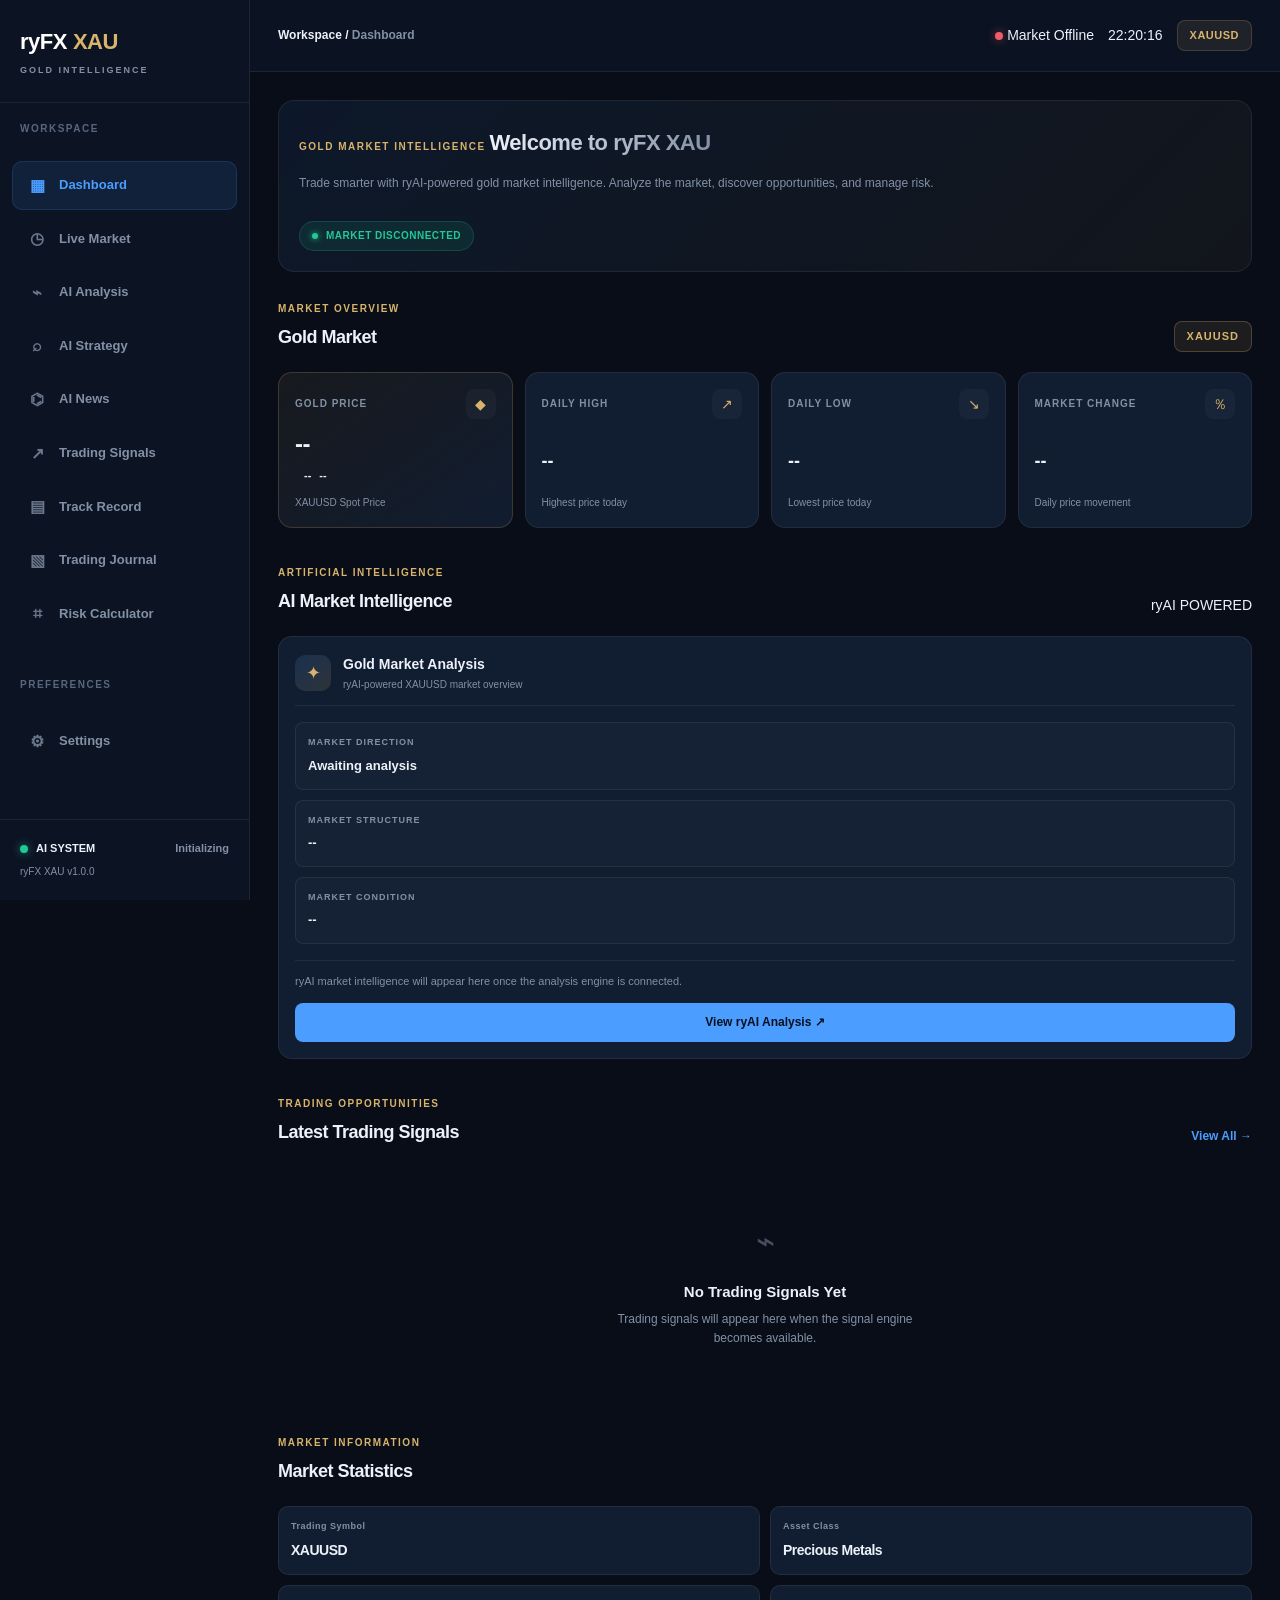
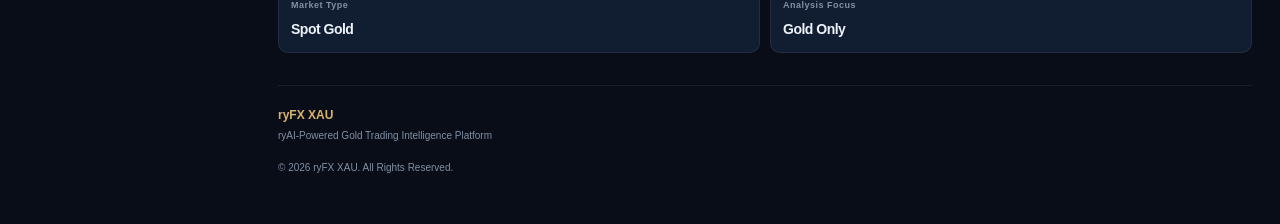
==== commit 6bc08327: "Add grokbot.js script to index.html" ====
--- a/frontend/index.html
+++ b/frontend/index.html
@@ -48,6 +48,7 @@
     <script src="js/analysis.js"></script>
     <script src="js/signals.js"></script>
     <script src="js/news.js"></script>
+    <script src="js/grokbot.js"></script>
     <script src="js/notifications.js"></script>
 
 </body>
